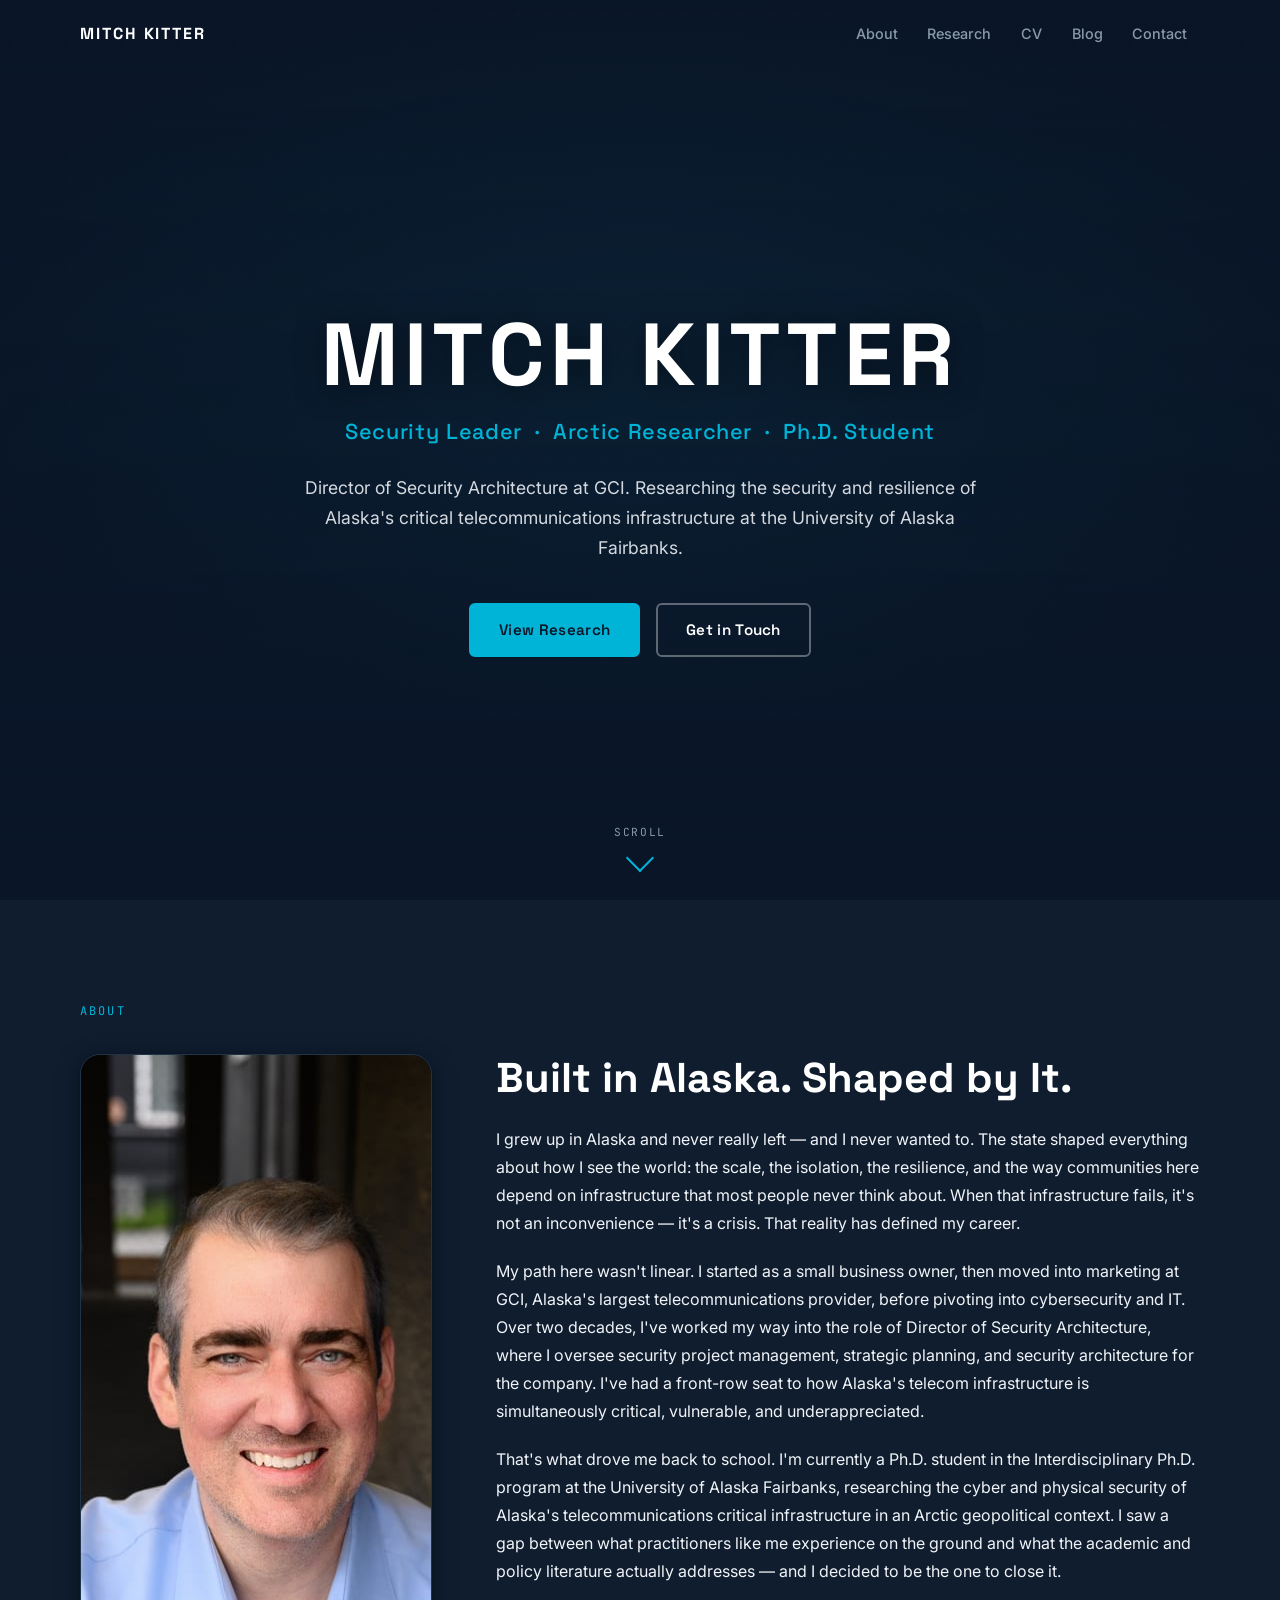
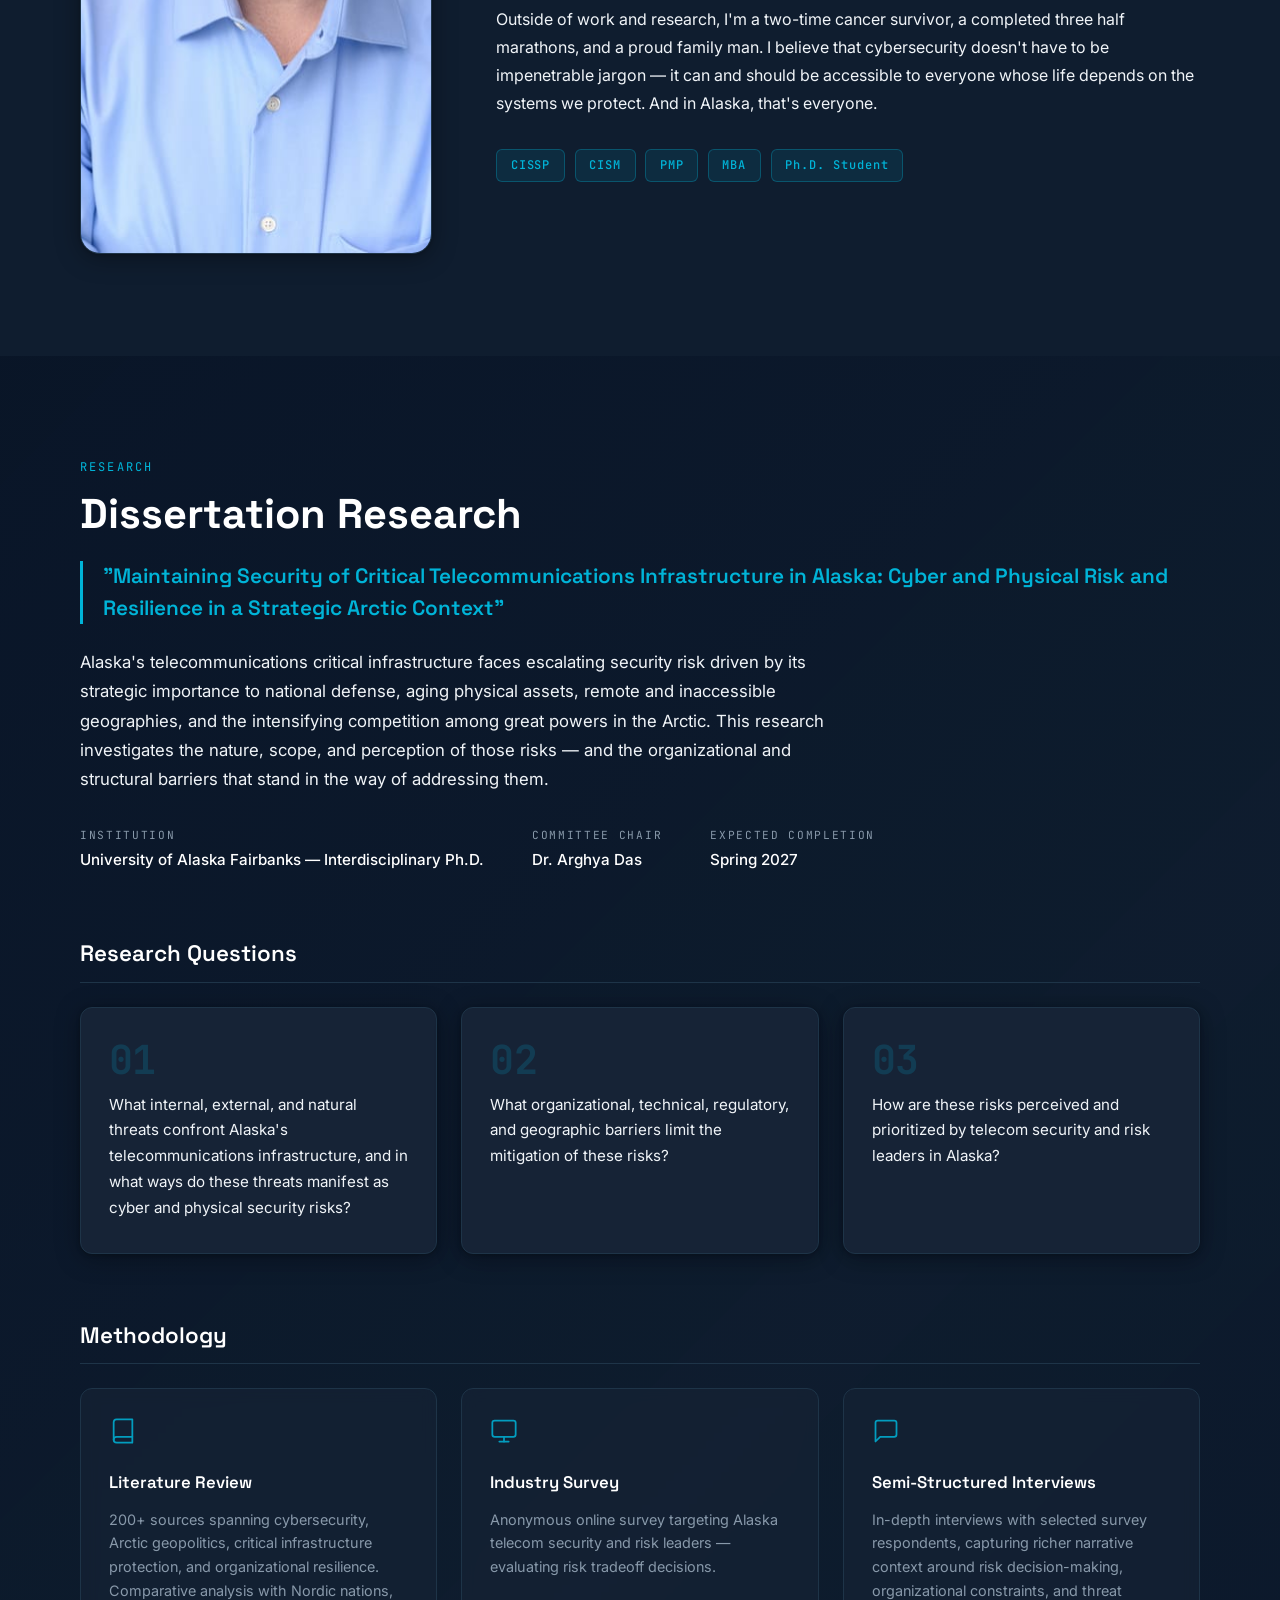
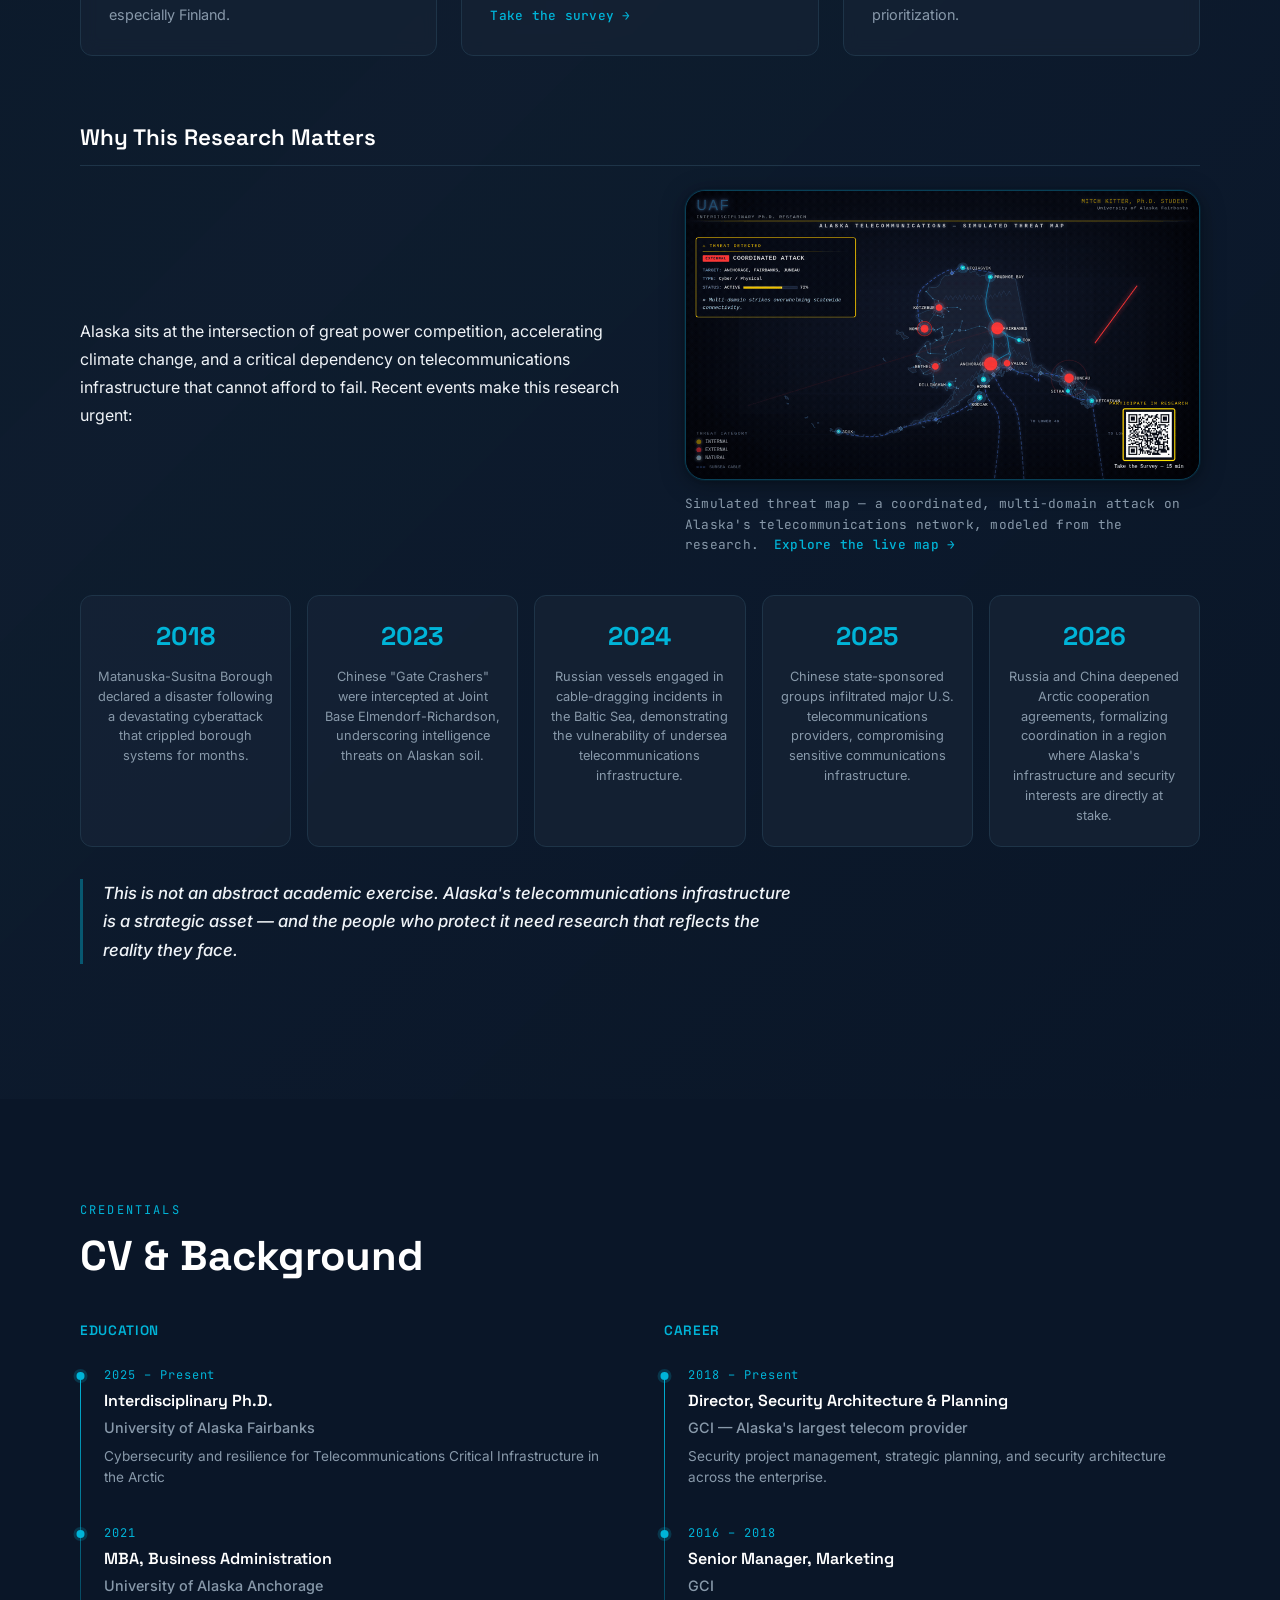
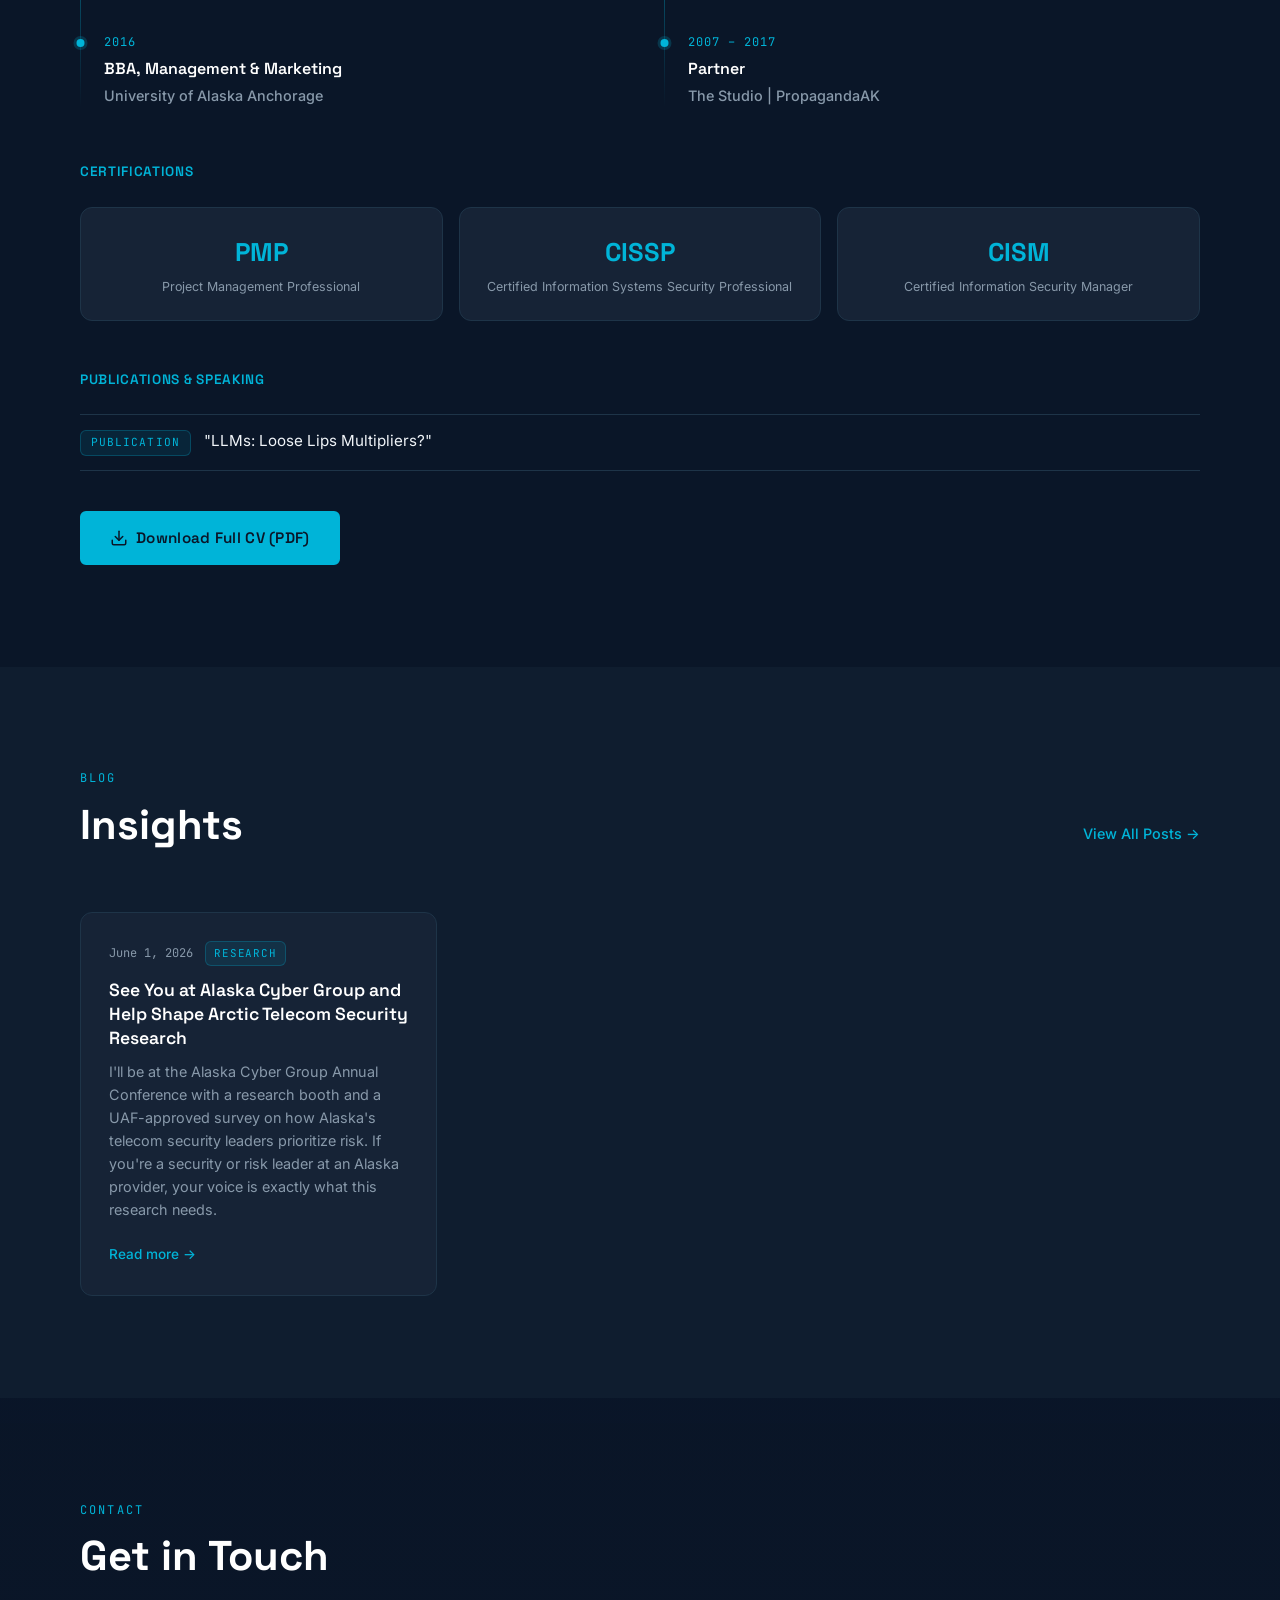
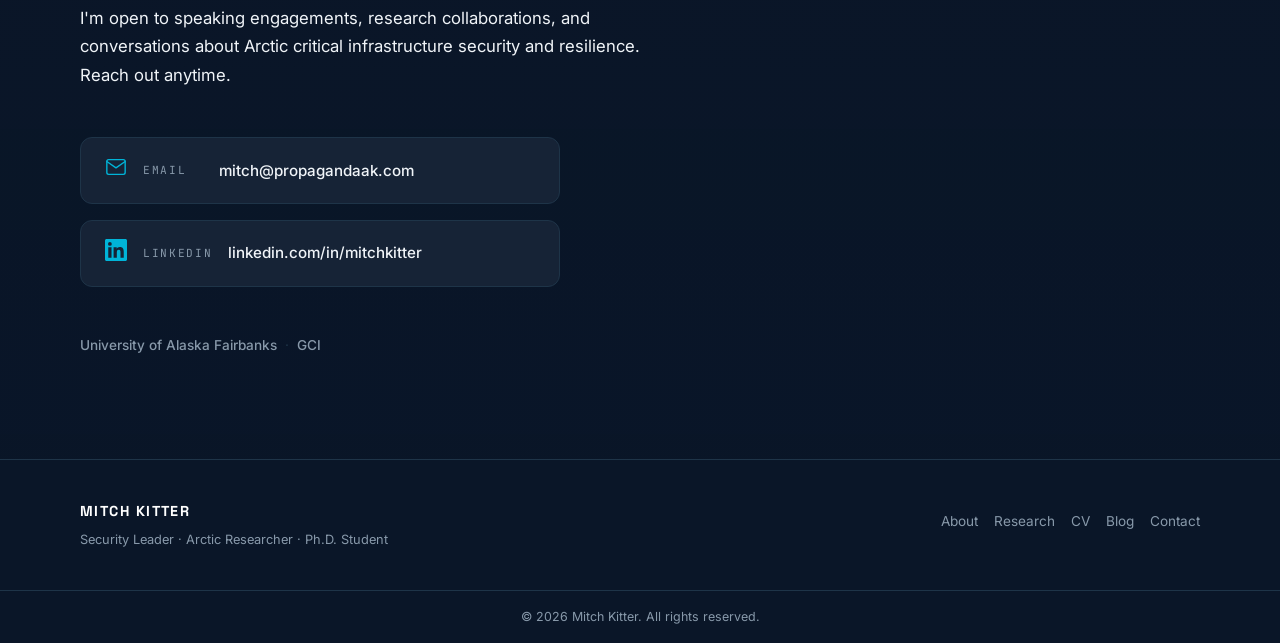
==== index.html @ 7adddef8 "Revise Alaska Cyber Group post: legible CTA button, 15-min survey, alaska.edu contact, updated body," ====
<!DOCTYPE html>
<html lang="en">
<head>
  <meta charset="UTF-8" />
  <meta name="viewport" content="width=device-width, initial-scale=1.0" />

  <!-- SEO -->
  <title>Mitch Kitter | Security Leader &amp; Arctic Telecommunications Researcher</title>
  <meta name="description" content="Director of Security Architecture at GCI and Ph.D. student at UAF researching the security and resilience of Alaska's critical telecommunications infrastructure." />
  <meta name="keywords" content="Mitch Kitter, cybersecurity, Alaska, telecommunications, Arctic security, critical infrastructure, GCI, UAF, CISSP, CISM" />
  <link rel="canonical" href="https://mitchkitter.com/" />

  <!-- Open Graph -->
  <meta property="og:type" content="website" />
  <meta property="og:url" content="https://mitchkitter.com/" />
  <meta property="og:title" content="Mitch Kitter | Security Leader &amp; Arctic Telecommunications Researcher" />
  <meta property="og:description" content="Director of Security Architecture at GCI and Ph.D. student at UAF researching the security and resilience of Alaska's critical telecommunications infrastructure." />
  <meta property="og:image" content="https://mitchkitter.com/assets/images/og-image.jpg" />

  <!-- Twitter Card -->
  <meta name="twitter:card" content="summary_large_image" />
  <meta name="twitter:title" content="Mitch Kitter | Security Leader &amp; Arctic Telecommunications Researcher" />
  <meta name="twitter:description" content="Director of Security Architecture at GCI and Ph.D. student at UAF researching the security and resilience of Alaska's critical telecommunications infrastructure." />
  <meta name="twitter:image" content="https://mitchkitter.com/assets/images/og-image.jpg" />

  <!-- Favicon -->
  <link rel="icon" type="image/svg+xml" href="assets/images/favicon.svg" />
  <link rel="icon" type="image/png" href="assets/images/favicon.png" />
  <link rel="apple-touch-icon" href="assets/images/apple-touch-icon.png" />

  <!-- Fonts -->
  <link rel="preconnect" href="https://fonts.googleapis.com" />
  <link rel="preconnect" href="https://fonts.gstatic.com" crossorigin />
  <link href="https://fonts.googleapis.com/css2?family=Space+Grotesk:wght@400;500;600;700&family=Inter:wght@400;500;600&family=JetBrains+Mono:wght@400;500&display=swap" rel="stylesheet" />

  <!-- Styles -->
  <link rel="stylesheet" href="css/style.css" />

  <!-- Structured Data (JSON-LD) -->
  <script type="application/ld+json">
  {
    "@context": "https://schema.org",
    "@type": "Person",
    "name": "Mitch Kitter",
    "url": "https://mitchkitter.com/",
    "image": "https://mitchkitter.com/assets/images/headshot.jpg",
    "jobTitle": "Director of Security Architecture",
    "description": "Director of Security Architecture at GCI and Ph.D. student at the University of Alaska Fairbanks researching the security and resilience of Alaska's critical telecommunications infrastructure in a strategic Arctic context.",
    "worksFor": {
      "@type": "Organization",
      "name": "GCI",
      "url": "https://www.gci.com/"
    },
    "affiliation": {
      "@type": "CollegeOrUniversity",
      "name": "University of Alaska Fairbanks",
      "url": "https://www.uaf.edu/"
    },
    "alumniOf": [
      {
        "@type": "CollegeOrUniversity",
        "name": "University of Alaska Anchorage"
      }
    ],
    "knowsAbout": [
      "Cybersecurity",
      "Security Architecture",
      "Critical Infrastructure Protection",
      "Telecommunications Security",
      "Arctic Security",
      "Critical Infrastructure Resilience"
    ],
    "hasCredential": [
      { "@type": "EducationalOccupationalCredential", "credentialCategory": "certification", "name": "CISSP" },
      { "@type": "EducationalOccupationalCredential", "credentialCategory": "certification", "name": "CISM" },
      { "@type": "EducationalOccupationalCredential", "credentialCategory": "certification", "name": "PMP" }
    ],
    "sameAs": [
      "https://www.linkedin.com/in/mitchkitter/"
    ]
  }
  </script>
</head>
<body>

  <!-- ===================== NAVIGATION ===================== -->
  <header class="site-header" id="site-header" role="banner">
    <nav class="nav-container" aria-label="Main navigation">
      <a href="#top" class="nav-wordmark">MITCH KITTER</a>

      <ul class="nav-links" role="list">
        <li><a href="#about" class="nav-link">About</a></li>
        <li><a href="#research" class="nav-link">Research</a></li>
        <li><a href="#cv" class="nav-link">CV</a></li>
        <li><a href="#blog" class="nav-link">Blog</a></li>
        <li><a href="#contact" class="nav-link">Contact</a></li>
      </ul>

      <button class="nav-hamburger" id="nav-hamburger" aria-label="Open navigation menu" aria-expanded="false" aria-controls="mobile-menu">
        <span class="hamburger-bar"></span>
        <span class="hamburger-bar"></span>
        <span class="hamburger-bar"></span>
      </button>
    </nav>

    <!-- Mobile Menu -->
    <div class="mobile-menu" id="mobile-menu" aria-hidden="true" role="dialog" aria-label="Mobile navigation">
      <button class="mobile-menu-close" id="mobile-menu-close" aria-label="Close navigation menu">&times;</button>
      <ul class="mobile-nav-links" role="list">
        <li><a href="#about" class="mobile-nav-link">About</a></li>
        <li><a href="#research" class="mobile-nav-link">Research</a></li>
        <li><a href="#cv" class="mobile-nav-link">CV</a></li>
        <li><a href="#blog" class="mobile-nav-link">Blog</a></li>
        <li><a href="#contact" class="mobile-nav-link">Contact</a></li>
      </ul>
    </div>
  </header>

  <main id="top">

    <!-- ===================== HERO ===================== -->
    <section class="hero" id="hero" aria-label="Introduction">
      <!-- PLACEHOLDER: Replace with Mitch's Alaska landscape photo (min 1920px wide) -->
      <div class="hero-bg" style="background-image: url('https://images.unsplash.com/photo-1531366936337-7c912a4589a7?w=1920&q=80&auto=format&fit=crop');" role="img" aria-label="Northern lights over Alaska landscape"></div>
      <div class="hero-overlay"></div>
      <div class="hero-content">
        <h1 class="hero-name fade-in-up">MITCH KITTER</h1>
        <p class="hero-tagline fade-in-up">Security Leader &nbsp;·&nbsp; Arctic Researcher &nbsp;·&nbsp; Ph.D. Student</p>
        <p class="hero-statement fade-in-up">
          Director of Security Architecture at GCI. Researching the security and resilience of Alaska's critical telecommunications infrastructure at the University of Alaska Fairbanks.
        </p>
        <div class="hero-ctas fade-in-up">
          <a href="#research" class="btn btn-primary">View Research</a>
          <a href="#contact" class="btn btn-outline">Get in Touch</a>
        </div>
      </div>
      <div class="hero-scroll-indicator" aria-hidden="true">
        <span class="scroll-text">Scroll</span>
        <div class="scroll-arrow"></div>
      </div>
    </section>

    <!-- ===================== ABOUT ===================== -->
    <section class="section about" id="about" aria-label="About Mitch Kitter">
      <div class="container">
        <div class="section-label">About</div>
        <div class="about-grid">
          <div class="about-image-col">
            <div class="about-photo-wrapper">
              <img
                src="assets/images/headshot.jpg"
                alt="Mitch Kitter — Professional headshot"
                class="about-photo"
                width="800"
                height="800"
                loading="lazy"
              />
            </div>
          </div>
          <div class="about-text-col">
            <h2 class="section-heading fade-in-up">Built in Alaska. Shaped by It.</h2>
            <div class="about-bio fade-in-up">
              <p>
                I grew up in Alaska and never really left — and I never wanted to. The state shaped everything about how I see the world: the scale, the isolation, the resilience, and the way communities here depend on infrastructure that most people never think about. When that infrastructure fails, it's not an inconvenience — it's a crisis. That reality has defined my career.
              </p>
              <p>
                My path here wasn't linear. I started as a small business owner, then moved into marketing at GCI, Alaska's largest telecommunications provider, before pivoting into cybersecurity and IT. Over two decades, I've worked my way into the role of Director of Security Architecture, where I oversee security project management, strategic planning, and security architecture for the company. I've had a front-row seat to how Alaska's telecom infrastructure is simultaneously critical, vulnerable, and underappreciated.
              </p>
              <p>
                That's what drove me back to school. I'm currently a Ph.D. student in the Interdisciplinary Ph.D. program at the University of Alaska Fairbanks, researching the cyber and physical security of Alaska's telecommunications critical infrastructure in an Arctic geopolitical context. I saw a gap between what practitioners like me experience on the ground and what the academic and policy literature actually addresses — and I decided to be the one to close it.
              </p>
              <p>
                Outside of work and research, I'm a two-time cancer survivor, a completed three half marathons, and a proud family man. I believe that cybersecurity doesn't have to be impenetrable jargon — it can and should be accessible to everyone whose life depends on the systems we protect. And in Alaska, that's everyone.
              </p>
            </div>

            <div class="credentials-bar fade-in-up">
              <span class="credential-badge">CISSP</span>
              <span class="credential-badge">CISM</span>
              <span class="credential-badge">PMP</span>
              <span class="credential-badge">MBA</span>
              <span class="credential-badge">Ph.D. Student</span>
            </div>
          </div>
        </div>
      </div>
    </section>

    <!-- ===================== RESEARCH ===================== -->
    <section class="section research" id="research" aria-label="Research">
      <!-- PLACEHOLDER: Replace with Arctic/submarine cable infrastructure imagery -->
      <div class="research-bg" style="background-image: url('https://images.unsplash.com/photo-1451187580459-43490279c0fa?w=1920&q=80&auto=format&fit=crop');" role="img" aria-label="Arctic digital infrastructure visualization"></div>
      <div class="research-overlay"></div>
      <div class="container research-content">
        <div class="section-label">Research</div>

        <!-- Block 1: Overview -->
        <div class="research-overview fade-in-up">
          <h2 class="section-heading">Dissertation Research</h2>
          <blockquote class="dissertation-title">
            "Maintaining Security of Critical Telecommunications Infrastructure in Alaska: Cyber and Physical Risk and Resilience in a Strategic Arctic Context"
          </blockquote>
          <p class="research-problem">
            Alaska's telecommunications critical infrastructure faces escalating security risk driven by its strategic importance to national defense, aging physical assets, remote and inaccessible geographies, and the intensifying competition among great powers in the Arctic. This research investigates the nature, scope, and perception of those risks — and the organizational and structural barriers that stand in the way of addressing them.
          </p>
          <div class="research-meta-grid">
            <div class="research-meta-item">
              <span class="meta-label">Institution</span>
              <span class="meta-value">University of Alaska Fairbanks — Interdisciplinary Ph.D.</span>
            </div>
            <div class="research-meta-item">
              <span class="meta-label">Committee Chair</span>
              <span class="meta-value">Dr. Arghya Das</span>
            </div>
            <div class="research-meta-item">
              <span class="meta-label">Expected Completion</span>
              <span class="meta-value">Spring 2027</span>
            </div>
          </div>
        </div>

        <!-- Block 2: Research Questions -->
        <div class="rq-block fade-in-up">
          <h3 class="block-heading">Research Questions</h3>
          <div class="rq-grid">
            <div class="rq-card">
              <div class="rq-number">01</div>
              <p class="rq-text">What internal, external, and natural threats confront Alaska's telecommunications infrastructure, and in what ways do these threats manifest as cyber and physical security risks?</p>
            </div>
            <div class="rq-card">
              <div class="rq-number">02</div>
              <p class="rq-text">What organizational, technical, regulatory, and geographic barriers limit the mitigation of these risks?</p>
            </div>
            <div class="rq-card">
              <div class="rq-number">03</div>
              <p class="rq-text">How are these risks perceived and prioritized by telecom security and risk leaders in Alaska?</p>
            </div>
          </div>
        </div>

        <!-- Block 3: Methodology -->
        <div class="methodology-block fade-in-up">
          <h3 class="block-heading">Methodology</h3>
          <div class="methodology-grid">
            <div class="methodology-card">
              <div class="methodology-icon" aria-hidden="true">
                <svg width="28" height="28" viewBox="0 0 24 24" fill="none" stroke="currentColor" stroke-width="1.5" stroke-linecap="round" stroke-linejoin="round"><path d="M4 19.5A2.5 2.5 0 0 1 6.5 17H20"/><path d="M6.5 2H20v20H6.5A2.5 2.5 0 0 1 4 19.5v-15A2.5 2.5 0 0 1 6.5 2z"/></svg>
              </div>
              <h4>Literature Review</h4>
              <p>200+ sources spanning cybersecurity, Arctic geopolitics, critical infrastructure protection, and organizational resilience. Comparative analysis with Nordic nations, especially Finland.</p>
            </div>
            <a class="methodology-card methodology-card-link" href="https://uafairbanks.qualtrics.com/jfe/form/SV_0v7jV0Q2K74mnt4" target="_blank" rel="noopener noreferrer" aria-label="Take the industry survey (opens in a new tab)">
              <div class="methodology-icon" aria-hidden="true">
                <svg width="28" height="28" viewBox="0 0 24 24" fill="none" stroke="currentColor" stroke-width="1.5" stroke-linecap="round" stroke-linejoin="round"><rect x="2" y="3" width="20" height="14" rx="2"/><line x1="8" y1="21" x2="16" y2="21"/><line x1="12" y1="17" x2="12" y2="21"/></svg>
              </div>
              <h4>Industry Survey</h4>
              <p>Anonymous online survey targeting Alaska telecom security and risk leaders — evaluating risk tradeoff decisions.</p>
              <span class="methodology-card-cue">Take the survey →</span>
            </a>
            <div class="methodology-card">
              <div class="methodology-icon" aria-hidden="true">
                <svg width="28" height="28" viewBox="0 0 24 24" fill="none" stroke="currentColor" stroke-width="1.5" stroke-linecap="round" stroke-linejoin="round"><path d="M21 15a2 2 0 0 1-2 2H7l-4 4V5a2 2 0 0 1 2-2h14a2 2 0 0 1 2 2z"/></svg>
              </div>
              <h4>Semi-Structured Interviews</h4>
              <p>In-depth interviews with selected survey respondents, capturing richer narrative context around risk decision-making, organizational constraints, and threat prioritization.</p>
            </div>
          </div>
        </div>

        <!-- Block 4: Why It Matters -->
        <div class="why-matters-block fade-in-up">
          <h3 class="block-heading">Why This Research Matters</h3>
          <div class="why-intro-row">
            <p class="why-intro">Alaska sits at the intersection of great power competition, accelerating climate change, and a critical dependency on telecommunications infrastructure that cannot afford to fail. Recent events make this research urgent:</p>
            <figure class="threat-map-figure">
              <a class="threat-map-link" href="https://mrkitter.github.io/Telecom-Threat-Map-of-Alaska/" target="_blank" rel="noopener noreferrer" aria-label="Open the interactive Alaska telecommunications threat map (opens in a new tab)">
                <img
                  src="assets/images/alaskaunderattack.gif"
                  alt="Animated simulated threat map showing a coordinated cyber and physical attack across Alaska's telecommunications network, with nodes at Anchorage, Fairbanks, Juneau and other communities lighting up under threat."
                  class="threat-map-img"
                  width="900"
                  height="506"
                  loading="lazy"
                />
              </a>
              <figcaption class="threat-map-caption">
                Simulated threat map — a coordinated, multi-domain attack on Alaska's telecommunications network, modeled from the research.
                <a href="https://mrkitter.github.io/Telecom-Threat-Map-of-Alaska/" target="_blank" rel="noopener noreferrer" class="threat-map-caption-link">Explore the live map →</a>
              </figcaption>
            </figure>
          </div>
          <div class="incidents-grid">
            <div class="incident-card">
              <div class="incident-year">2018</div>
              <p>Matanuska-Susitna Borough declared a disaster following a devastating cyberattack that crippled borough systems for months.</p>
            </div>
            <div class="incident-card">
              <div class="incident-year">2023</div>
              <p>Chinese "Gate Crashers" were intercepted at Joint Base Elmendorf-Richardson, underscoring intelligence threats on Alaskan soil.</p>
            </div>
            <div class="incident-card">
              <div class="incident-year">2024</div>
              <p>Russian vessels engaged in cable-dragging incidents in the Baltic Sea, demonstrating the vulnerability of undersea telecommunications infrastructure.</p>
            </div>
            <div class="incident-card">
              <div class="incident-year">2025</div>
              <p>Chinese state-sponsored groups infiltrated major U.S. telecommunications providers, compromising sensitive communications infrastructure.</p>
            </div>
            <div class="incident-card">
              <div class="incident-year">2026</div>
              <p>Russia and China deepened Arctic cooperation agreements, formalizing coordination in a region where Alaska's infrastructure and security interests are directly at stake.</p>
            </div>
          </div>

          <p class="why-closing">
            This is not an abstract academic exercise. Alaska's telecommunications infrastructure is a strategic asset — and the people who protect it need research that reflects the reality they face.
          </p>
        </div>
      </div>
    </section>

    <!-- ===================== CV ===================== -->
    <section class="section cv" id="cv" aria-label="CV and Credentials">
      <div class="container">
        <div class="section-label">Credentials</div>
        <h2 class="section-heading fade-in-up">CV &amp; Background</h2>

        <div class="cv-grid">

          <!-- Education -->
          <div class="cv-column fade-in-up">
            <h3 class="cv-column-heading">Education</h3>
            <div class="timeline">
              <div class="timeline-item">
                <div class="timeline-marker"></div>
                <div class="timeline-content">
                  <div class="timeline-period">2025 – Present</div>
                  <div class="timeline-role">Interdisciplinary Ph.D.</div>
                  <div class="timeline-org">University of Alaska Fairbanks</div>
                  <div class="timeline-detail">Cybersecurity and resilience for Telecommunications Critical Infrastructure in the Arctic</div>
                </div>
              </div>
              <div class="timeline-item">
                <div class="timeline-marker"></div>
                <div class="timeline-content">
                  <div class="timeline-period">2021</div>
                  <div class="timeline-role">MBA, Business Administration</div>
                  <div class="timeline-org">University of Alaska Anchorage</div>
                </div>
              </div>
              <div class="timeline-item">
                <div class="timeline-marker"></div>
                <div class="timeline-content">
                  <div class="timeline-period">2016</div>
                  <div class="timeline-role">BBA, Management &amp; Marketing</div>
                  <div class="timeline-org">University of Alaska Anchorage</div>
                </div>
              </div>
            </div>
          </div>

          <!-- Career -->
          <div class="cv-column fade-in-up">
            <h3 class="cv-column-heading">Career</h3>
            <div class="timeline">
              <div class="timeline-item">
                <div class="timeline-marker"></div>
                <div class="timeline-content">
                  <div class="timeline-period">2018 – Present</div>
                  <div class="timeline-role">Director, Security Architecture &amp; Planning</div>
                  <div class="timeline-org">GCI — Alaska's largest telecom provider</div>
                  <div class="timeline-detail">Security project management, strategic planning, and security architecture across the enterprise.</div>
                </div>
              </div>
              <div class="timeline-item">
                <div class="timeline-marker"></div>
                <div class="timeline-content">
                  <div class="timeline-period">2016 – 2018</div>
                  <div class="timeline-role">Senior Manager, Marketing</div>
                  <div class="timeline-org">GCI</div>
                </div>
              </div>
              <div class="timeline-item">
                <div class="timeline-marker"></div>
                <div class="timeline-content">
                  <div class="timeline-period">2007 – 2017</div>
                  <div class="timeline-role">Partner</div>
                  <div class="timeline-org">The Studio | PropagandaAK</div>
                </div>
              </div>
            </div>
          </div>

        </div>

        <!-- Certifications -->
        <div class="certs-section fade-in-up">
          <h3 class="cv-column-heading">Certifications</h3>
          <div class="certs-grid">
            <div class="cert-card">
              <div class="cert-abbr">PMP</div>
              <div class="cert-name">Project Management Professional</div>
            </div>
            <div class="cert-card">
              <div class="cert-abbr">CISSP</div>
              <div class="cert-name">Certified Information Systems Security Professional</div>
            </div>
            <div class="cert-card">
              <div class="cert-abbr">CISM</div>
              <div class="cert-name">Certified Information Security Manager</div>
            </div>
          </div>
        </div>

        <!-- Publications & Speaking -->
        <div class="pubs-section fade-in-up">
          <h3 class="cv-column-heading">Publications &amp; Speaking</h3>
          <ul class="pubs-list">
            <li class="pub-item">
              <span class="pub-type">Publication</span>
              <span class="pub-title">"LLMs: Loose Lips Multipliers?"</span>
            </li>
          </ul>
        </div>

        <!-- Download CV -->
        <div class="cv-download fade-in-up">
          <!-- PLACEHOLDER: Replace href with /assets/docs/Kitter_CV.pdf when available -->
          <a href="assets/docs/Kitter_CV.pdf" class="btn btn-primary" download aria-label="Download Mitch Kitter's full CV as PDF">
            <svg width="18" height="18" viewBox="0 0 24 24" fill="none" stroke="currentColor" stroke-width="2" stroke-linecap="round" stroke-linejoin="round" aria-hidden="true"><path d="M21 15v4a2 2 0 0 1-2 2H5a2 2 0 0 1-2-2v-4"/><polyline points="7 10 12 15 17 10"/><line x1="12" y1="15" x2="12" y2="3"/></svg>
            Download Full CV (PDF)
          </a>
        </div>

      </div>
    </section>

    <!-- ===================== BLOG ===================== -->
    <section class="section blog-preview" id="blog" aria-label="Blog and Insights">
      <div class="container">
        <div class="section-label">Blog</div>
        <div class="blog-header fade-in-up">
          <h2 class="section-heading">Insights</h2>
          <a href="blog.html" class="blog-view-all">View All Posts →</a>
        </div>

        <!-- Blog preview cards -->
        <div class="blog-cards fade-in-up">
          <div class="blog-cards-grid">
            <article class="blog-card">
              <div class="blog-card-meta">
                <time datetime="2026-06-01">June 1, 2026</time>
                <span class="blog-tag">Research</span>
              </div>
              <h3 class="blog-card-title"><a href="blog/alaska-cyber-group-2026.html">See You at Alaska Cyber Group and Help Shape Arctic Telecom Security Research</a></h3>
              <p class="blog-card-excerpt">I'll be at the Alaska Cyber Group Annual Conference with a research booth and a UAF-approved survey on how Alaska's telecom security leaders prioritize risk. If you're a security or risk leader at an Alaska provider, your voice is exactly what this research needs.</p>
              <a href="blog/alaska-cyber-group-2026.html" class="blog-read-more">Read more →</a>
            </article>
          </div>
        </div>

        <!--
          FUTURE BLOG CARDS — Uncomment and use this pattern when posts are added:

          <div class="blog-cards-grid">
            <article class="blog-card">
              <div class="blog-card-meta">
                <time datetime="2026-03-01">March 1, 2026</time>
                <span class="blog-tag">Research</span>
              </div>
              <h3 class="blog-card-title"><a href="blog/post-title.html">Post Title Here</a></h3>
              <p class="blog-card-excerpt">A brief excerpt from the post goes here, giving readers a sense of what the article covers...</p>
              <a href="blog/post-title.html" class="blog-read-more">Read more →</a>
            </article>
          </div>
        -->

      </div>
    </section>

    <!-- ===================== CONTACT ===================== -->
    <section class="section contact" id="contact" aria-label="Contact">
      <!-- PLACEHOLDER: Optionally replace with Alaska landscape background -->
      <div class="contact-bg" style="background-image: url('https://images.unsplash.com/photo-1508739773434-c26b3d09e071?w=1920&q=80&auto=format&fit=crop');" role="img" aria-label="Alaska landscape at dusk"></div>
      <div class="contact-overlay"></div>
      <div class="container contact-content">
        <div class="section-label">Contact</div>
        <h2 class="section-heading fade-in-up">Get in Touch</h2>
        <p class="contact-intro fade-in-up">
          I'm open to speaking engagements, research collaborations, and conversations about Arctic critical infrastructure security and resilience. Reach out anytime.
        </p>

        <div class="contact-links fade-in-up">
          <a href="mailto:mitch@propagandaak.com" class="contact-link" aria-label="Send email to Mitch Kitter">
            <span class="contact-link-icon" aria-hidden="true">
              <svg width="22" height="22" viewBox="0 0 24 24" fill="none" stroke="currentColor" stroke-width="1.5" stroke-linecap="round" stroke-linejoin="round"><path d="M4 4h16c1.1 0 2 .9 2 2v12c0 1.1-.9 2-2 2H4c-1.1 0-2-.9-2-2V6c0-1.1.9-2 2-2z"/><polyline points="22,6 12,13 2,6"/></svg>
            </span>
            <span class="contact-link-label">Email</span>
            <span class="contact-link-value">mitch@propagandaak.com</span>
          </a>

          <a href="https://www.linkedin.com/in/mitchkitter/" target="_blank" rel="noopener noreferrer" class="contact-link" aria-label="Visit Mitch Kitter's LinkedIn profile (opens in new tab)">
            <span class="contact-link-icon" aria-hidden="true">
              <svg width="22" height="22" viewBox="0 0 24 24" fill="currentColor" aria-hidden="true"><path d="M20.447 20.452h-3.554v-5.569c0-1.328-.027-3.037-1.852-3.037-1.853 0-2.136 1.445-2.136 2.939v5.667H9.351V9h3.414v1.561h.046c.477-.9 1.637-1.85 3.37-1.85 3.601 0 4.267 2.37 4.267 5.455v6.286zM5.337 7.433a2.062 2.062 0 0 1-2.063-2.065 2.064 2.064 0 1 1 2.063 2.065zm1.782 13.019H3.555V9h3.564v11.452zM22.225 0H1.771C.792 0 0 .774 0 1.729v20.542C0 23.227.792 24 1.771 24h20.451C23.2 24 24 23.227 24 22.271V1.729C24 .774 23.2 0 22.222 0h.003z"/></svg>
            </span>
            <span class="contact-link-label">LinkedIn</span>
            <span class="contact-link-value">linkedin.com/in/mitchkitter</span>
          </a>
        </div>

        <div class="affiliations fade-in-up">
          <span class="affiliation">University of Alaska Fairbanks</span>
          <span class="affiliation-sep">·</span>
          <span class="affiliation">GCI</span>
        </div>
      </div>
    </section>

  </main>

  <!-- ===================== FOOTER ===================== -->
  <footer class="site-footer" role="contentinfo">
    <div class="container footer-content">
      <div class="footer-left">
        <span class="footer-wordmark">MITCH KITTER</span>
        <p class="footer-tagline">Security Leader · Arctic Researcher · Ph.D. Student</p>
      </div>
      <div class="footer-right">
        <nav aria-label="Footer navigation">
          <ul class="footer-links" role="list">
            <li><a href="#about">About</a></li>
            <li><a href="#research">Research</a></li>
            <li><a href="#cv">CV</a></li>
            <li><a href="blog.html">Blog</a></li>
            <li><a href="#contact">Contact</a></li>
          </ul>
        </nav>
      </div>
    </div>
    <div class="footer-bottom">
      <div class="container">
        <p>&copy; <span id="current-year">2026</span> Mitch Kitter. All rights reserved.</p>
      </div>
    </div>
  </footer>

  <script src="js/main.js"></script>
</body>
</html>
---- css/style.css ----
/* ============================================================
   MITCH KITTER — Personal Brand Website
   style.css
   ============================================================ */

/* ── Custom Properties ─────────────────────────────────────── */
:root {
  --color-bg-primary:    #0A1628;
  --color-bg-secondary:  #0F1D2F;
  --color-bg-card:       #162336;
  --color-accent:        #00B4D8;
  --color-accent-hover:  #0096B7;
  --color-text-primary:  #F0F4F8;
  --color-text-secondary:#8899AA;
  --color-text-heading:  #FFFFFF;
  --color-divider:       #1E3448;
  --color-success:       #10B981;

  --font-heading:   'Space Grotesk', system-ui, sans-serif;
  --font-body:      'Inter', system-ui, sans-serif;
  --font-mono:      'JetBrains Mono', 'Fira Code', monospace;

  --nav-height: 68px;
  --max-width:  1200px;
  --section-pad: clamp(4rem, 8vw, 7rem);

  --radius-sm: 6px;
  --radius-md: 12px;
  --radius-lg: 20px;

  --transition: 0.25s ease;
  --transition-slow: 0.45s cubic-bezier(0.16, 1, 0.3, 1);

  --shadow-card: 0 4px 24px rgba(0, 0, 0, 0.35), 0 1px 4px rgba(0, 0, 0, 0.2);
  --shadow-glow: 0 0 40px rgba(0, 180, 216, 0.12);
}

/* ── Reset & Base ───────────────────────────────────────────── */
*, *::before, *::after {
  box-sizing: border-box;
  margin: 0;
  padding: 0;
}

html {
  scroll-behavior: smooth;
  font-size: 16px;
  -webkit-text-size-adjust: 100%;
}

body {
  font-family: var(--font-body);
  background-color: var(--color-bg-primary);
  color: var(--color-text-primary);
  line-height: 1.6;
  overflow-x: hidden;
}

/* Background texture — subtle dot grid */
body::before {
  content: '';
  position: fixed;
  inset: 0;
  background-image: radial-gradient(circle, rgba(0,180,216,0.07) 1px, transparent 1px);
  background-size: 28px 28px;
  pointer-events: none;
  z-index: 0;
}

img {
  max-width: 100%;
  display: block;
}

a {
  color: var(--color-accent);
  text-decoration: none;
  transition: color var(--transition);
}

a:hover {
  color: var(--color-accent-hover);
}

ul {
  list-style: none;
}

/* ── Utility ────────────────────────────────────────────────── */
.container {
  width: min(var(--max-width), 100%);
  margin-inline: auto;
  padding-inline: clamp(1rem, 4vw, 2.5rem);
  position: relative;
  z-index: 1;
}

.section {
  padding-block: var(--section-pad);
  position: relative;
  z-index: 1;
}

.section-label {
  font-family: var(--font-mono);
  font-size: 0.75rem;
  letter-spacing: 0.18em;
  text-transform: uppercase;
  color: var(--color-accent);
  margin-bottom: 0.75rem;
}

.section-heading {
  font-family: var(--font-heading);
  font-size: clamp(1.8rem, 4vw, 2.6rem);
  font-weight: 700;
  color: var(--color-text-heading);
  line-height: 1.15;
  margin-bottom: 1.5rem;
}

.block-heading {
  font-family: var(--font-heading);
  font-size: clamp(1.1rem, 2.5vw, 1.4rem);
  font-weight: 600;
  color: var(--color-text-heading);
  margin-bottom: 1.5rem;
  padding-bottom: 0.6rem;
  border-bottom: 1px solid var(--color-divider);
}

/* ── Buttons ────────────────────────────────────────────────── */
.btn {
  display: inline-flex;
  align-items: center;
  gap: 0.5rem;
  padding: 0.8rem 1.75rem;
  border-radius: var(--radius-sm);
  font-family: var(--font-heading);
  font-size: 0.95rem;
  font-weight: 600;
  letter-spacing: 0.02em;
  cursor: pointer;
  transition: all var(--transition);
  text-decoration: none;
  min-height: 44px;
  border: 2px solid transparent;
}

.btn-primary {
  background: var(--color-accent);
  color: var(--color-bg-primary);
  border-color: var(--color-accent);
}

.btn-primary:hover {
  background: var(--color-accent-hover);
  border-color: var(--color-accent-hover);
  color: var(--color-bg-primary);
  transform: translateY(-2px);
  box-shadow: 0 8px 24px rgba(0, 180, 216, 0.3);
}

.btn-outline {
  background: transparent;
  color: var(--color-text-heading);
  border-color: rgba(255,255,255,0.35);
}

.btn-outline:hover {
  border-color: var(--color-accent);
  color: var(--color-accent);
  transform: translateY(-2px);
}

/* ── Animations ─────────────────────────────────────────────── */
.fade-in-up {
  opacity: 0;
  transform: translateY(28px);
  transition: opacity 0.65s var(--transition-slow), transform 0.65s var(--transition-slow);
}

.fade-in-up.visible {
  opacity: 1;
  transform: translateY(0);
}

.fade-in-up:nth-child(2) { transition-delay: 0.1s; }
.fade-in-up:nth-child(3) { transition-delay: 0.2s; }
.fade-in-up:nth-child(4) { transition-delay: 0.3s; }
.fade-in-up:nth-child(5) { transition-delay: 0.4s; }

/* ============================================================
   NAVIGATION
   ============================================================ */
.site-header {
  position: fixed;
  top: 0;
  left: 0;
  right: 0;
  z-index: 100;
  height: var(--nav-height);
  transition: background-color var(--transition), backdrop-filter var(--transition), box-shadow var(--transition);
}

.site-header.scrolled {
  background-color: rgba(10, 22, 40, 0.92);
  backdrop-filter: blur(12px);
  -webkit-backdrop-filter: blur(12px);
  box-shadow: 0 1px 0 var(--color-divider);
}

.nav-container {
  display: flex;
  align-items: center;
  justify-content: space-between;
  height: var(--nav-height);
  padding-inline: clamp(1rem, 4vw, 2.5rem);
  max-width: var(--max-width);
  margin-inline: auto;
}

.nav-wordmark {
  font-family: var(--font-heading);
  font-size: 1rem;
  font-weight: 700;
  letter-spacing: 0.12em;
  color: var(--color-text-heading);
  text-decoration: none;
  transition: color var(--transition);
}

.nav-wordmark:hover {
  color: var(--color-accent);
}

.nav-links {
  display: flex;
  align-items: center;
  gap: 0.25rem;
}

.nav-link {
  font-family: var(--font-body);
  font-size: 0.9rem;
  font-weight: 500;
  color: var(--color-text-secondary);
  padding: 0.5rem 0.8rem;
  border-radius: var(--radius-sm);
  text-decoration: none;
  transition: color var(--transition);
  position: relative;
}

.nav-link::after {
  content: '';
  position: absolute;
  bottom: 2px;
  left: 0.8rem;
  right: 0.8rem;
  height: 2px;
  background: var(--color-accent);
  transform: scaleX(0);
  transition: transform var(--transition);
  border-radius: 1px;
}

.nav-link:hover,
.nav-link.active {
  color: var(--color-text-heading);
}

.nav-link:hover::after,
.nav-link.active::after {
  transform: scaleX(1);
}

/* Hamburger */
.nav-hamburger {
  display: none;
  flex-direction: column;
  gap: 5px;
  background: none;
  border: none;
  cursor: pointer;
  padding: 8px;
  min-height: 44px;
  min-width: 44px;
  align-items: center;
  justify-content: center;
}

.hamburger-bar {
  display: block;
  width: 22px;
  height: 2px;
  background: var(--color-text-primary);
  border-radius: 2px;
  transition: all var(--transition);
}

.nav-hamburger[aria-expanded="true"] .hamburger-bar:nth-child(1) {
  transform: translateY(7px) rotate(45deg);
}
.nav-hamburger[aria-expanded="true"] .hamburger-bar:nth-child(2) {
  opacity: 0;
}
.nav-hamburger[aria-expanded="true"] .hamburger-bar:nth-child(3) {
  transform: translateY(-7px) rotate(-45deg);
}

/* Mobile Menu */
.mobile-menu {
  position: fixed;
  inset: 0;
  background: rgba(10, 22, 40, 0.98);
  backdrop-filter: blur(16px);
  -webkit-backdrop-filter: blur(16px);
  z-index: 99;
  display: flex;
  flex-direction: column;
  align-items: center;
  justify-content: center;
  transform: translateX(100%);
  transition: transform var(--transition-slow);
}

.mobile-menu.open {
  transform: translateX(0);
}

.mobile-menu-close {
  position: absolute;
  top: 1.5rem;
  right: 1.5rem;
  font-size: 2rem;
  background: none;
  border: none;
  color: var(--color-text-primary);
  cursor: pointer;
  min-height: 44px;
  min-width: 44px;
  display: flex;
  align-items: center;
  justify-content: center;
  transition: color var(--transition);
}

.mobile-menu-close:hover {
  color: var(--color-accent);
}

.mobile-nav-links {
  display: flex;
  flex-direction: column;
  gap: 0.5rem;
  text-align: center;
}

.mobile-nav-link {
  font-family: var(--font-heading);
  font-size: 2rem;
  font-weight: 700;
  color: var(--color-text-heading);
  padding: 0.6rem 1.5rem;
  transition: color var(--transition);
}

.mobile-nav-link:hover {
  color: var(--color-accent);
}

/* ============================================================
   HERO
   ============================================================ */
.hero {
  position: relative;
  min-height: 100svh;
  display: flex;
  align-items: center;
  justify-content: center;
  text-align: center;
  overflow: hidden;
}

.hero-bg {
  position: absolute;
  inset: 0;
  background-size: cover;
  background-position: center;
  background-repeat: no-repeat;
}

.hero-overlay {
  position: absolute;
  inset: 0;
  background: linear-gradient(
    to bottom,
    rgba(10, 22, 40, 0.55) 0%,
    rgba(10, 22, 40, 0.72) 50%,
    rgba(10, 22, 40, 0.90) 100%
  );
}

/* Radial glow for atmosphere */
.hero::after {
  content: '';
  position: absolute;
  inset: 0;
  background: radial-gradient(ellipse 80% 60% at 50% 40%, rgba(0,180,216,0.06) 0%, transparent 70%);
  pointer-events: none;
}

.hero-content {
  position: relative;
  z-index: 2;
  max-width: 860px;
  padding: calc(var(--nav-height) + 2rem) 1.5rem 2rem;
}

.hero-eyebrow {
  font-family: var(--font-mono);
  font-size: 0.8rem;
  letter-spacing: 0.2em;
  text-transform: uppercase;
  color: var(--color-accent);
  margin-bottom: 1rem;
  transition-delay: 0.05s;
}

.hero-name {
  font-family: var(--font-heading);
  font-size: clamp(3rem, 9vw, 5.5rem);
  font-weight: 700;
  letter-spacing: 0.06em;
  color: var(--color-text-heading);
  line-height: 1.0;
  margin-bottom: 1rem;
  text-shadow: 0 2px 30px rgba(0,0,0,0.5);
  transition-delay: 0.15s;
}

.hero-tagline {
  font-family: var(--font-heading);
  font-size: clamp(1rem, 2.5vw, 1.35rem);
  font-weight: 500;
  color: var(--color-accent);
  letter-spacing: 0.03em;
  margin-bottom: 1.5rem;
  transition-delay: 0.25s;
}

.hero-statement {
  font-size: clamp(0.95rem, 2vw, 1.1rem);
  color: rgba(240,244,248,0.88);
  max-width: 680px;
  margin: 0 auto 2.5rem;
  line-height: 1.7;
  transition-delay: 0.35s;
}

.hero-ctas {
  display: flex;
  gap: 1rem;
  justify-content: center;
  flex-wrap: wrap;
  transition-delay: 0.45s;
}

/* Scroll indicator */
.hero-scroll-indicator {
  position: absolute;
  bottom: 2rem;
  left: 50%;
  transform: translateX(-50%);
  display: flex;
  flex-direction: column;
  align-items: center;
  gap: 0.4rem;
  z-index: 2;
}

.scroll-text {
  font-family: var(--font-mono);
  font-size: 0.7rem;
  letter-spacing: 0.15em;
  text-transform: uppercase;
  color: var(--color-text-secondary);
}

.scroll-arrow {
  width: 20px;
  height: 20px;
  border-right: 2px solid var(--color-accent);
  border-bottom: 2px solid var(--color-accent);
  transform: rotate(45deg);
  animation: bounce 1.8s infinite;
}

@keyframes bounce {
  0%, 100% { transform: rotate(45deg) translateY(0); opacity: 0.7; }
  50%       { transform: rotate(45deg) translateY(5px); opacity: 1; }
}

/* ============================================================
   ABOUT
   ============================================================ */
.about {
  background-color: var(--color-bg-secondary);
}

.about-grid {
  display: grid;
  grid-template-columns: 1fr 2fr;
  gap: clamp(2rem, 5vw, 4rem);
  align-items: start;
  margin-top: 2rem;
}

.about-photo-wrapper {
  position: sticky;
  top: calc(var(--nav-height) + 2rem);
}

.about-photo {
  width: 100%;
  max-width: 360px;
  aspect-ratio: 1;
  object-fit: cover;
  border-radius: var(--radius-lg);
  border: 1px solid var(--color-divider);
  box-shadow: var(--shadow-card);
}

.about-bio p {
  font-size: 1rem;
  line-height: 1.75;
  color: var(--color-text-primary);
  margin-bottom: 1.25rem;
}

.credentials-bar {
  display: flex;
  flex-wrap: wrap;
  gap: 0.6rem;
  margin-top: 2rem;
}

.credential-badge {
  font-family: var(--font-mono);
  font-size: 0.75rem;
  font-weight: 500;
  letter-spacing: 0.08em;
  color: var(--color-accent);
  background: rgba(0, 180, 216, 0.1);
  border: 1px solid rgba(0, 180, 216, 0.3);
  padding: 0.35rem 0.85rem;
  border-radius: var(--radius-sm);
  transition: all var(--transition);
}

.credential-badge:hover {
  background: rgba(0, 180, 216, 0.18);
  border-color: var(--color-accent);
}

/* ============================================================
   RESEARCH
   ============================================================ */
.research {
  position: relative;
  overflow: hidden;
}

.research-bg {
  position: absolute;
  inset: 0;
  background-size: cover;
  background-position: center;
  background-attachment: fixed;
}

.research-overlay {
  position: absolute;
  inset: 0;
  background: linear-gradient(
    135deg,
    rgba(10, 22, 40, 0.93) 0%,
    rgba(15, 29, 47, 0.90) 50%,
    rgba(10, 22, 40, 0.95) 100%
  );
}

.research-content {
  position: relative;
  z-index: 2;
}

/* Overview */
.research-overview {
  margin-bottom: 4rem;
}

.dissertation-title {
  font-family: var(--font-heading);
  font-size: clamp(1.05rem, 2.2vw, 1.3rem);
  font-weight: 600;
  font-style: normal;
  color: var(--color-accent);
  border-left: 3px solid var(--color-accent);
  padding-left: 1.25rem;
  margin: 1.5rem 0;
  line-height: 1.5;
}

.research-problem {
  font-size: 1.05rem;
  color: var(--color-text-primary);
  max-width: 780px;
  line-height: 1.75;
  margin-bottom: 2rem;
}

.research-meta-grid {
  display: flex;
  flex-wrap: wrap;
  gap: 1.5rem 3rem;
}

.research-meta-item {
  display: flex;
  flex-direction: column;
  gap: 0.2rem;
}

.meta-label {
  font-family: var(--font-mono);
  font-size: 0.7rem;
  letter-spacing: 0.15em;
  text-transform: uppercase;
  color: var(--color-text-secondary);
}

.meta-value {
  font-size: 0.95rem;
  font-weight: 500;
  color: var(--color-text-heading);
}

/* Research Questions */
.rq-block {
  margin-bottom: 4rem;
}

.rq-grid {
  display: grid;
  grid-template-columns: repeat(3, 1fr);
  gap: 1.5rem;
}

.rq-card {
  background: var(--color-bg-card);
  border: 1px solid var(--color-divider);
  border-radius: var(--radius-md);
  padding: 2rem 1.75rem;
  box-shadow: var(--shadow-card);
  transition: border-color var(--transition), transform var(--transition), box-shadow var(--transition);
  position: relative;
  overflow: hidden;
}

.rq-card::before {
  content: '';
  position: absolute;
  top: 0;
  left: 0;
  right: 0;
  height: 3px;
  background: linear-gradient(90deg, var(--color-accent), transparent);
  opacity: 0;
  transition: opacity var(--transition);
}

.rq-card:hover {
  border-color: rgba(0, 180, 216, 0.4);
  transform: translateY(-4px);
  box-shadow: var(--shadow-card), var(--shadow-glow);
}

.rq-card:hover::before {
  opacity: 1;
}

.rq-number {
  font-family: var(--font-mono);
  font-size: 2.5rem;
  font-weight: 700;
  color: rgba(0, 180, 216, 0.18);
  line-height: 1;
  margin-bottom: 0.75rem;
  letter-spacing: -0.02em;
}

.rq-text {
  font-size: 0.95rem;
  color: var(--color-text-primary);
  line-height: 1.7;
}

/* Methodology */
.methodology-block {
  margin-bottom: 4rem;
}

.methodology-grid {
  display: grid;
  grid-template-columns: repeat(3, 1fr);
  gap: 1.5rem;
}

.methodology-card {
  background: rgba(22, 35, 54, 0.7);
  border: 1px solid var(--color-divider);
  border-radius: var(--radius-md);
  padding: 1.75rem;
  backdrop-filter: blur(8px);
  transition: border-color var(--transition), transform var(--transition);
}

.methodology-card:hover {
  border-color: rgba(0, 180, 216, 0.35);
  transform: translateY(-3px);
}

.methodology-icon {
  color: var(--color-accent);
  margin-bottom: 1rem;
  opacity: 0.85;
}

.methodology-card h4 {
  font-family: var(--font-heading);
  font-size: 1.05rem;
  font-weight: 600;
  color: var(--color-text-heading);
  margin-bottom: 0.75rem;
}

.methodology-card p {
  font-size: 0.9rem;
  color: var(--color-text-secondary);
  line-height: 1.65;
}

.methodology-card-link {
  display: flex;
  flex-direction: column;
  text-decoration: none;
  color: inherit;
  cursor: pointer;
}

.methodology-card-link:hover {
  border-color: rgba(0, 180, 216, 0.45);
}

.methodology-card-cue {
  margin-top: auto;
  padding-top: 1rem;
  font-family: var(--font-mono);
  font-size: 0.8rem;
  font-weight: 500;
  letter-spacing: 0.02em;
  color: var(--color-accent);
}

.methodology-card-link:hover .methodology-card-cue {
  text-decoration: underline;
}

/* Why It Matters */
.why-matters-block {
  margin-bottom: 2rem;
}

.why-intro {
  font-size: 1rem;
  color: var(--color-text-primary);
  max-width: 720px;
  line-height: 1.75;
  margin-bottom: 1.75rem;
}

.incidents-grid {
  display: grid;
  grid-template-columns: repeat(5, 1fr);
  gap: 1rem;
  margin-bottom: 2rem;
}

.incident-card {
  background: rgba(22, 35, 54, 0.75);
  border: 1px solid var(--color-divider);
  border-radius: var(--radius-md);
  padding: 1.25rem 1rem;
  text-align: center;
  transition: border-color var(--transition), transform var(--transition);
}

.incident-card:hover {
  border-color: rgba(0,180,216,0.4);
  transform: translateY(-3px);
}

.incident-year {
  font-family: var(--font-heading);
  font-size: 1.6rem;
  font-weight: 700;
  color: var(--color-accent);
  margin-bottom: 0.6rem;
}

.incident-card p {
  font-size: 0.8rem;
  color: var(--color-text-secondary);
  line-height: 1.55;
}

.why-intro-row {
  display: flex;
  gap: clamp(1.5rem, 4vw, 3rem);
  align-items: center;
  margin-bottom: 2.5rem;
}

.why-intro-row .why-intro {
  flex: 1 1 0;
  max-width: none;
  margin-bottom: 0;
}

.why-intro-row .threat-map-figure {
  flex: 0 0 clamp(360px, 46%, 560px);
  margin: 0;
}

.threat-map-figure {
  margin: 2.5rem 0;
}

.threat-map-link {
  display: block;
  border-radius: var(--radius-lg);
  transition: transform var(--transition);
}

.threat-map-link:hover {
  transform: translateY(-2px);
}

.threat-map-link:hover .threat-map-img {
  border-color: rgba(0, 180, 216, 0.5);
}

.threat-map-caption-link {
  margin-left: 0.4rem;
  color: var(--color-accent);
  font-weight: 500;
  white-space: nowrap;
}

.threat-map-img {
  display: block;
  width: 100%;
  height: auto;
  max-width: 900px;
  border-radius: var(--radius-lg);
  border: 1px solid rgba(0, 180, 216, 0.25);
  box-shadow: 0 0 0 1px rgba(0, 180, 216, 0.08), var(--shadow-card);
}

.threat-map-caption {
  margin-top: 0.85rem;
  max-width: 900px;
  font-family: var(--font-mono);
  font-size: 0.8rem;
  letter-spacing: 0.02em;
  color: var(--color-text-secondary);
}

.why-closing {
  font-size: 1.05rem;
  font-weight: 500;
  color: var(--color-text-primary);
  max-width: 720px;
  line-height: 1.7;
  font-style: italic;
  border-left: 3px solid rgba(0, 180, 216, 0.4);
  padding-left: 1.25rem;
}

/* ============================================================
   CV
   ============================================================ */
.cv {
  background-color: var(--color-bg-primary);
}

.cv-grid {
  display: grid;
  grid-template-columns: 1fr 1fr;
  gap: 3rem;
  margin-top: 2.5rem;
  margin-bottom: 3rem;
}

.cv-column-heading {
  font-family: var(--font-heading);
  font-size: 1.1rem;
  font-weight: 600;
  color: var(--color-accent);
  letter-spacing: 0.05em;
  text-transform: uppercase;
  margin-bottom: 1.5rem;
  font-size: 0.85rem;
}

/* Timeline */
.timeline {
  position: relative;
  padding-left: 1.5rem;
}

.timeline::before {
  content: '';
  position: absolute;
  left: 0;
  top: 6px;
  bottom: 0;
  width: 1px;
  background: linear-gradient(to bottom, var(--color-accent), transparent);
}

.timeline-item {
  position: relative;
  margin-bottom: 2.25rem;
}

.timeline-item:last-child {
  margin-bottom: 0;
}

.timeline-marker {
  position: absolute;
  left: -1.5rem;
  top: 6px;
  width: 8px;
  height: 8px;
  border-radius: 50%;
  background: var(--color-accent);
  transform: translateX(-3.5px);
  box-shadow: 0 0 0 3px rgba(0, 180, 216, 0.2);
}

.timeline-period {
  font-family: var(--font-mono);
  font-size: 0.75rem;
  color: var(--color-accent);
  letter-spacing: 0.08em;
  margin-bottom: 0.2rem;
}

.timeline-role {
  font-family: var(--font-heading);
  font-size: 1rem;
  font-weight: 600;
  color: var(--color-text-heading);
  margin-bottom: 0.15rem;
}

.timeline-org {
  font-size: 0.9rem;
  font-weight: 500;
  color: var(--color-text-secondary);
  margin-bottom: 0.4rem;
}

.timeline-detail {
  font-size: 0.85rem;
  color: var(--color-text-secondary);
  line-height: 1.55;
}

/* Certifications */
.certs-section {
  margin-bottom: 3rem;
}

.certs-grid {
  display: grid;
  grid-template-columns: repeat(3, 1fr);
  gap: 1rem;
  margin-top: 0.5rem;
}

.cert-card {
  background: var(--color-bg-card);
  border: 1px solid var(--color-divider);
  border-radius: var(--radius-md);
  padding: 1.5rem;
  text-align: center;
  transition: border-color var(--transition), transform var(--transition);
}

.cert-card:hover {
  border-color: rgba(0, 180, 216, 0.4);
  transform: translateY(-3px);
}

.cert-abbr {
  font-family: var(--font-heading);
  font-size: 1.6rem;
  font-weight: 700;
  color: var(--color-accent);
  margin-bottom: 0.35rem;
}

.cert-name {
  font-size: 0.78rem;
  color: var(--color-text-secondary);
  line-height: 1.4;
}

/* Publications */
.pubs-section {
  margin-bottom: 2.5rem;
}

.pubs-list {
  margin-top: 0.5rem;
}

.pub-item {
  display: flex;
  align-items: baseline;
  gap: 0.85rem;
  padding: 0.85rem 0;
  border-bottom: 1px solid var(--color-divider);
}

.pub-item:first-child {
  border-top: 1px solid var(--color-divider);
}

.pub-type {
  font-family: var(--font-mono);
  font-size: 0.7rem;
  letter-spacing: 0.1em;
  text-transform: uppercase;
  color: var(--color-accent);
  white-space: nowrap;
  background: rgba(0, 180, 216, 0.1);
  border: 1px solid rgba(0, 180, 216, 0.25);
  padding: 0.2rem 0.6rem;
  border-radius: var(--radius-sm);
}

.pub-title {
  font-size: 0.95rem;
  color: var(--color-text-primary);
}

/* Download */
.cv-download {
  margin-top: 0.5rem;
}

/* ============================================================
   BLOG PREVIEW
   ============================================================ */
.blog-preview {
  background-color: var(--color-bg-secondary);
}

.blog-header {
  display: flex;
  align-items: baseline;
  justify-content: space-between;
  margin-top: 0.25rem;
  margin-bottom: 2.5rem;
  flex-wrap: wrap;
  gap: 1rem;
}

.blog-view-all {
  font-size: 0.9rem;
  font-weight: 500;
  color: var(--color-accent);
  transition: color var(--transition);
}

.blog-view-all:hover {
  color: var(--color-accent-hover);
}

.blog-placeholder {
  background: var(--color-bg-card);
  border: 1px dashed var(--color-divider);
  border-radius: var(--radius-md);
  padding: 3rem 2rem;
  text-align: center;
  display: flex;
  flex-direction: column;
  align-items: center;
  gap: 1rem;
}

.placeholder-icon {
  color: var(--color-text-secondary);
  opacity: 0.5;
}

.placeholder-text {
  font-size: 1rem;
  color: var(--color-text-secondary);
  max-width: 520px;
  line-height: 1.65;
}

/* Blog card grid (for future posts) */
.blog-cards-grid {
  display: grid;
  grid-template-columns: repeat(auto-fill, minmax(300px, 1fr));
  gap: 1.5rem;
}

.blog-card {
  background: var(--color-bg-card);
  border: 1px solid var(--color-divider);
  border-radius: var(--radius-md);
  padding: 1.75rem;
  transition: border-color var(--transition), transform var(--transition), box-shadow var(--transition);
}

.blog-card:hover {
  border-color: rgba(0, 180, 216, 0.4);
  transform: translateY(-4px);
  box-shadow: var(--shadow-card);
}

.blog-card-meta {
  display: flex;
  align-items: center;
  gap: 0.75rem;
  margin-bottom: 0.85rem;
}

.blog-card-meta time {
  font-family: var(--font-mono);
  font-size: 0.75rem;
  color: var(--color-text-secondary);
}

.blog-tag {
  font-family: var(--font-mono);
  font-size: 0.68rem;
  letter-spacing: 0.08em;
  text-transform: uppercase;
  color: var(--color-accent);
  background: rgba(0, 180, 216, 0.1);
  border: 1px solid rgba(0, 180, 216, 0.25);
  padding: 0.15rem 0.5rem;
  border-radius: var(--radius-sm);
}

.blog-card-title {
  font-family: var(--font-heading);
  font-size: 1.1rem;
  font-weight: 600;
  margin-bottom: 0.6rem;
  line-height: 1.35;
}

.blog-card-title a {
  color: var(--color-text-heading);
  text-decoration: none;
  transition: color var(--transition);
}

.blog-card-title a:hover {
  color: var(--color-accent);
}

.blog-card-excerpt {
  font-size: 0.9rem;
  color: var(--color-text-secondary);
  line-height: 1.6;
  margin-bottom: 1.25rem;
}

.blog-read-more {
  font-size: 0.85rem;
  font-weight: 500;
  color: var(--color-accent);
}

/* ============================================================
   CONTACT
   ============================================================ */
.contact {
  position: relative;
  overflow: hidden;
}

.contact-bg {
  position: absolute;
  inset: 0;
  background-size: cover;
  background-position: center;
}

.contact-overlay {
  position: absolute;
  inset: 0;
  background: linear-gradient(
    to bottom,
    rgba(10, 22, 40, 0.88) 0%,
    rgba(10, 22, 40, 0.93) 100%
  );
}

.contact-content {
  position: relative;
  z-index: 2;
}

.contact-intro {
  font-size: 1.05rem;
  color: var(--color-text-primary);
  max-width: 560px;
  line-height: 1.7;
  margin-bottom: 3rem;
}

.contact-links {
  display: flex;
  flex-direction: column;
  gap: 1rem;
  margin-bottom: 3rem;
  max-width: 480px;
}

.contact-link {
  display: flex;
  align-items: center;
  gap: 1rem;
  background: var(--color-bg-card);
  border: 1px solid var(--color-divider);
  border-radius: var(--radius-md);
  padding: 1.1rem 1.5rem;
  text-decoration: none;
  transition: border-color var(--transition), transform var(--transition), box-shadow var(--transition);
  color: var(--color-text-primary);
  min-height: 44px;
}

.contact-link:hover {
  border-color: var(--color-accent);
  transform: translateX(4px);
  box-shadow: var(--shadow-glow);
  color: var(--color-text-primary);
}

.contact-link-icon {
  color: var(--color-accent);
  flex-shrink: 0;
}

.contact-link-label {
  font-family: var(--font-mono);
  font-size: 0.7rem;
  letter-spacing: 0.15em;
  text-transform: uppercase;
  color: var(--color-text-secondary);
  min-width: 60px;
}

.contact-link-value {
  font-size: 0.95rem;
  font-weight: 500;
  color: var(--color-text-primary);
}

.affiliations {
  display: flex;
  flex-wrap: wrap;
  align-items: center;
  gap: 0.5rem;
  font-size: 0.85rem;
  color: var(--color-text-secondary);
}

.affiliation {
  font-weight: 500;
}

.affiliation-sep {
  color: var(--color-divider);
}

/* ============================================================
   FOOTER
   ============================================================ */
.site-footer {
  background: var(--color-bg-primary);
  border-top: 1px solid var(--color-divider);
  position: relative;
  z-index: 1;
}

.footer-content {
  display: flex;
  align-items: flex-start;
  justify-content: space-between;
  gap: 2rem;
  padding-block: 2.5rem;
}

.footer-wordmark {
  font-family: var(--font-heading);
  font-size: 0.9rem;
  font-weight: 700;
  letter-spacing: 0.1em;
  color: var(--color-text-heading);
  display: block;
  margin-bottom: 0.4rem;
}

.footer-tagline {
  font-size: 0.8rem;
  color: var(--color-text-secondary);
}

.footer-links {
  display: flex;
  flex-wrap: wrap;
  gap: 0.25rem 1rem;
}

.footer-links a {
  font-size: 0.85rem;
  color: var(--color-text-secondary);
  transition: color var(--transition);
  min-height: 44px;
  display: flex;
  align-items: center;
}

.footer-links a:hover {
  color: var(--color-accent);
}

.footer-bottom {
  border-top: 1px solid var(--color-divider);
  padding-block: 1rem;
}

.footer-bottom p {
  font-size: 0.78rem;
  color: var(--color-text-secondary);
  text-align: center;
}

/* ============================================================
   RESPONSIVE — Tablet (≤ 1024px)
   ============================================================ */
@media (max-width: 1024px) {
  .incidents-grid {
    grid-template-columns: repeat(3, 1fr);
  }

  .rq-grid,
  .methodology-grid {
    grid-template-columns: 1fr 1fr;
  }

  .rq-grid .rq-card:last-child,
  .methodology-grid .methodology-card:last-child {
    grid-column: 1 / -1;
    max-width: 480px;
  }
}

/* ============================================================
   RESPONSIVE — Mobile (≤ 768px)
   ============================================================ */
@media (max-width: 768px) {
  /* Why-matters intro + threat map stack */
  .why-intro-row {
    flex-direction: column;
    align-items: stretch;
    gap: 1.75rem;
  }

  .why-intro-row .threat-map-figure {
    flex: 1 1 auto;
  }

  /* Nav */
  .nav-links {
    display: none;
  }

  .nav-hamburger {
    display: flex;
  }

  /* About */
  .about-grid {
    grid-template-columns: 1fr;
  }

  .about-photo-wrapper {
    position: static;
    display: flex;
    justify-content: center;
  }

  .about-photo {
    max-width: 240px;
    aspect-ratio: 1;
  }

  /* Research */
  .rq-grid,
  .methodology-grid {
    grid-template-columns: 1fr;
  }

  .rq-grid .rq-card:last-child,
  .methodology-grid .methodology-card:last-child {
    grid-column: auto;
    max-width: none;
  }

  .incidents-grid {
    grid-template-columns: 1fr 1fr;
  }

  .incidents-grid .incident-card:last-child {
    grid-column: 1 / -1;
  }

  /* CV */
  .cv-grid {
    grid-template-columns: 1fr;
    gap: 2rem;
  }

  .certs-grid {
    grid-template-columns: 1fr;
  }

  /* Blog header */
  .blog-header {
    flex-direction: column;
    align-items: flex-start;
  }

  /* Footer */
  .footer-content {
    flex-direction: column;
    gap: 1.5rem;
  }

  /* Hero */
  .hero-ctas {
    flex-direction: column;
    align-items: center;
  }

  .hero-ctas .btn {
    width: 100%;
    max-width: 280px;
    justify-content: center;
  }
}

@media (max-width: 480px) {
  .incidents-grid {
    grid-template-columns: 1fr;
  }

  .incidents-grid .incident-card:last-child {
    grid-column: auto;
  }

  .research-meta-grid {
    flex-direction: column;
    gap: 1rem;
  }
}

/* ============================================================
   FOCUS STYLES (Accessibility)
   ============================================================ */
:focus-visible {
  outline: 2px solid var(--color-accent);
  outline-offset: 3px;
  border-radius: 3px;
}

/* ============================================================
   PRINT
   ============================================================ */
@media print {
  .site-header,
  .hero-scroll-indicator,
  .nav-hamburger,
  .mobile-menu {
    display: none;
  }

  body {
    background: white;
    color: black;
  }
}
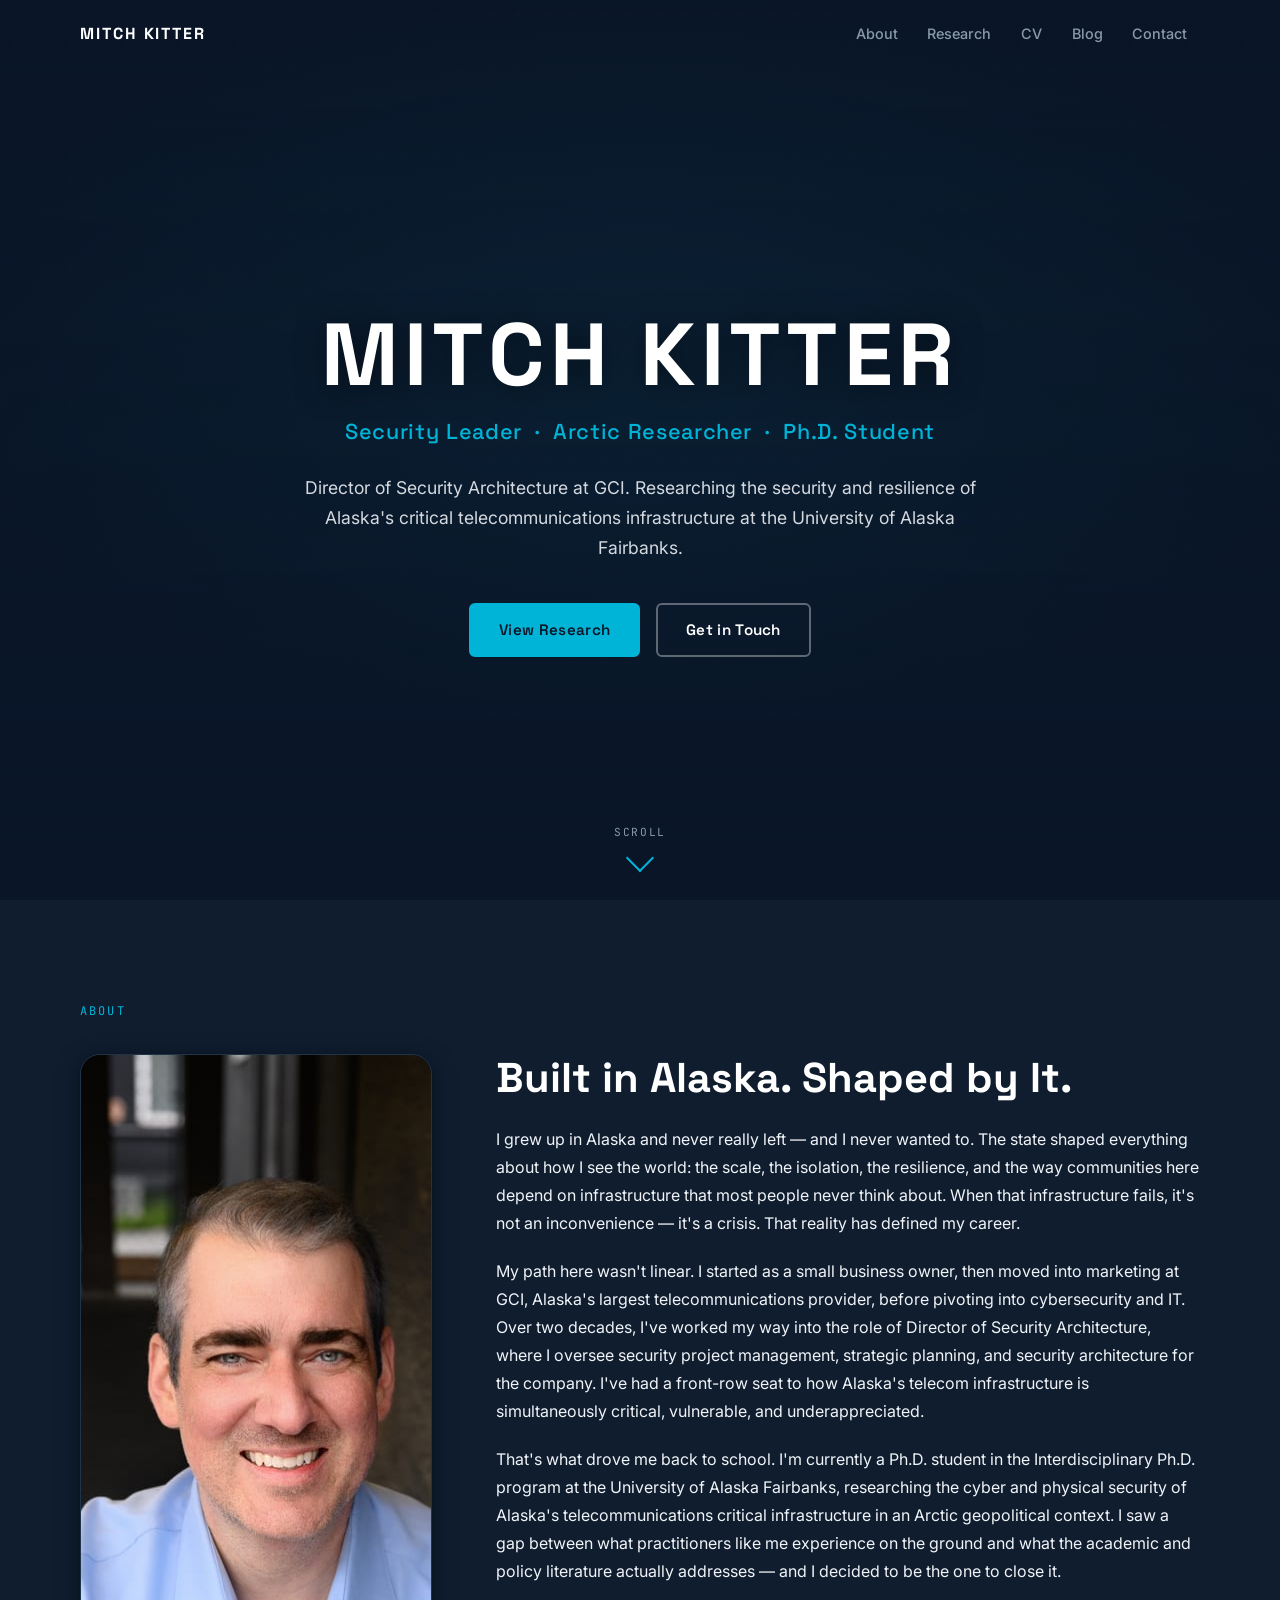
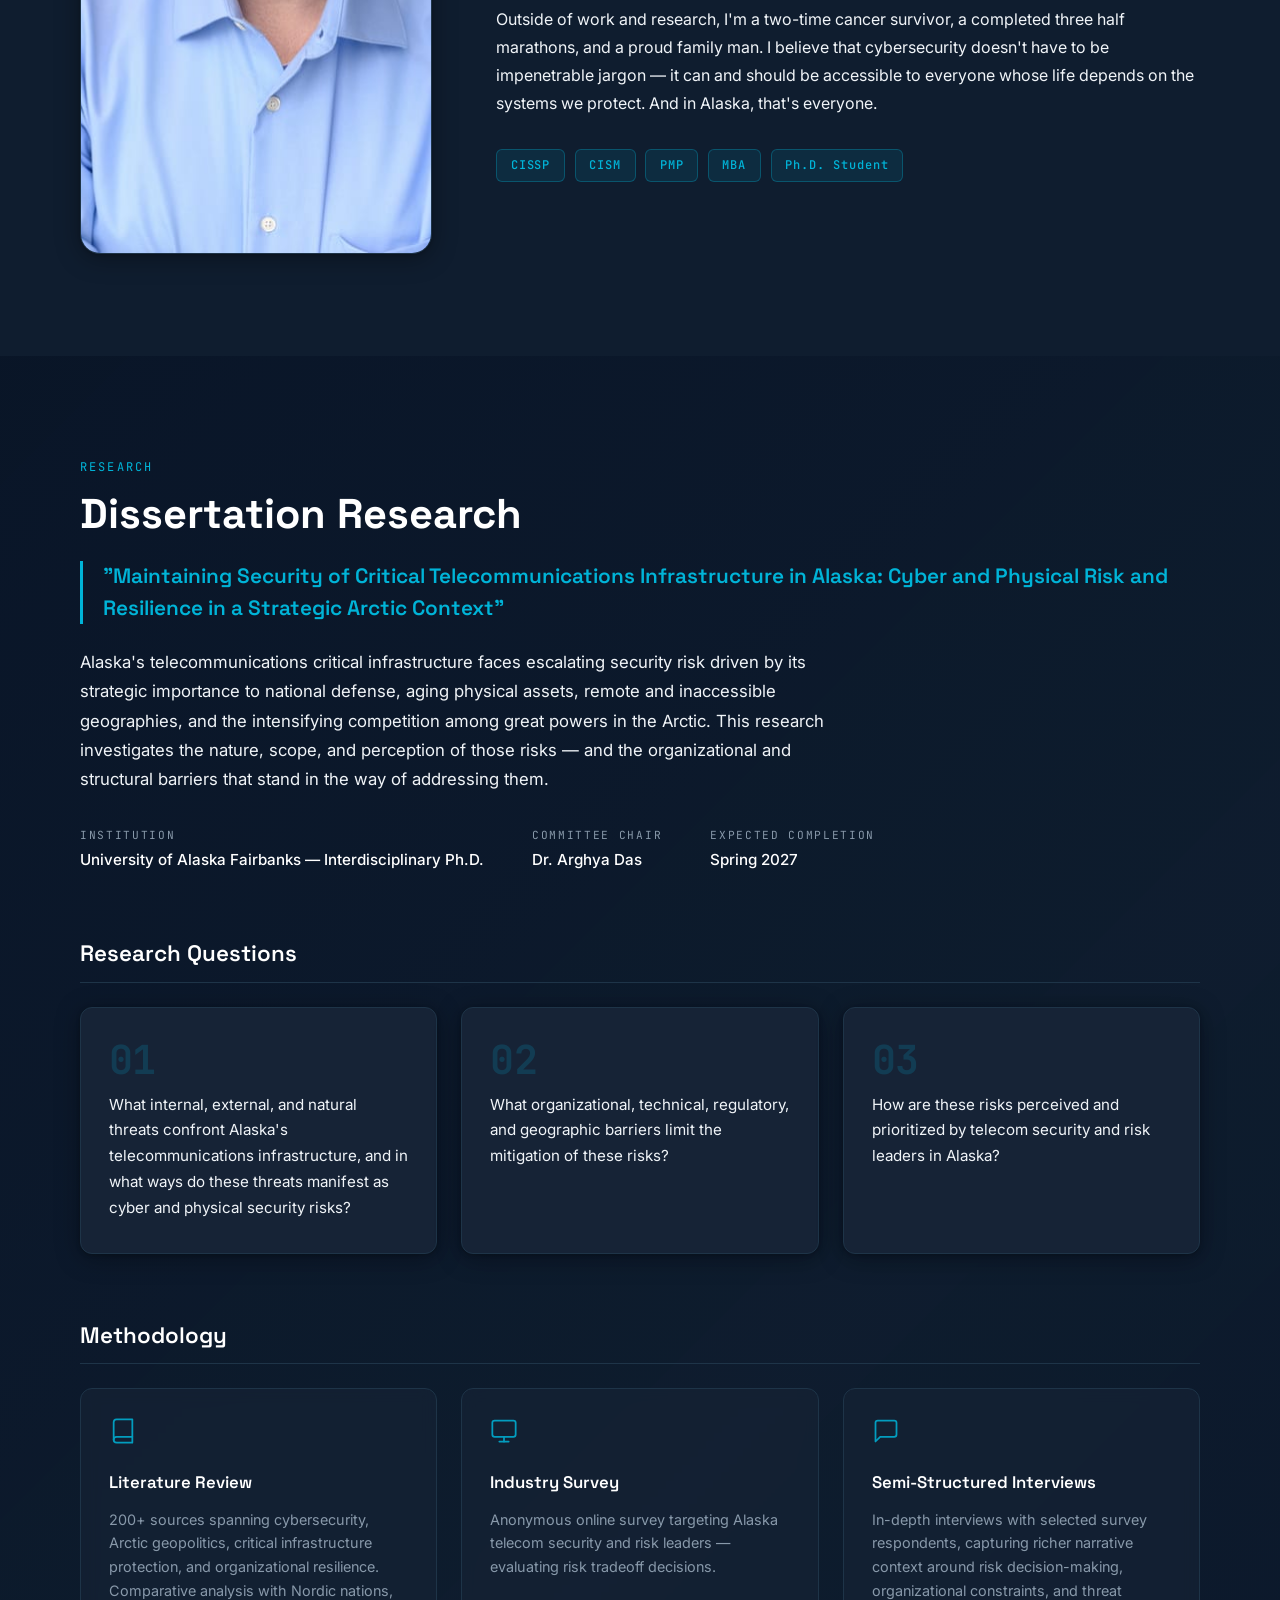
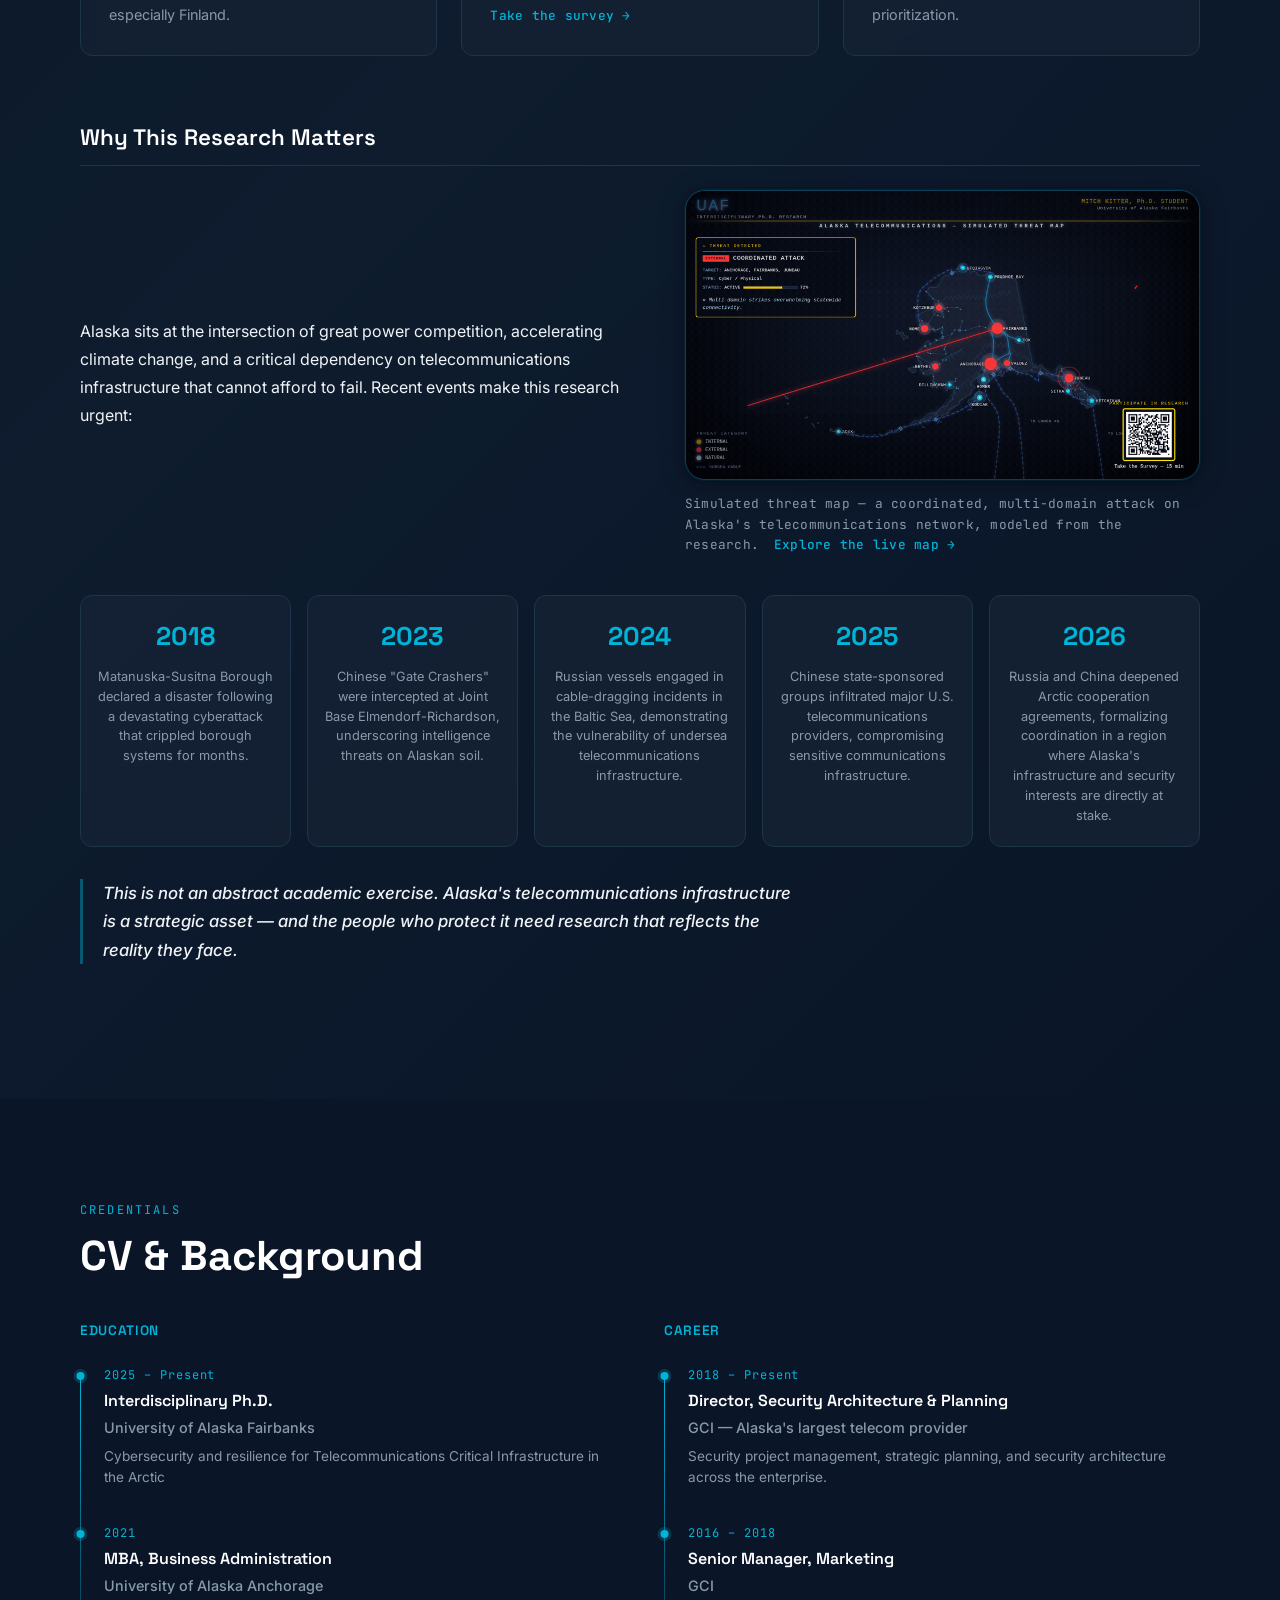
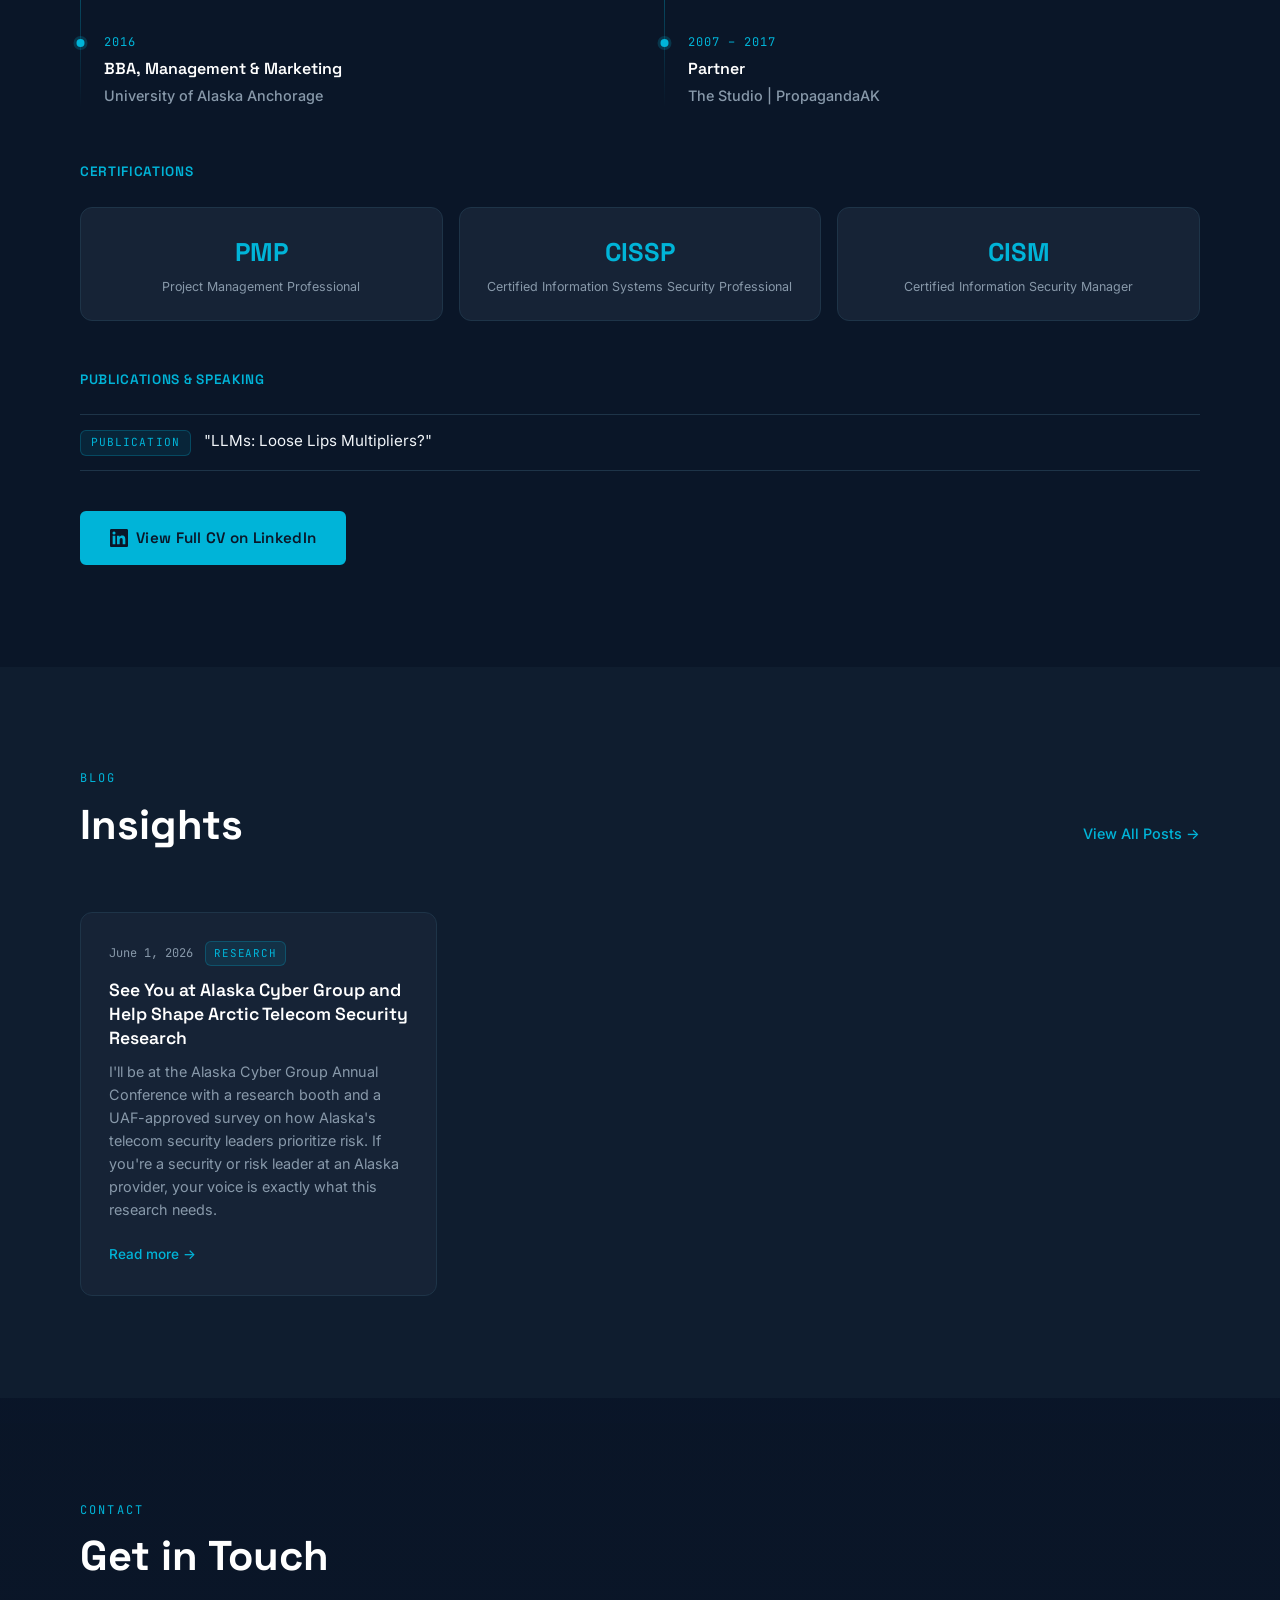
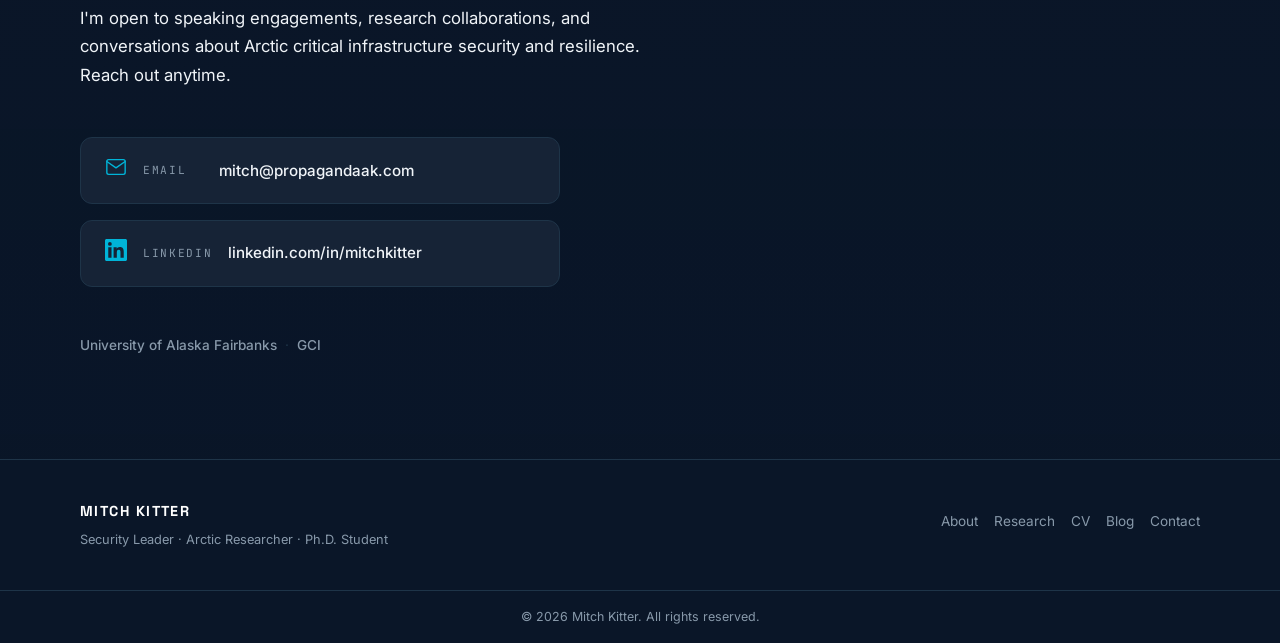
==== commit f27731a7: "Point CV button to LinkedIn until a compiled CV is available" ====
--- a/index.html
+++ b/index.html
@@ -425,10 +425,9 @@
 
         <!-- Download CV -->
         <div class="cv-download fade-in-up">
-          <!-- PLACEHOLDER: Replace href with /assets/docs/Kitter_CV.pdf when available -->
-          <a href="assets/docs/Kitter_CV.pdf" class="btn btn-primary" download aria-label="Download Mitch Kitter's full CV as PDF">
-            <svg width="18" height="18" viewBox="0 0 24 24" fill="none" stroke="currentColor" stroke-width="2" stroke-linecap="round" stroke-linejoin="round" aria-hidden="true"><path d="M21 15v4a2 2 0 0 1-2 2H5a2 2 0 0 1-2-2v-4"/><polyline points="7 10 12 15 17 10"/><line x1="12" y1="15" x2="12" y2="3"/></svg>
-            Download Full CV (PDF)
+          <a href="https://www.linkedin.com/in/mitchkitter" class="btn btn-primary" target="_blank" rel="noopener noreferrer" aria-label="View Mitch Kitter's full professional history on LinkedIn (opens in a new tab)">
+            <svg width="18" height="18" viewBox="0 0 24 24" fill="currentColor" aria-hidden="true"><path d="M20.447 20.452h-3.554v-5.569c0-1.328-.027-3.037-1.852-3.037-1.853 0-2.136 1.445-2.136 2.939v5.667H9.351V9h3.414v1.561h.046c.477-.9 1.637-1.85 3.37-1.85 3.601 0 4.267 2.37 4.267 5.455v6.286zM5.337 7.433a2.062 2.062 0 0 1-2.063-2.065 2.064 2.064 0 1 1 2.063 2.065zm1.782 13.019H3.555V9h3.564v11.452zM22.225 0H1.771C.792 0 0 .774 0 1.729v20.542C0 23.227.792 24 1.771 24h20.451C23.2 24 24 23.227 24 22.271V1.729C24 .774 23.2 0 22.222 0h.003z"/></svg>
+            View Full CV on LinkedIn
           </a>
         </div>
 
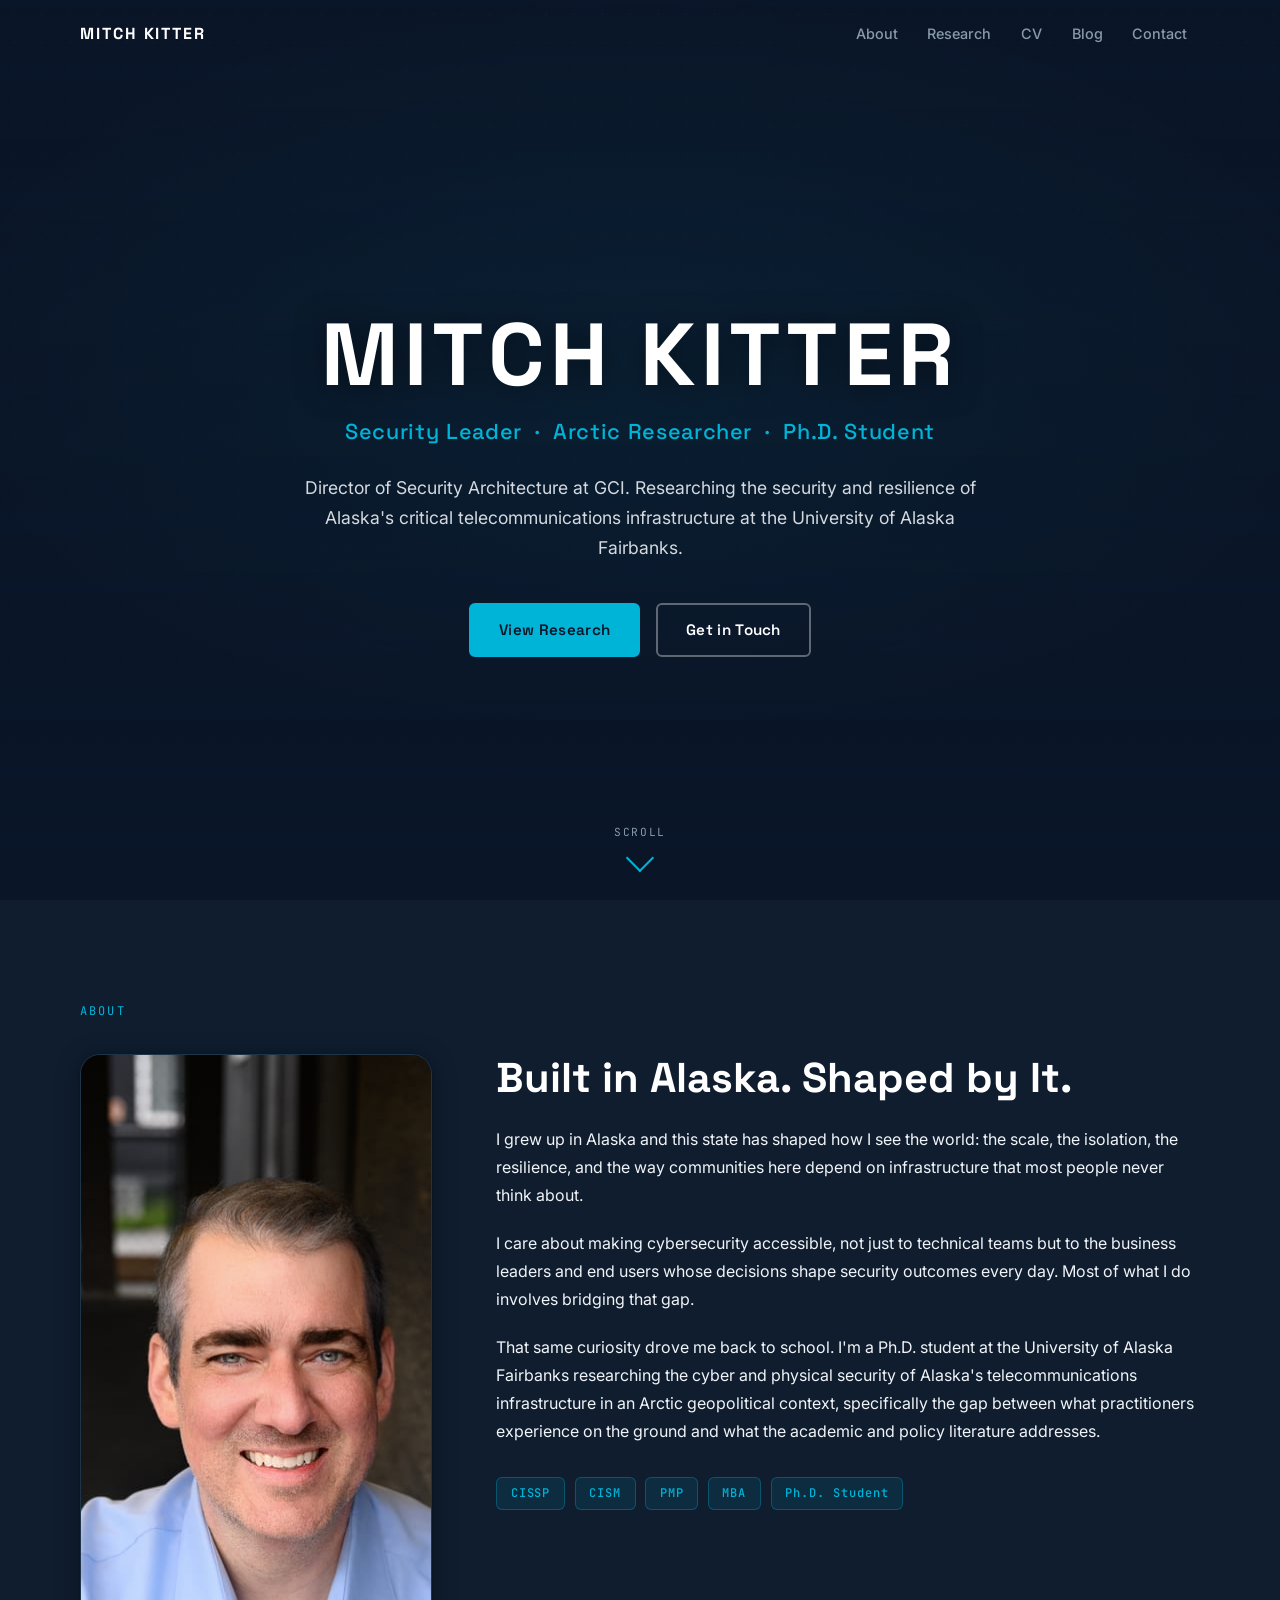
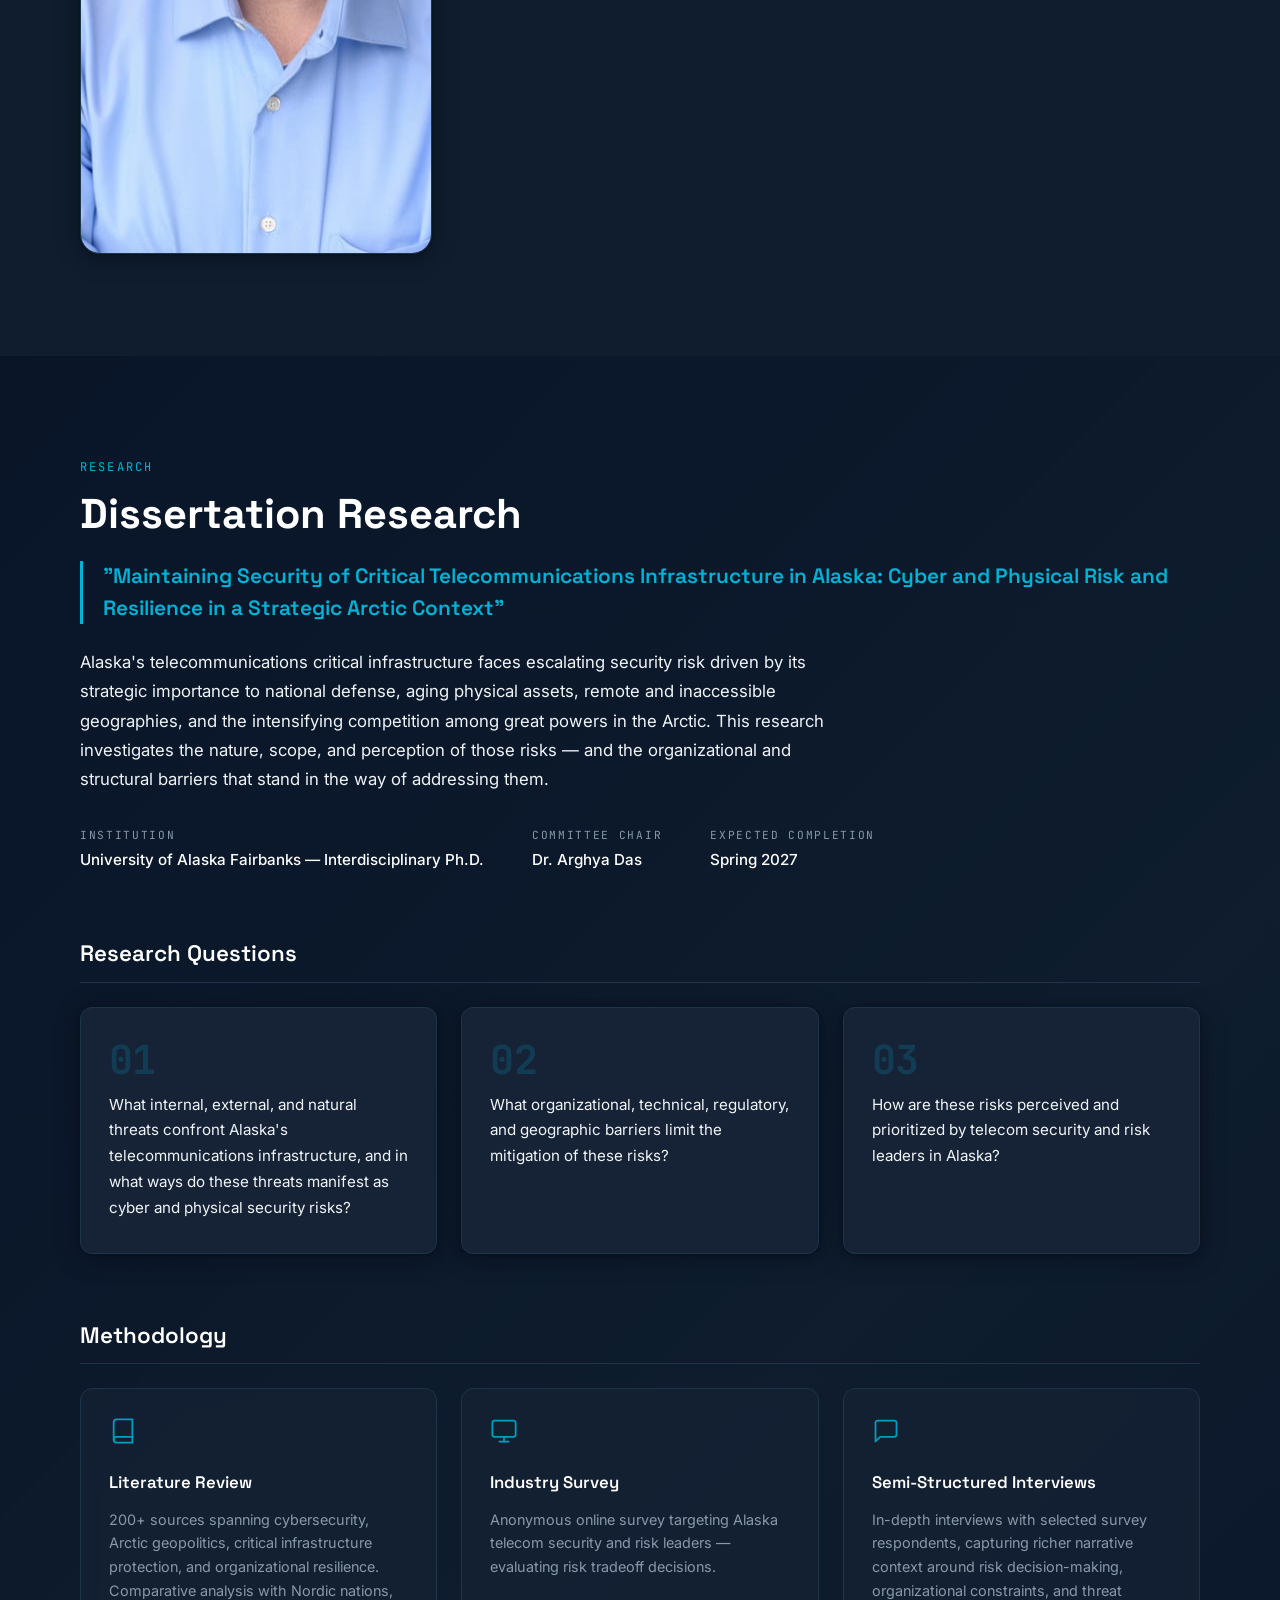
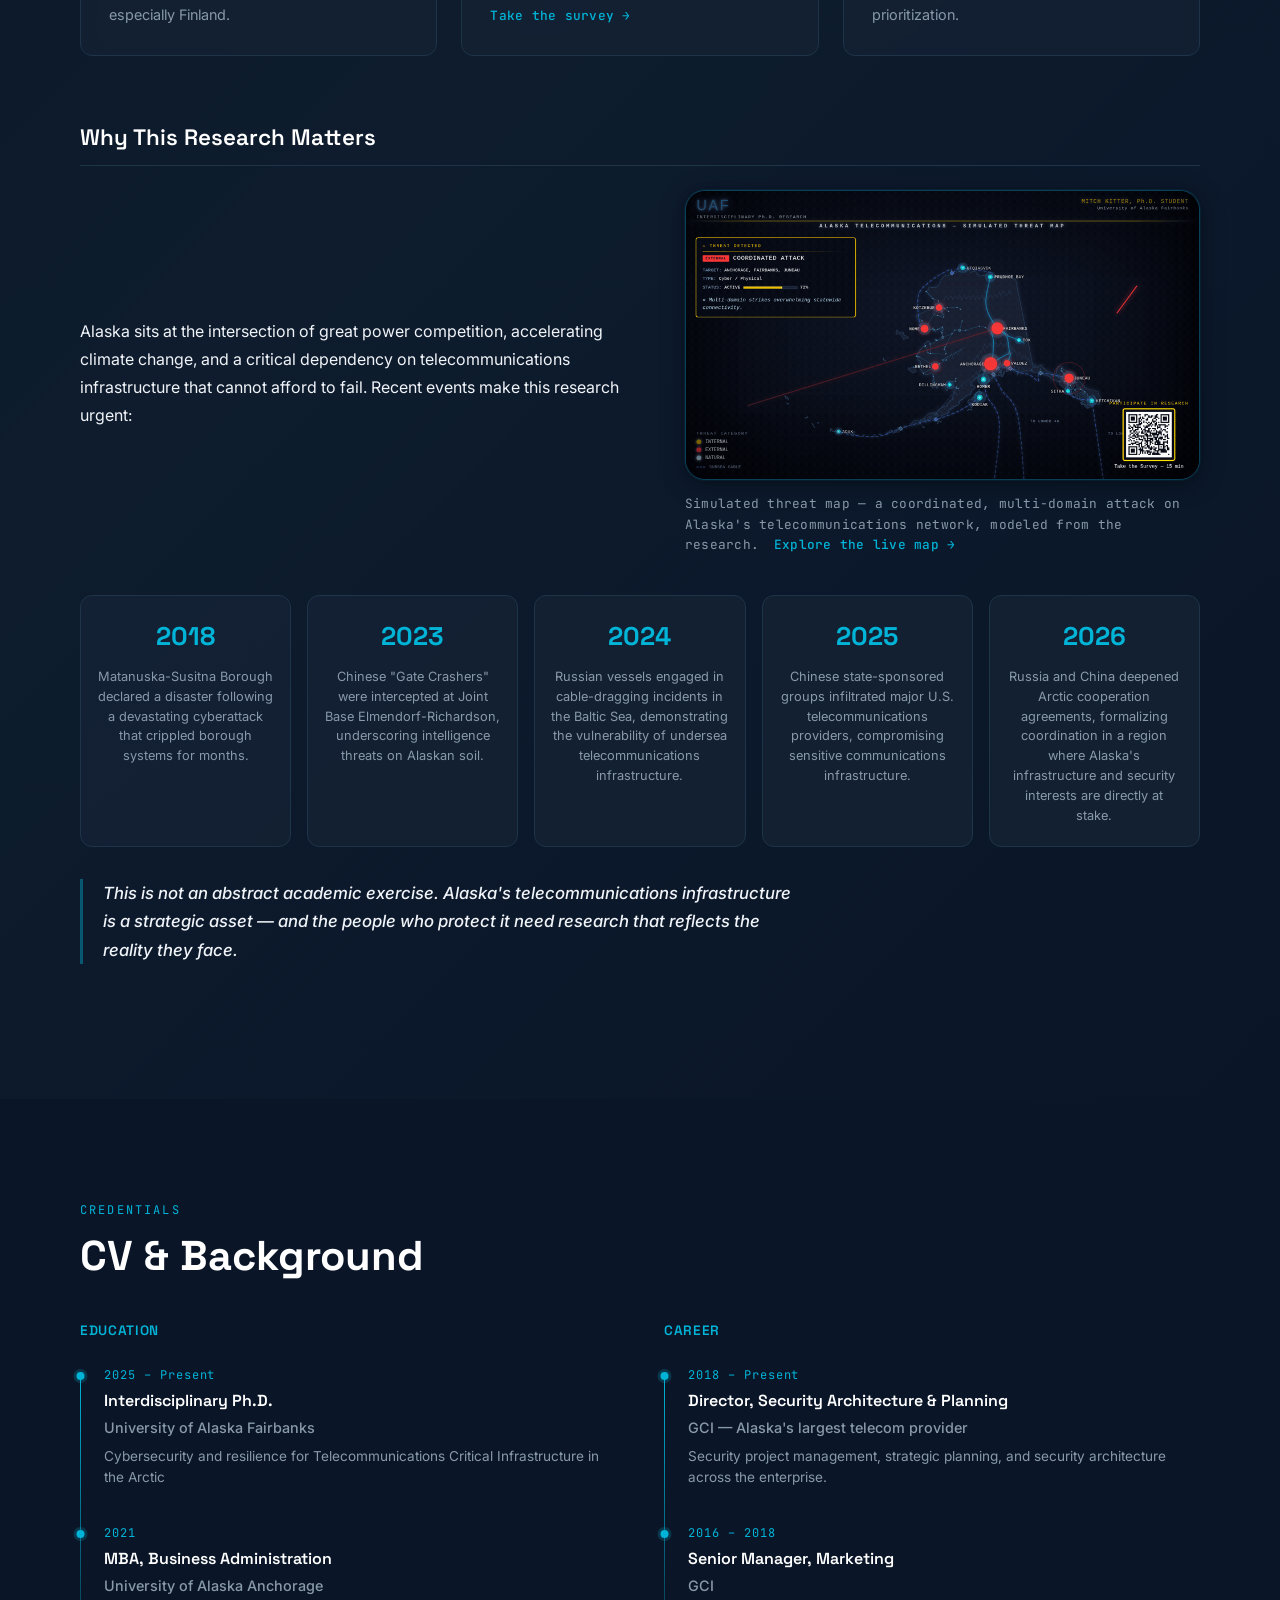
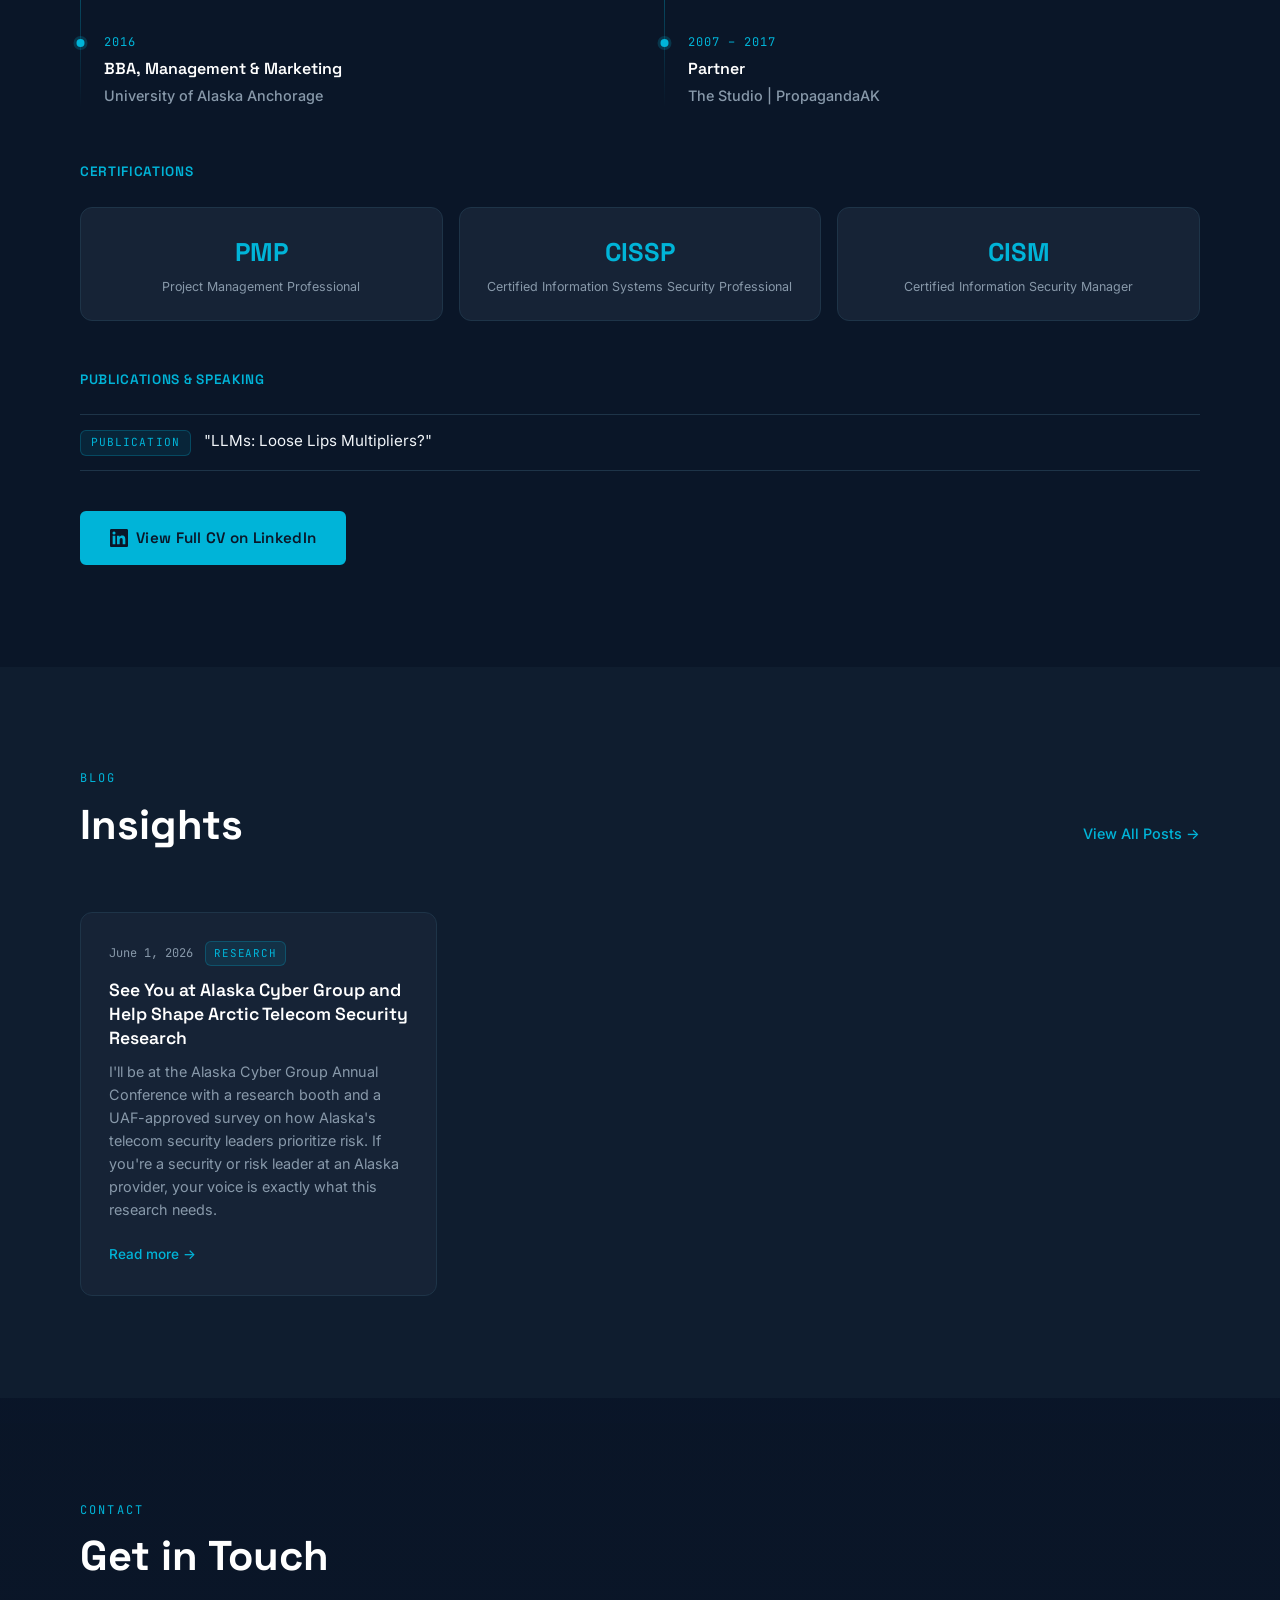
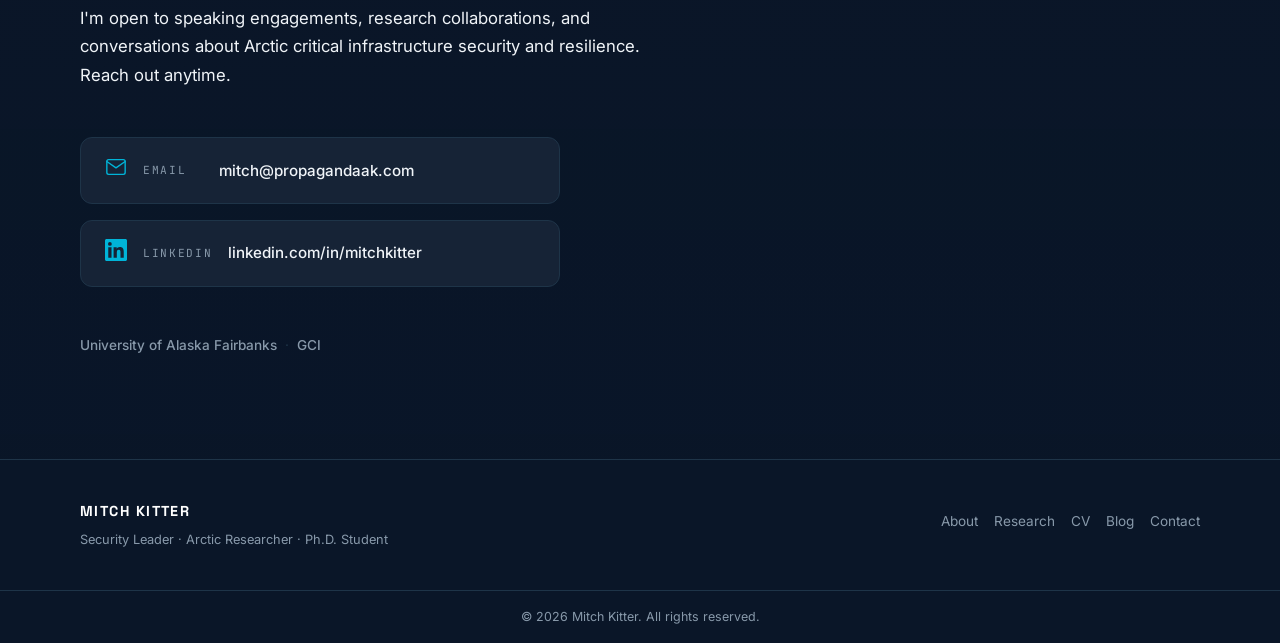
==== commit ae73baf3: "Update About section bio content" ====
--- a/index.html
+++ b/index.html
@@ -161,16 +161,13 @@
             <h2 class="section-heading fade-in-up">Built in Alaska. Shaped by It.</h2>
             <div class="about-bio fade-in-up">
               <p>
-                I grew up in Alaska and never really left — and I never wanted to. The state shaped everything about how I see the world: the scale, the isolation, the resilience, and the way communities here depend on infrastructure that most people never think about. When that infrastructure fails, it's not an inconvenience — it's a crisis. That reality has defined my career.
+                I grew up in Alaska and this state has shaped how I see the world: the scale, the isolation, the resilience, and the way communities here depend on infrastructure that most people never think about.
               </p>
               <p>
-                My path here wasn't linear. I started as a small business owner, then moved into marketing at GCI, Alaska's largest telecommunications provider, before pivoting into cybersecurity and IT. Over two decades, I've worked my way into the role of Director of Security Architecture, where I oversee security project management, strategic planning, and security architecture for the company. I've had a front-row seat to how Alaska's telecom infrastructure is simultaneously critical, vulnerable, and underappreciated.
+                I care about making cybersecurity accessible, not just to technical teams but to the business leaders and end users whose decisions shape security outcomes every day. Most of what I do involves bridging that gap.
               </p>
               <p>
-                That's what drove me back to school. I'm currently a Ph.D. student in the Interdisciplinary Ph.D. program at the University of Alaska Fairbanks, researching the cyber and physical security of Alaska's telecommunications critical infrastructure in an Arctic geopolitical context. I saw a gap between what practitioners like me experience on the ground and what the academic and policy literature actually addresses — and I decided to be the one to close it.
-              </p>
-              <p>
-                Outside of work and research, I'm a two-time cancer survivor, a completed three half marathons, and a proud family man. I believe that cybersecurity doesn't have to be impenetrable jargon — it can and should be accessible to everyone whose life depends on the systems we protect. And in Alaska, that's everyone.
+                That same curiosity drove me back to school. I'm a Ph.D. student at the University of Alaska Fairbanks researching the cyber and physical security of Alaska's telecommunications infrastructure in an Arctic geopolitical context, specifically the gap between what practitioners experience on the ground and what the academic and policy literature addresses.
               </p>
             </div>
 
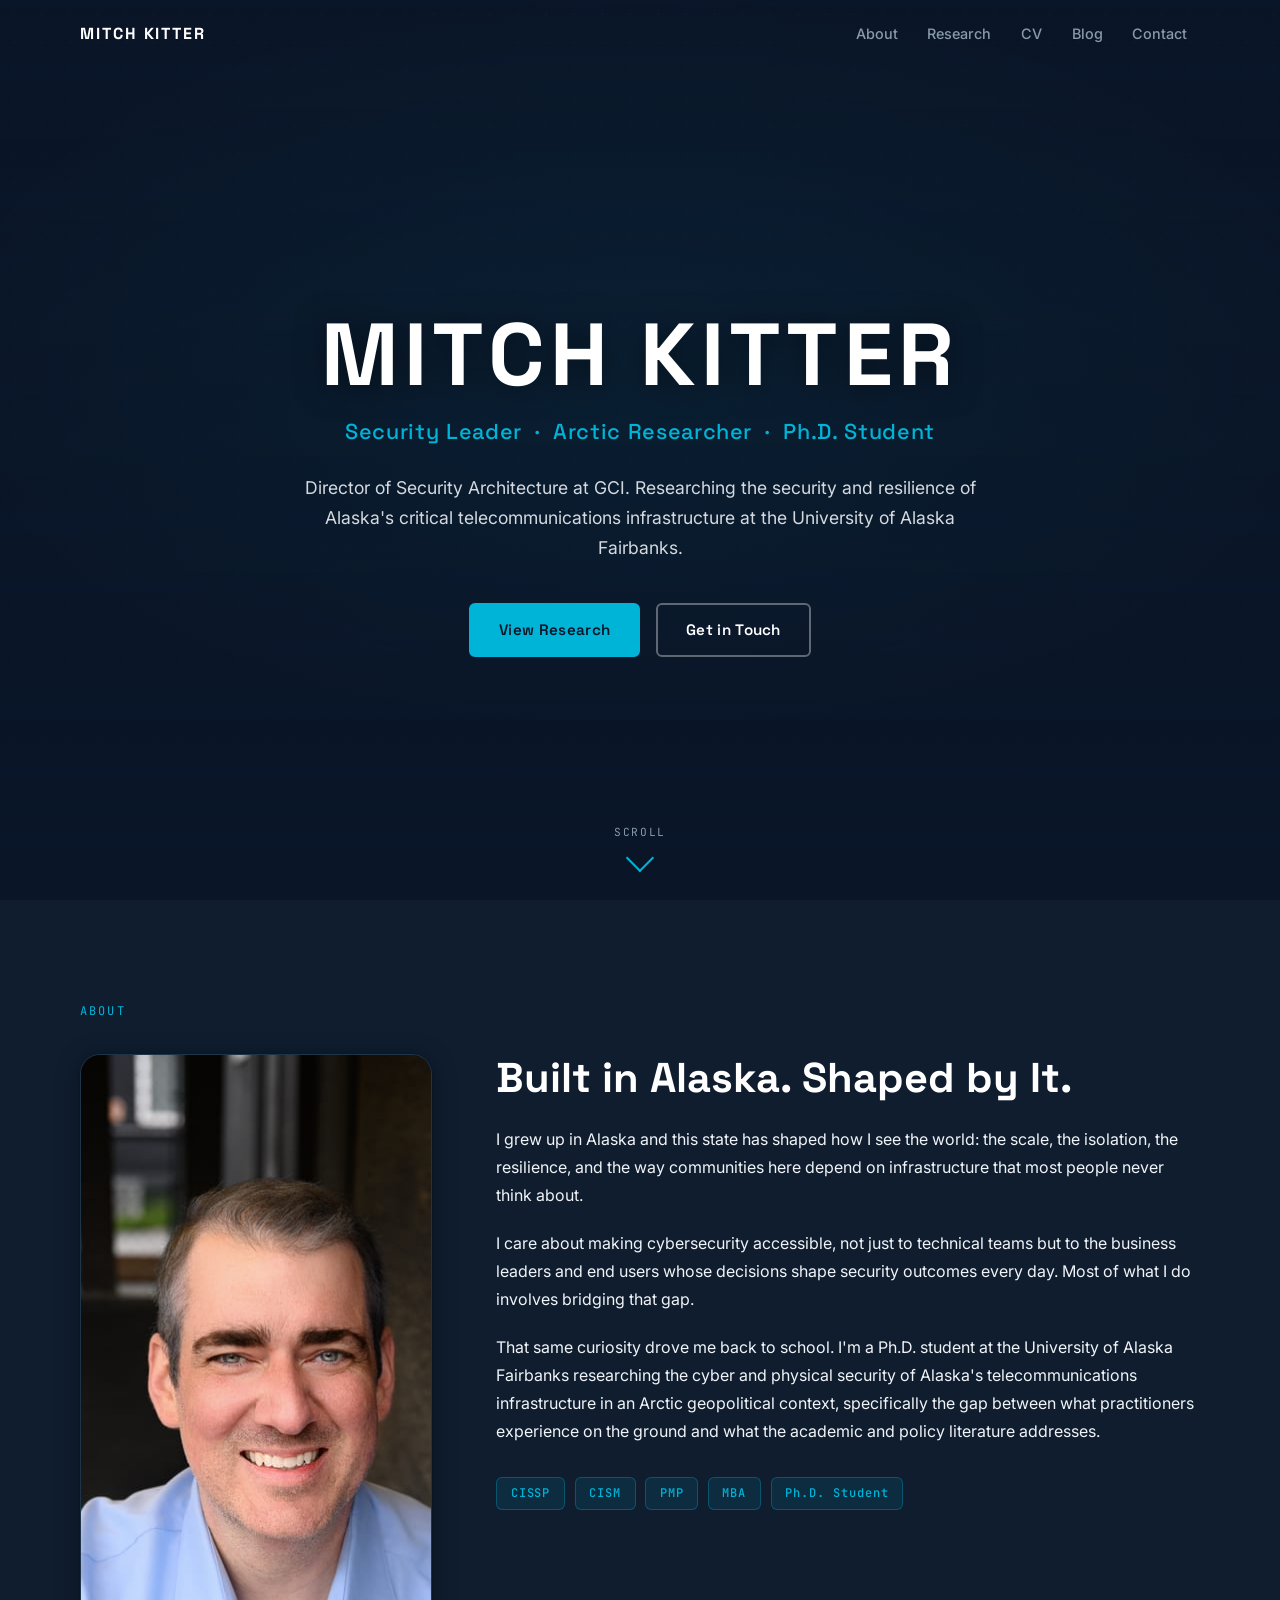
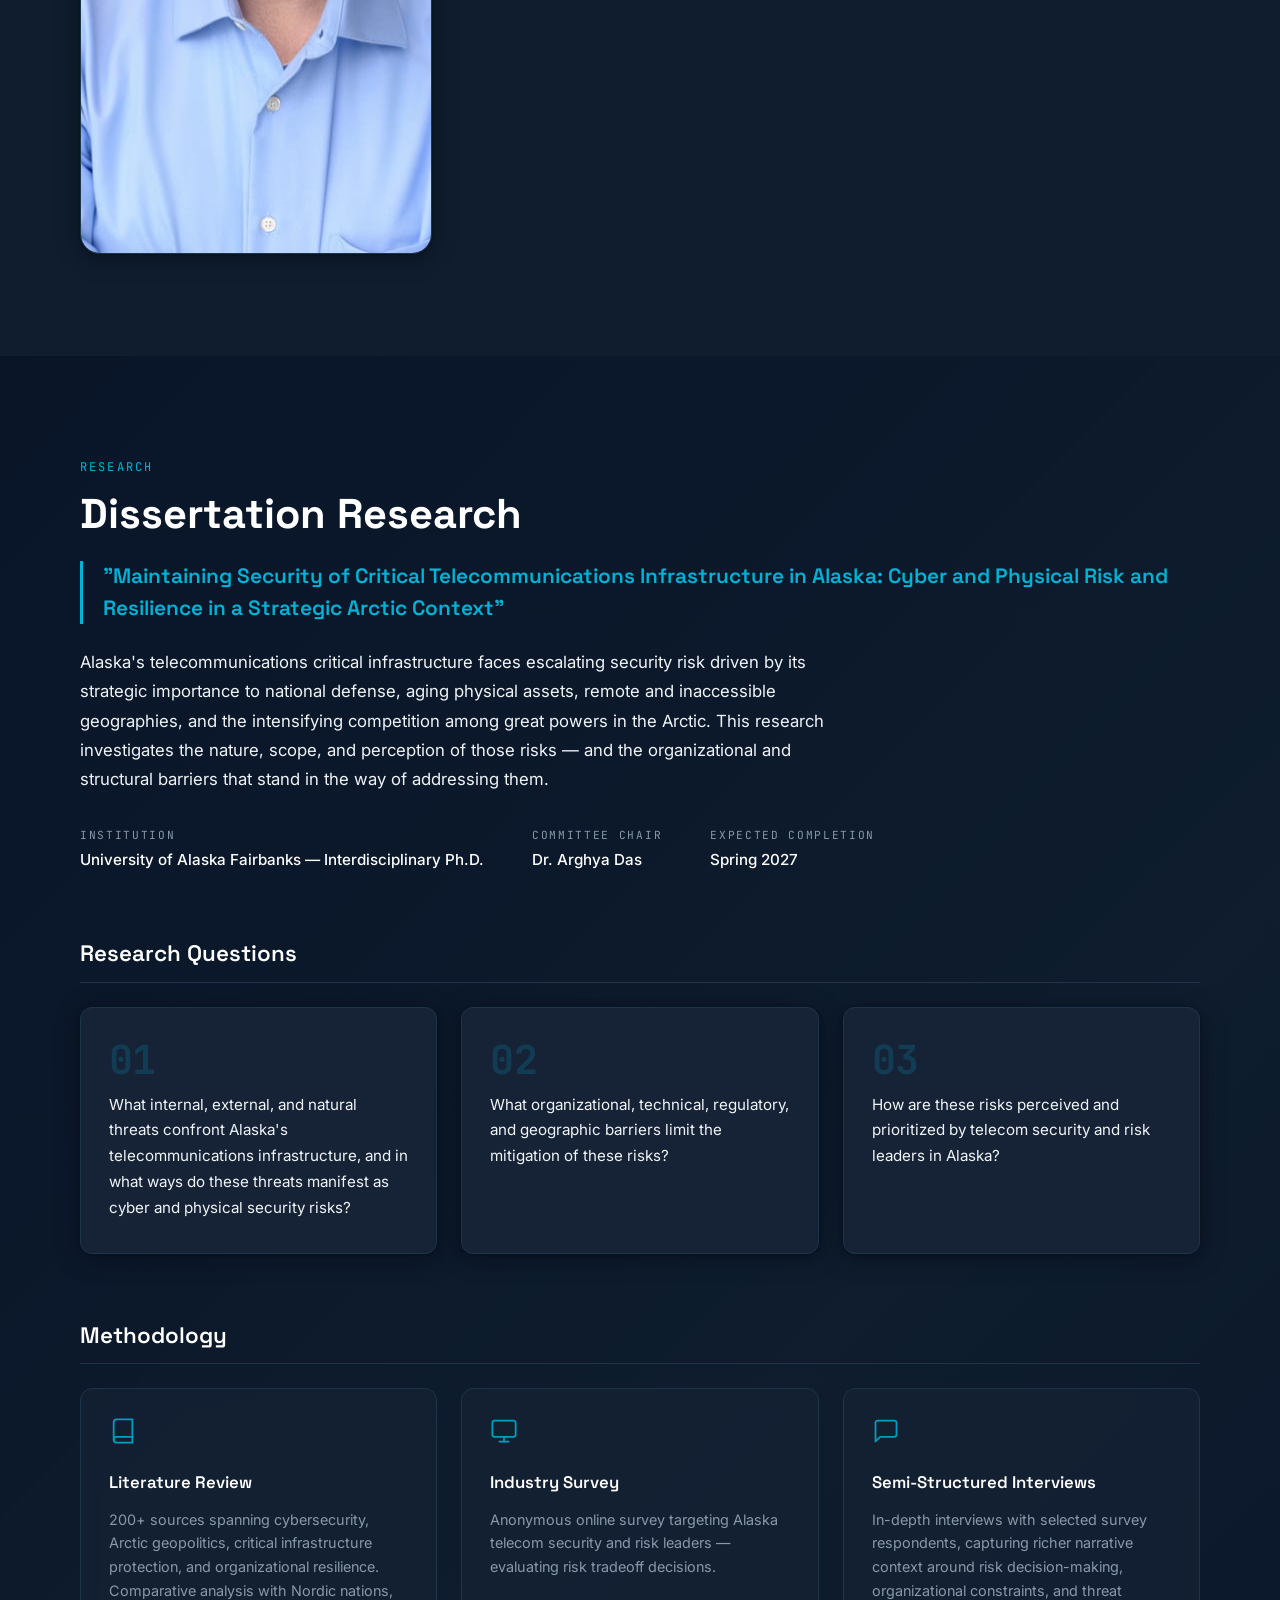
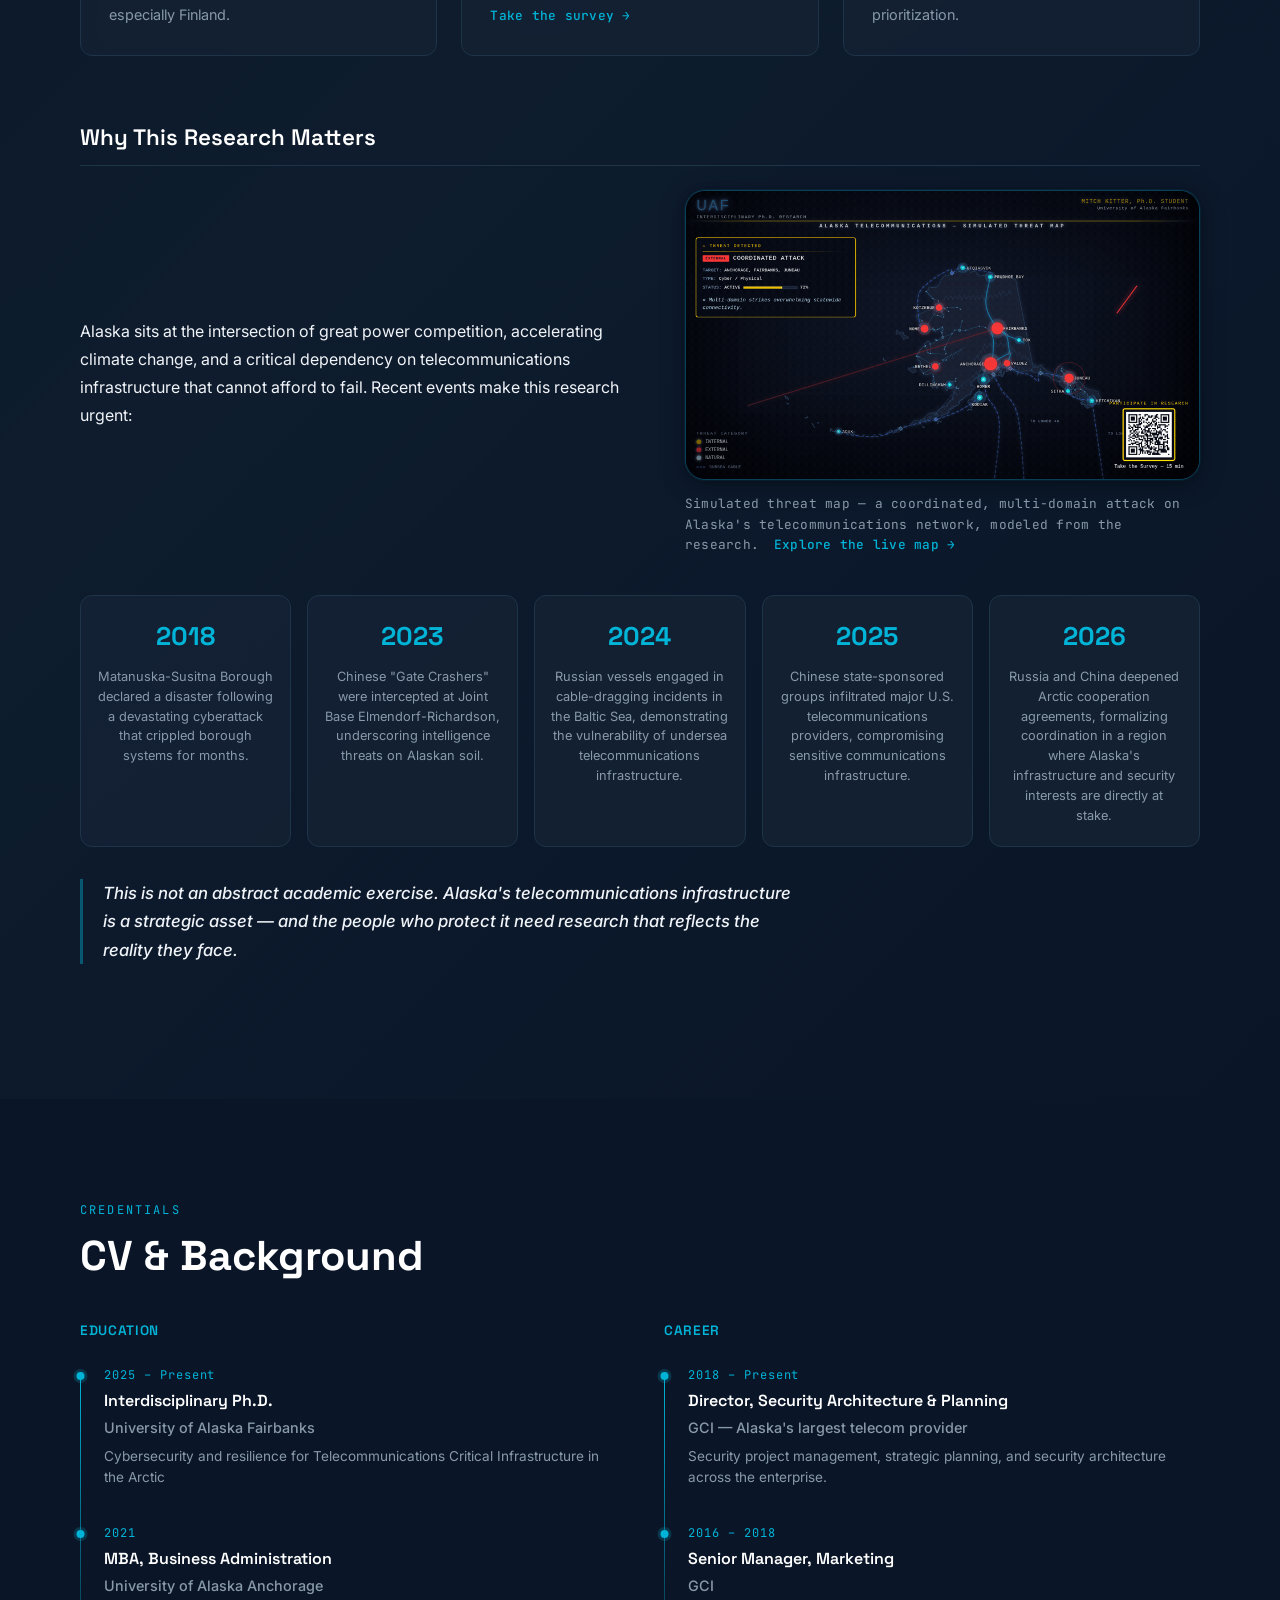
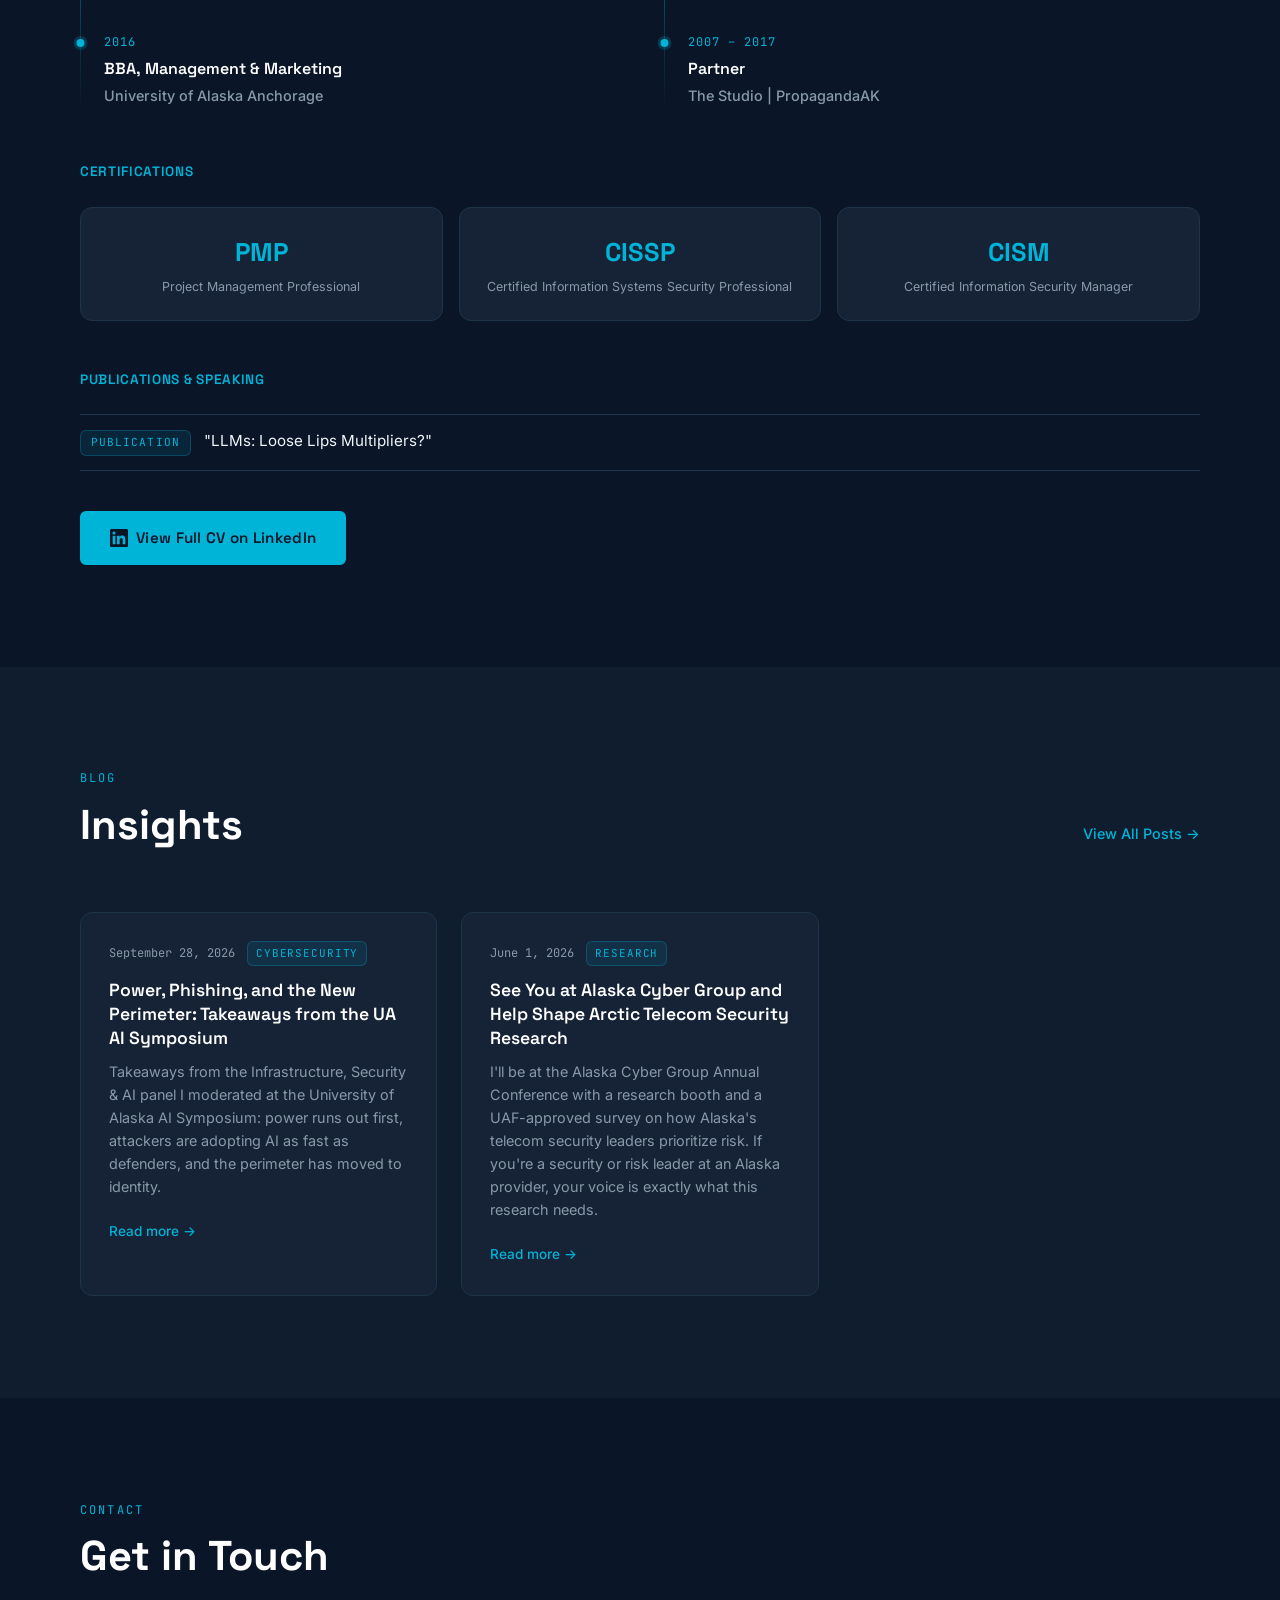
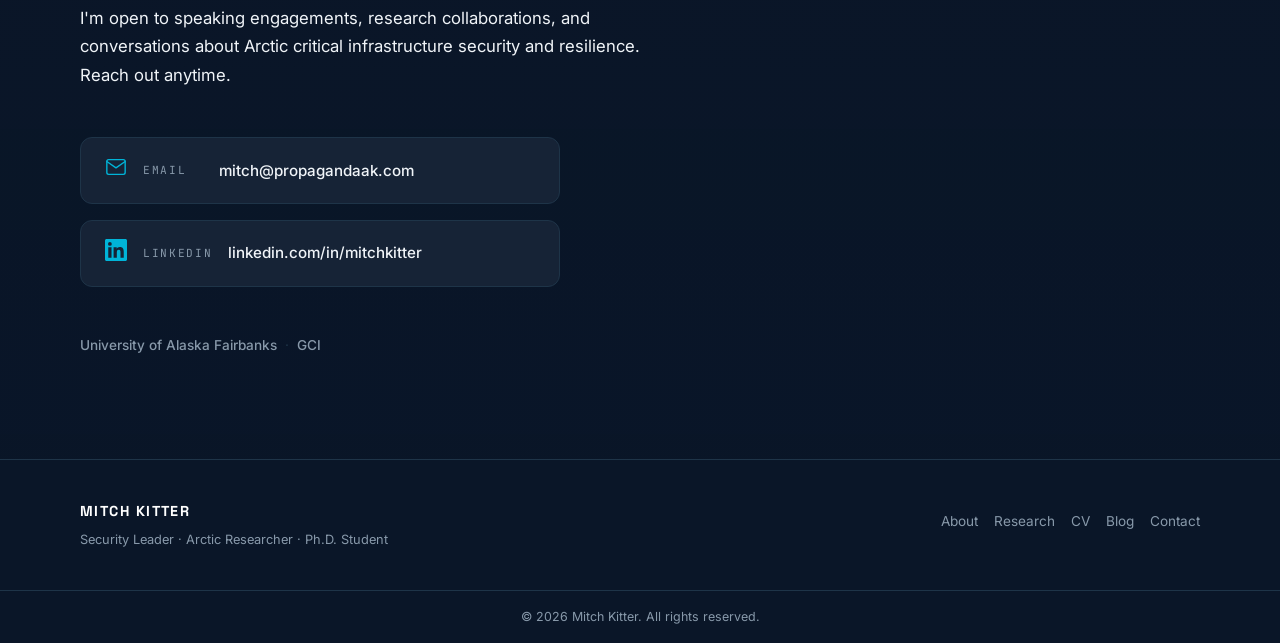
==== commit 01c97bbb: "Publish UA AI Symposium post: Infrastructure, Security & AI panel takeaways Adds the post with sympo" ====
--- a/index.html
+++ b/index.html
@@ -445,6 +445,15 @@
           <div class="blog-cards-grid">
             <article class="blog-card">
               <div class="blog-card-meta">
+                <time datetime="2026-09-28">September 28, 2026</time>
+                <span class="blog-tag">Cybersecurity</span>
+              </div>
+              <h3 class="blog-card-title"><a href="blog/ua-ai-symposium-2026.html">Power, Phishing, and the New Perimeter: Takeaways from the UA AI Symposium</a></h3>
+              <p class="blog-card-excerpt">Takeaways from the Infrastructure, Security &amp; AI panel I moderated at the University of Alaska AI Symposium: power runs out first, attackers are adopting AI as fast as defenders, and the perimeter has moved to identity.</p>
+              <a href="blog/ua-ai-symposium-2026.html" class="blog-read-more">Read more →</a>
+            </article>
+            <article class="blog-card">
+              <div class="blog-card-meta">
                 <time datetime="2026-06-01">June 1, 2026</time>
                 <span class="blog-tag">Research</span>
               </div>
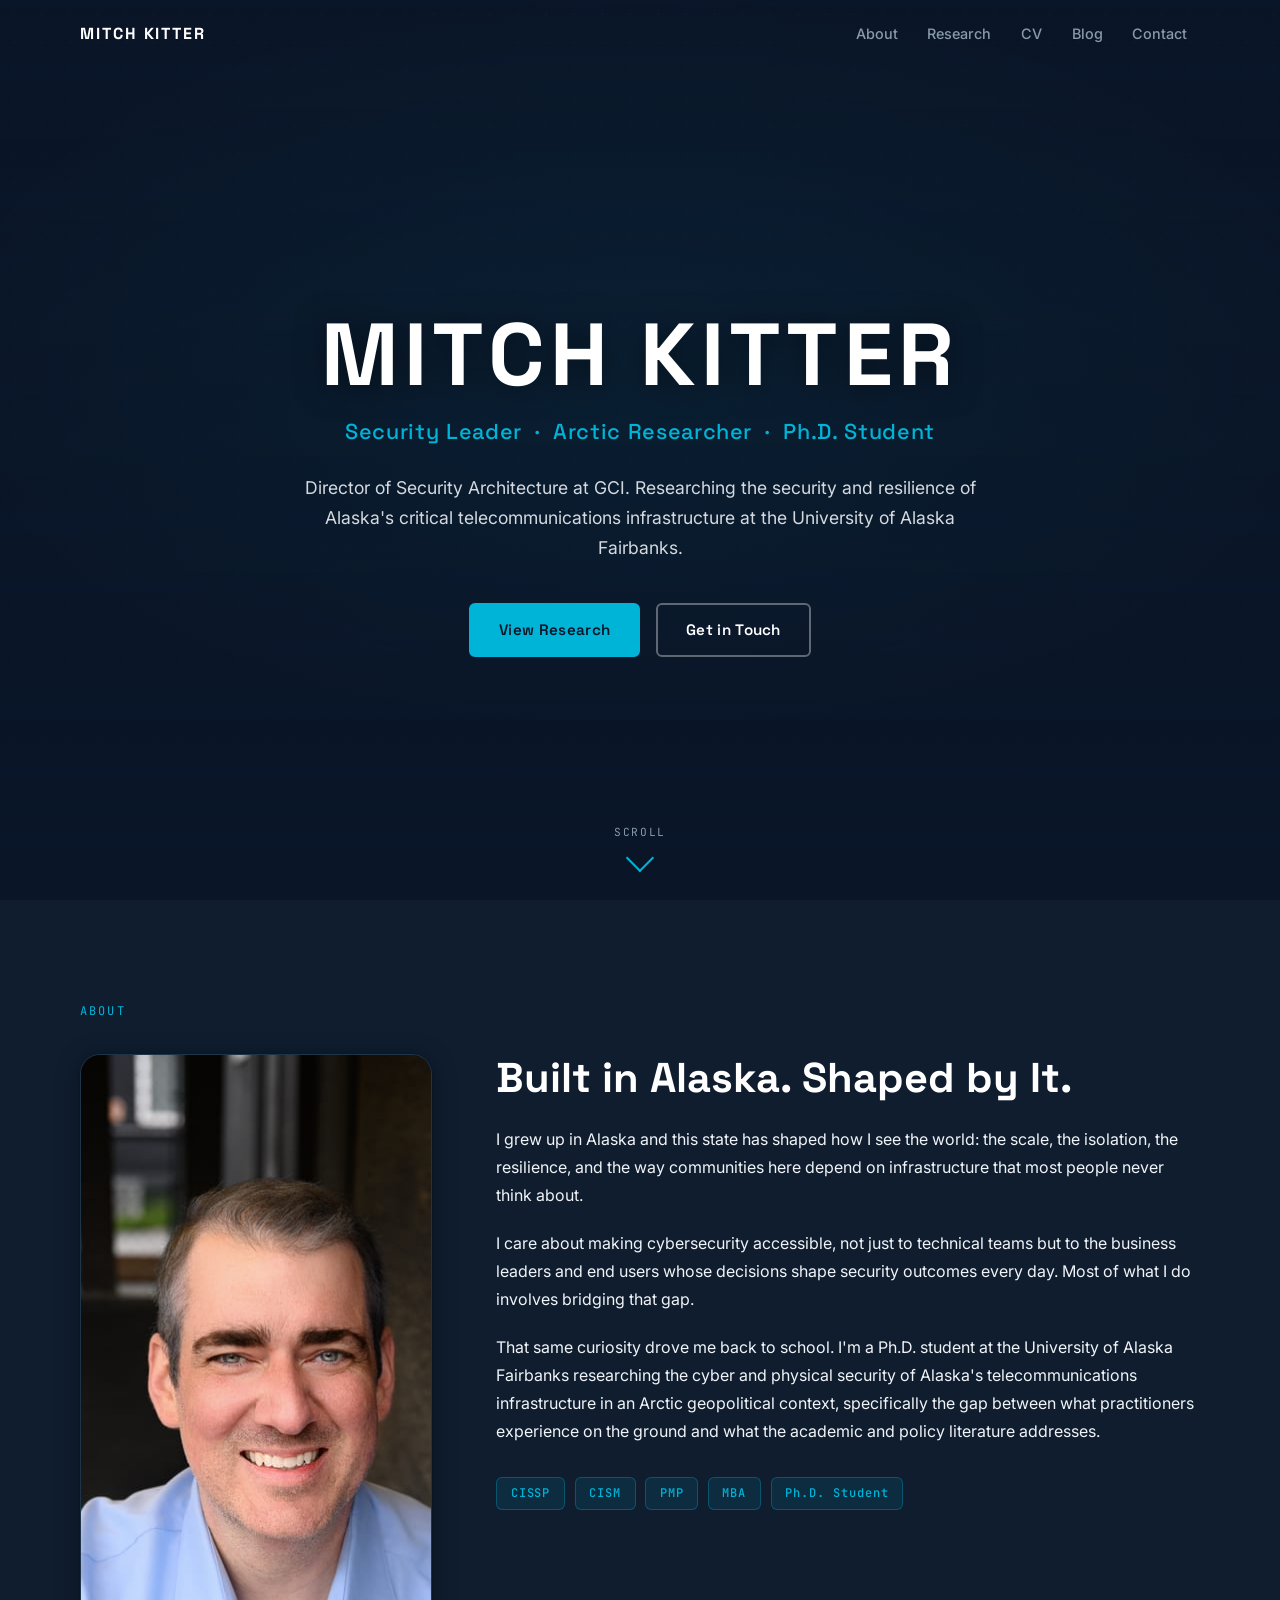
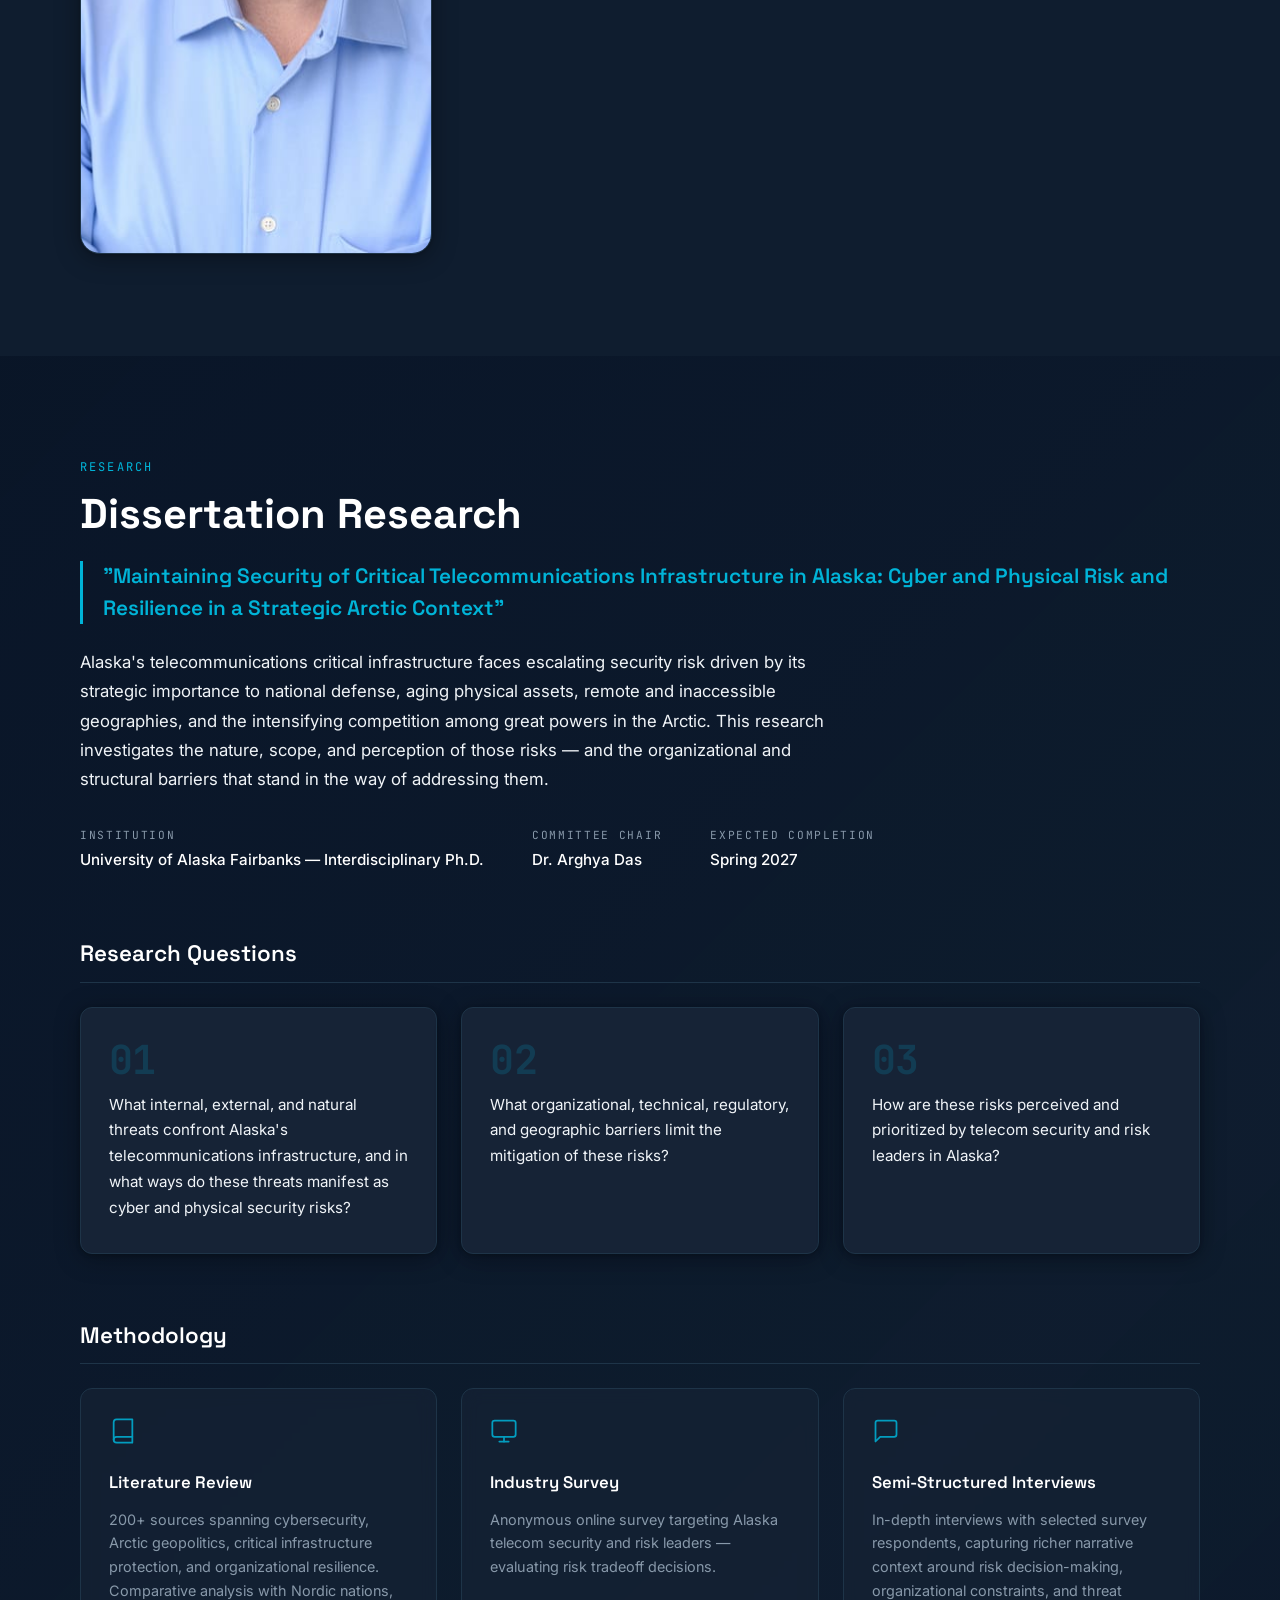
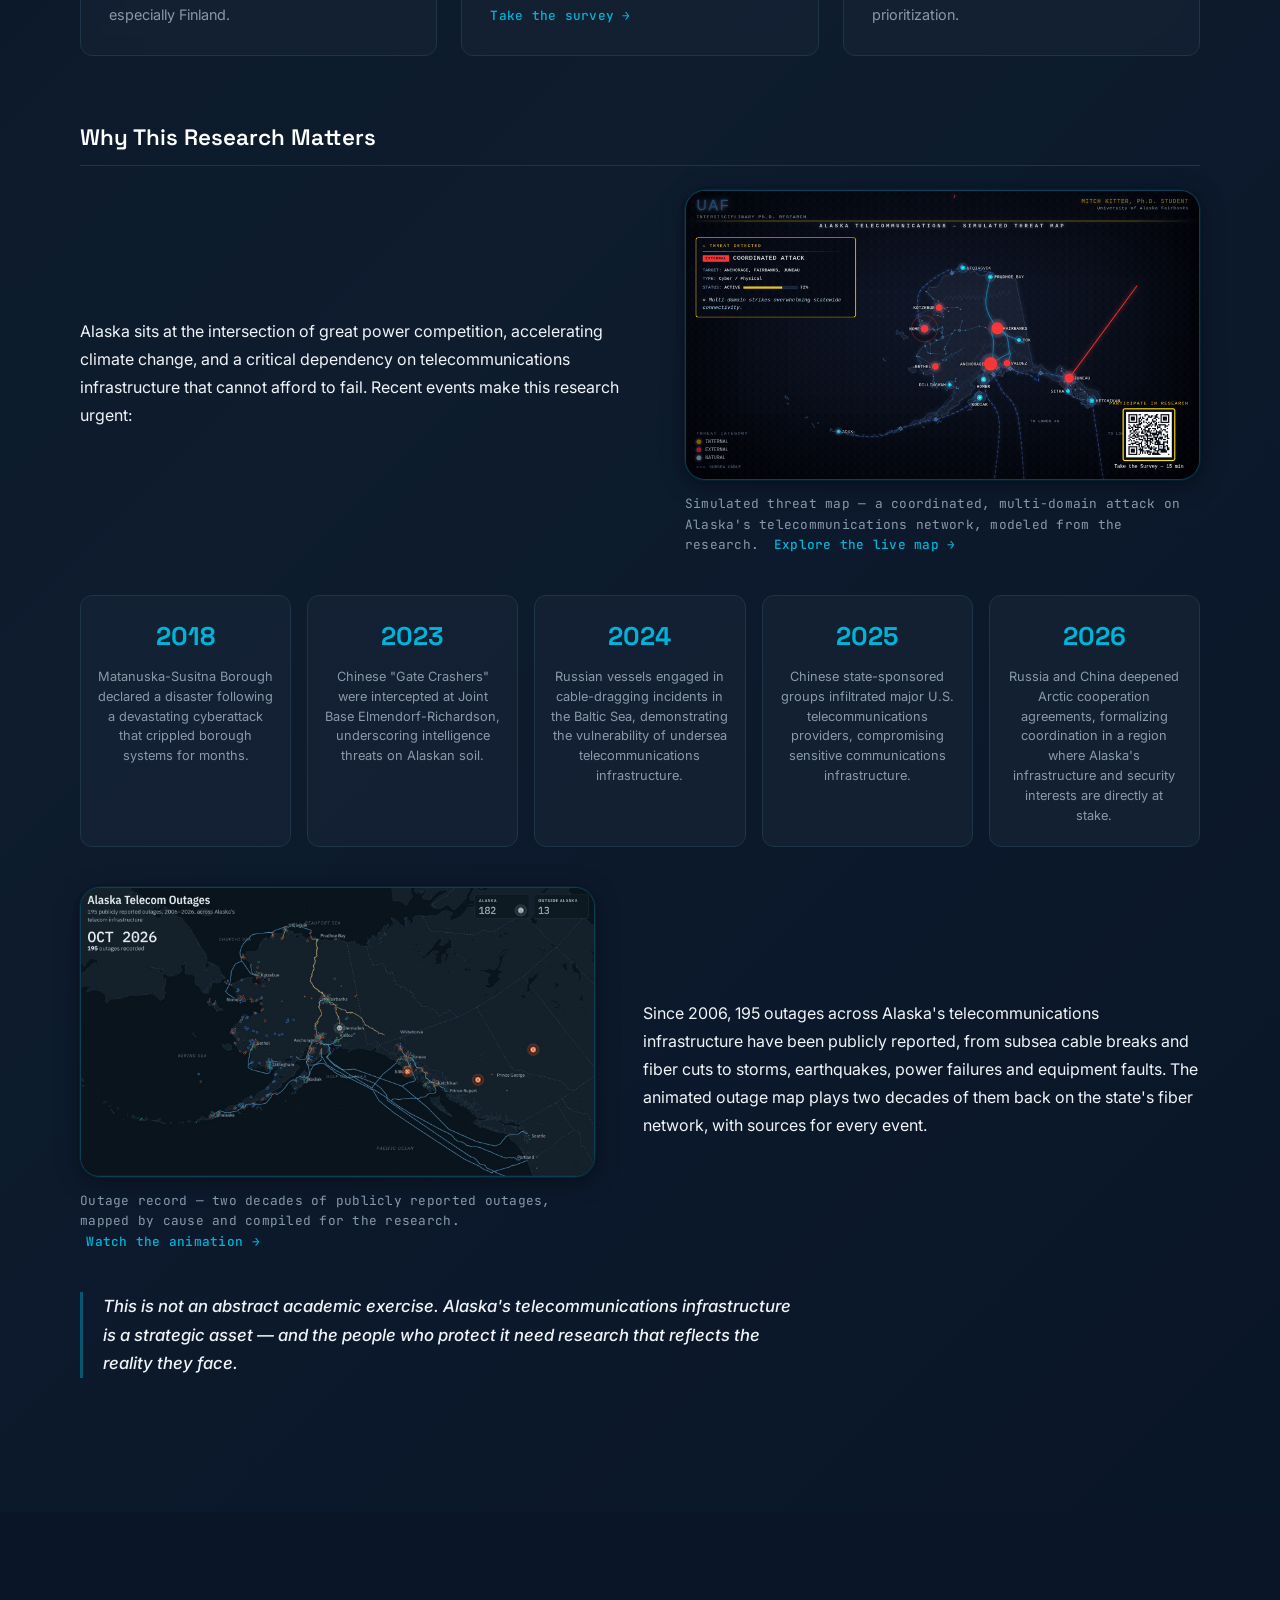
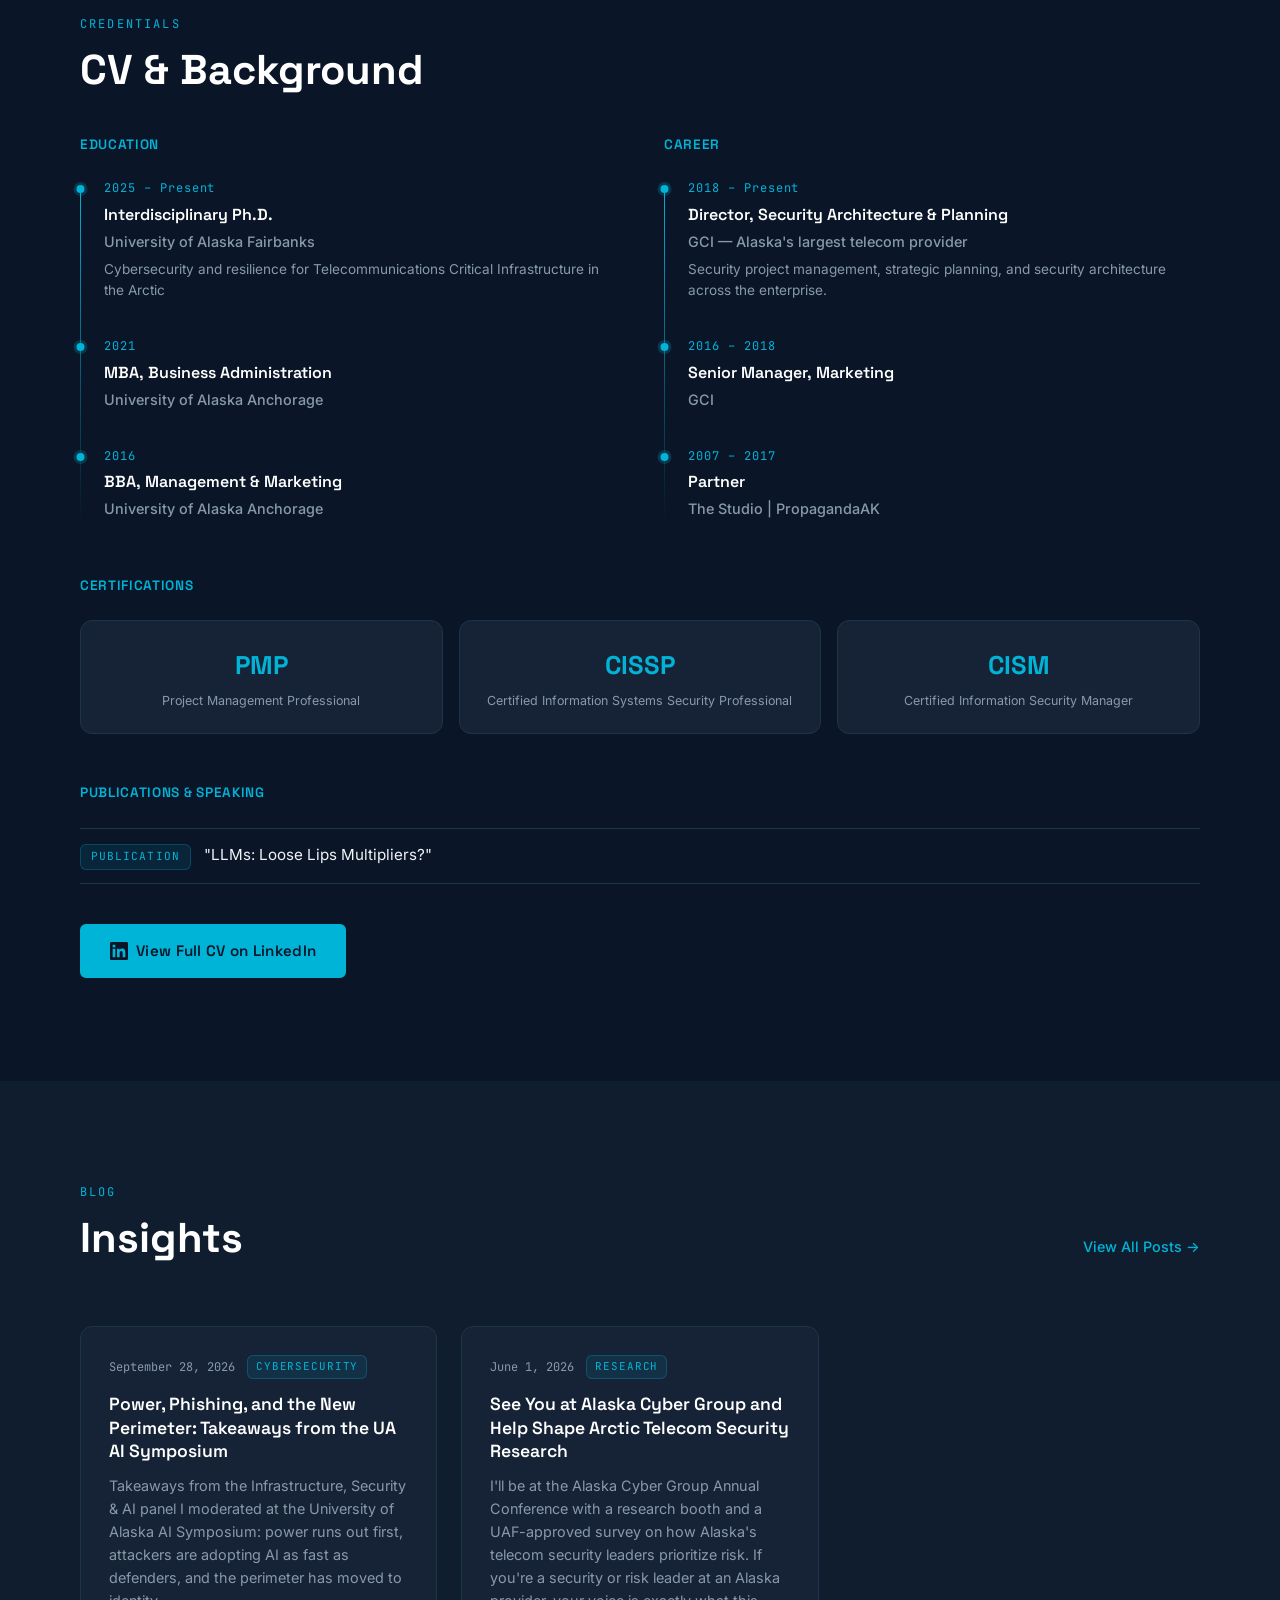
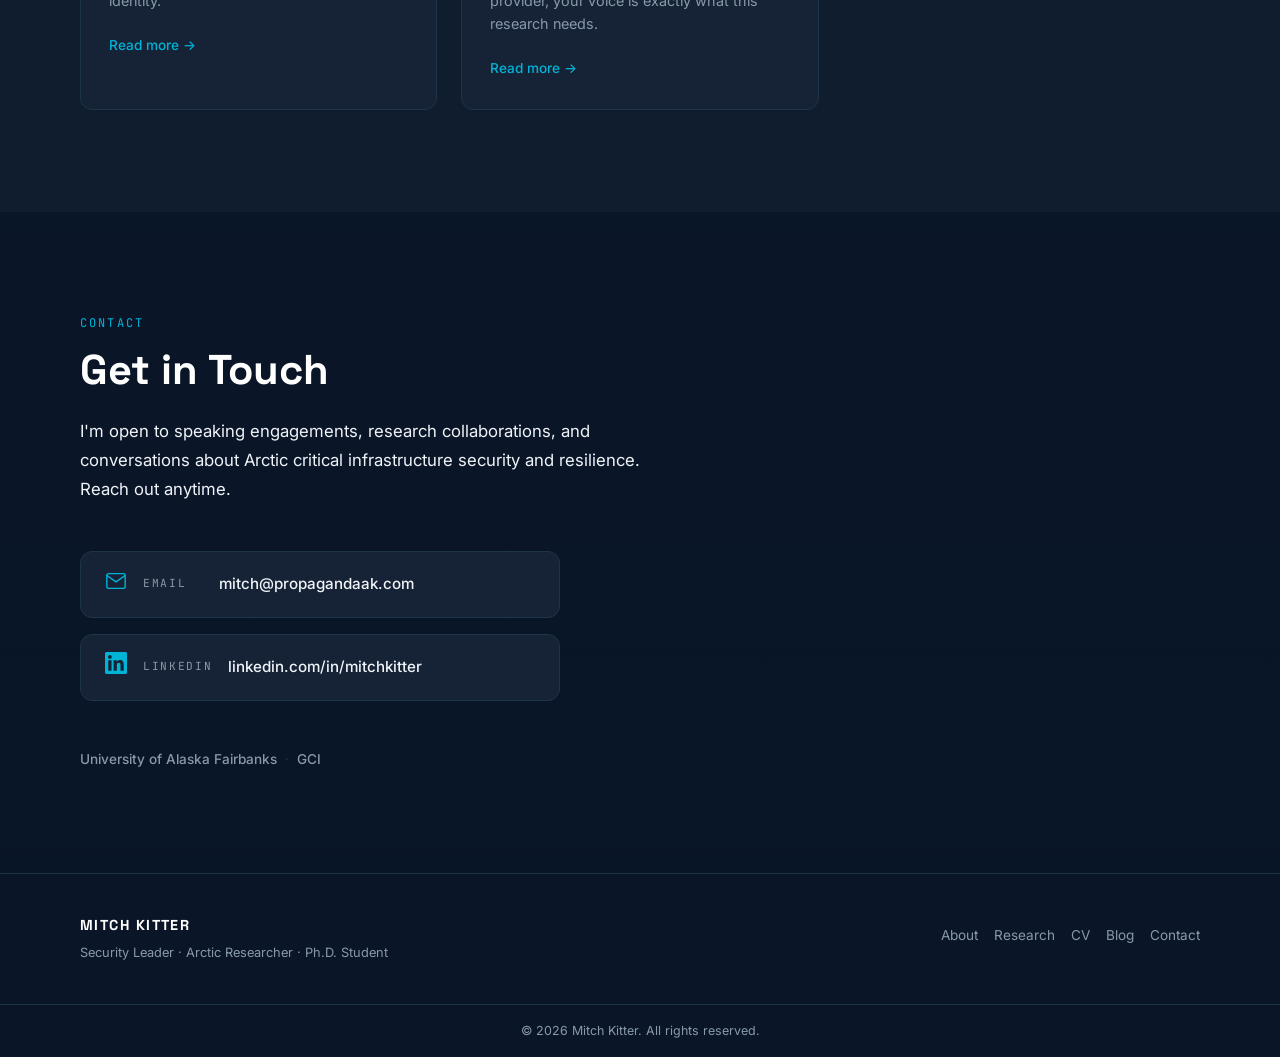
==== commit 610a6d71: "Add the Alaska Telecom Outages map to the homepage research section A mirrored row in "Why This Rese" ====
--- a/index.html
+++ b/index.html
@@ -309,6 +309,26 @@
             </div>
           </div>
 
+          <div class="why-intro-row why-intro-row--reverse">
+            <p class="why-intro">Since 2006, 195 outages across Alaska's telecommunications infrastructure have been publicly reported, from subsea cable breaks and fiber cuts to storms, earthquakes, power failures and equipment faults. The animated outage map plays two decades of them back on the state's fiber network, with sources for every event.</p>
+            <figure class="threat-map-figure outage-map-figure">
+              <a class="threat-map-link" href="alaska-telecom-outages/" target="_blank" rel="noopener noreferrer" aria-label="Watch the animated map of Alaska telecom outages, 2006 to 2026 (opens in a new tab)">
+                <img
+                  src="assets/images/alaska-telecom-outages-map.jpg"
+                  alt="Map of Alaska's subsea and terrestrial fiber network marked with 195 publicly reported telecom outages from 2006 to 2026, colored by cause."
+                  class="threat-map-img"
+                  width="1600"
+                  height="900"
+                  loading="lazy"
+                />
+              </a>
+              <figcaption class="threat-map-caption">
+                Outage record — two decades of publicly reported outages, mapped by cause and compiled for the research.
+                <a href="alaska-telecom-outages/" target="_blank" rel="noopener noreferrer" class="threat-map-caption-link">Watch the animation →</a>
+              </figcaption>
+            </figure>
+          </div>
+
           <p class="why-closing">
             This is not an abstract academic exercise. Alaska's telecommunications infrastructure is a strategic asset — and the people who protect it need research that reflects the reality they face.
           </p>
--- a/css/style.css
+++ b/css/style.css
@@ -844,6 +844,12 @@
   margin: 0;
 }
 
+/* Mirrored row (image on the left); stacks text-then-image on mobile like the first row */
+.why-intro-row--reverse {
+  flex-direction: row-reverse;
+  margin-top: 2.5rem;
+}
+
 .threat-map-figure {
   margin: 2.5rem 0;
 }
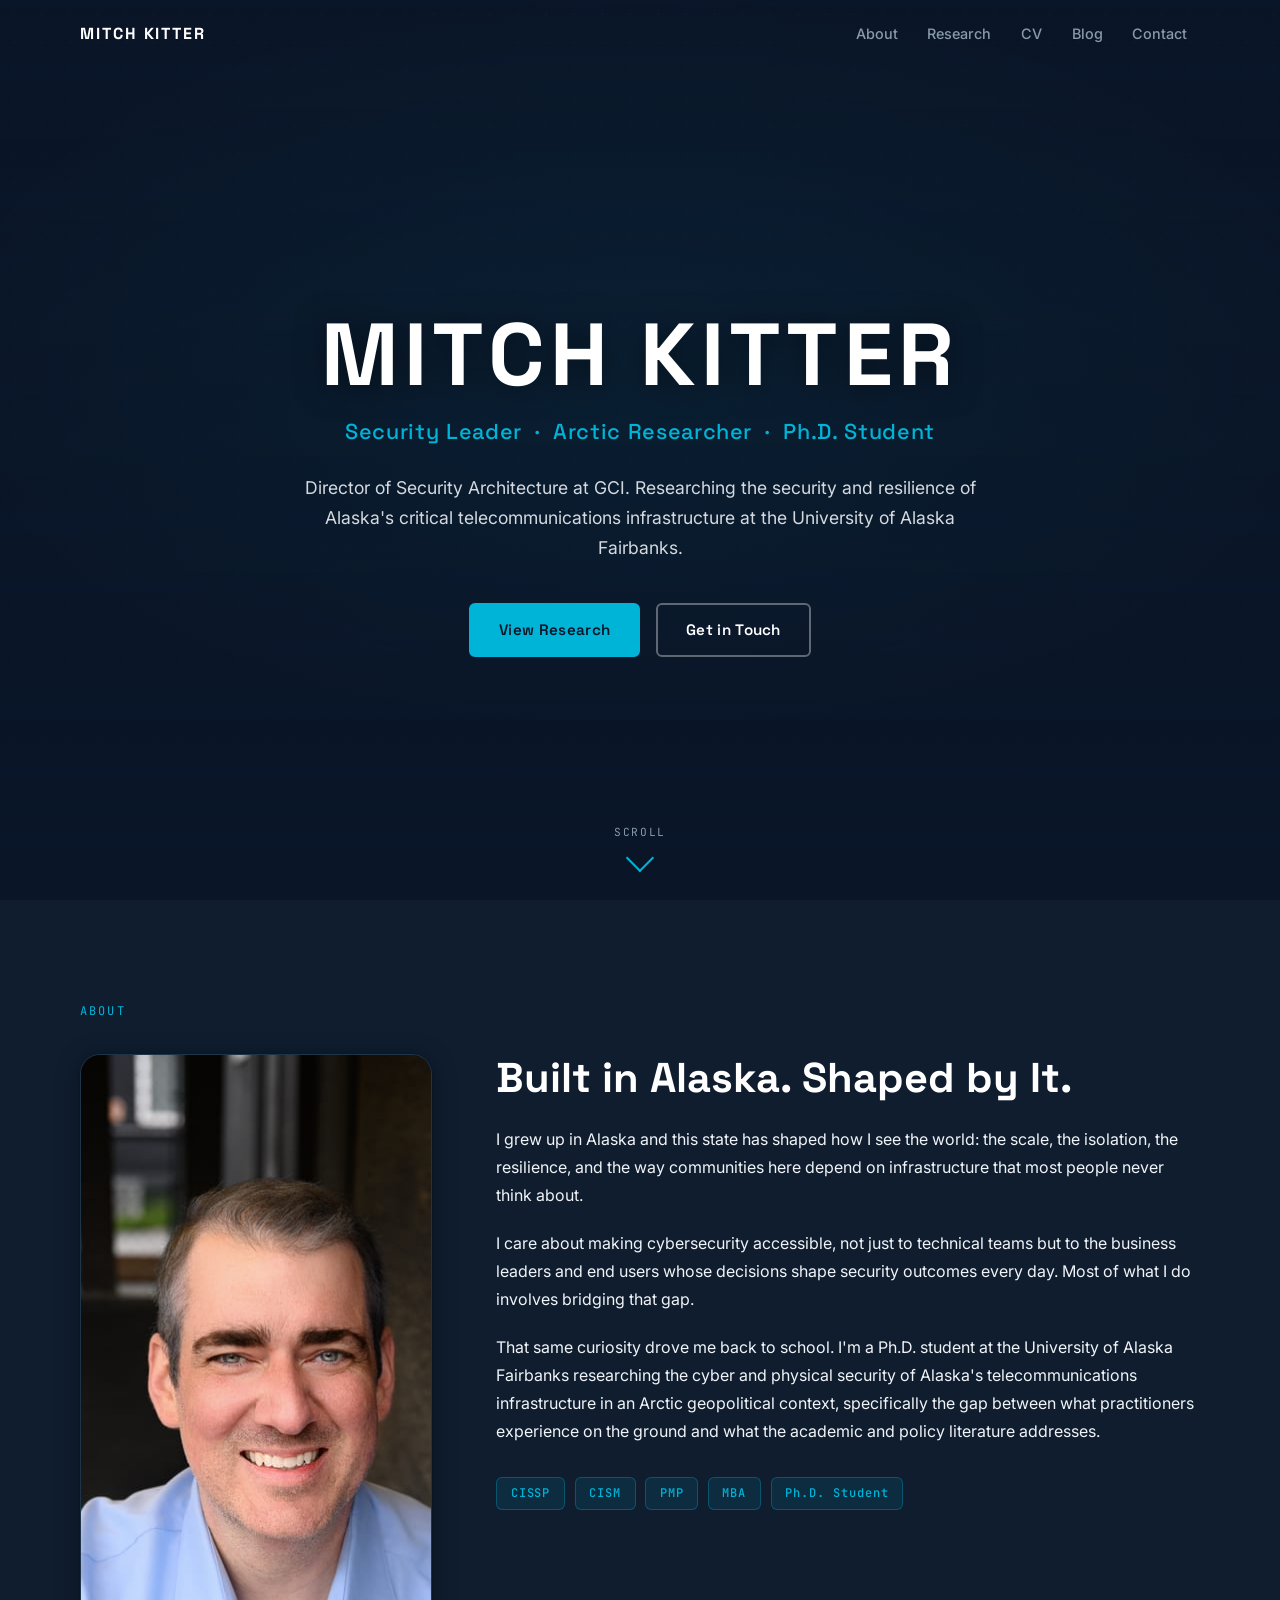
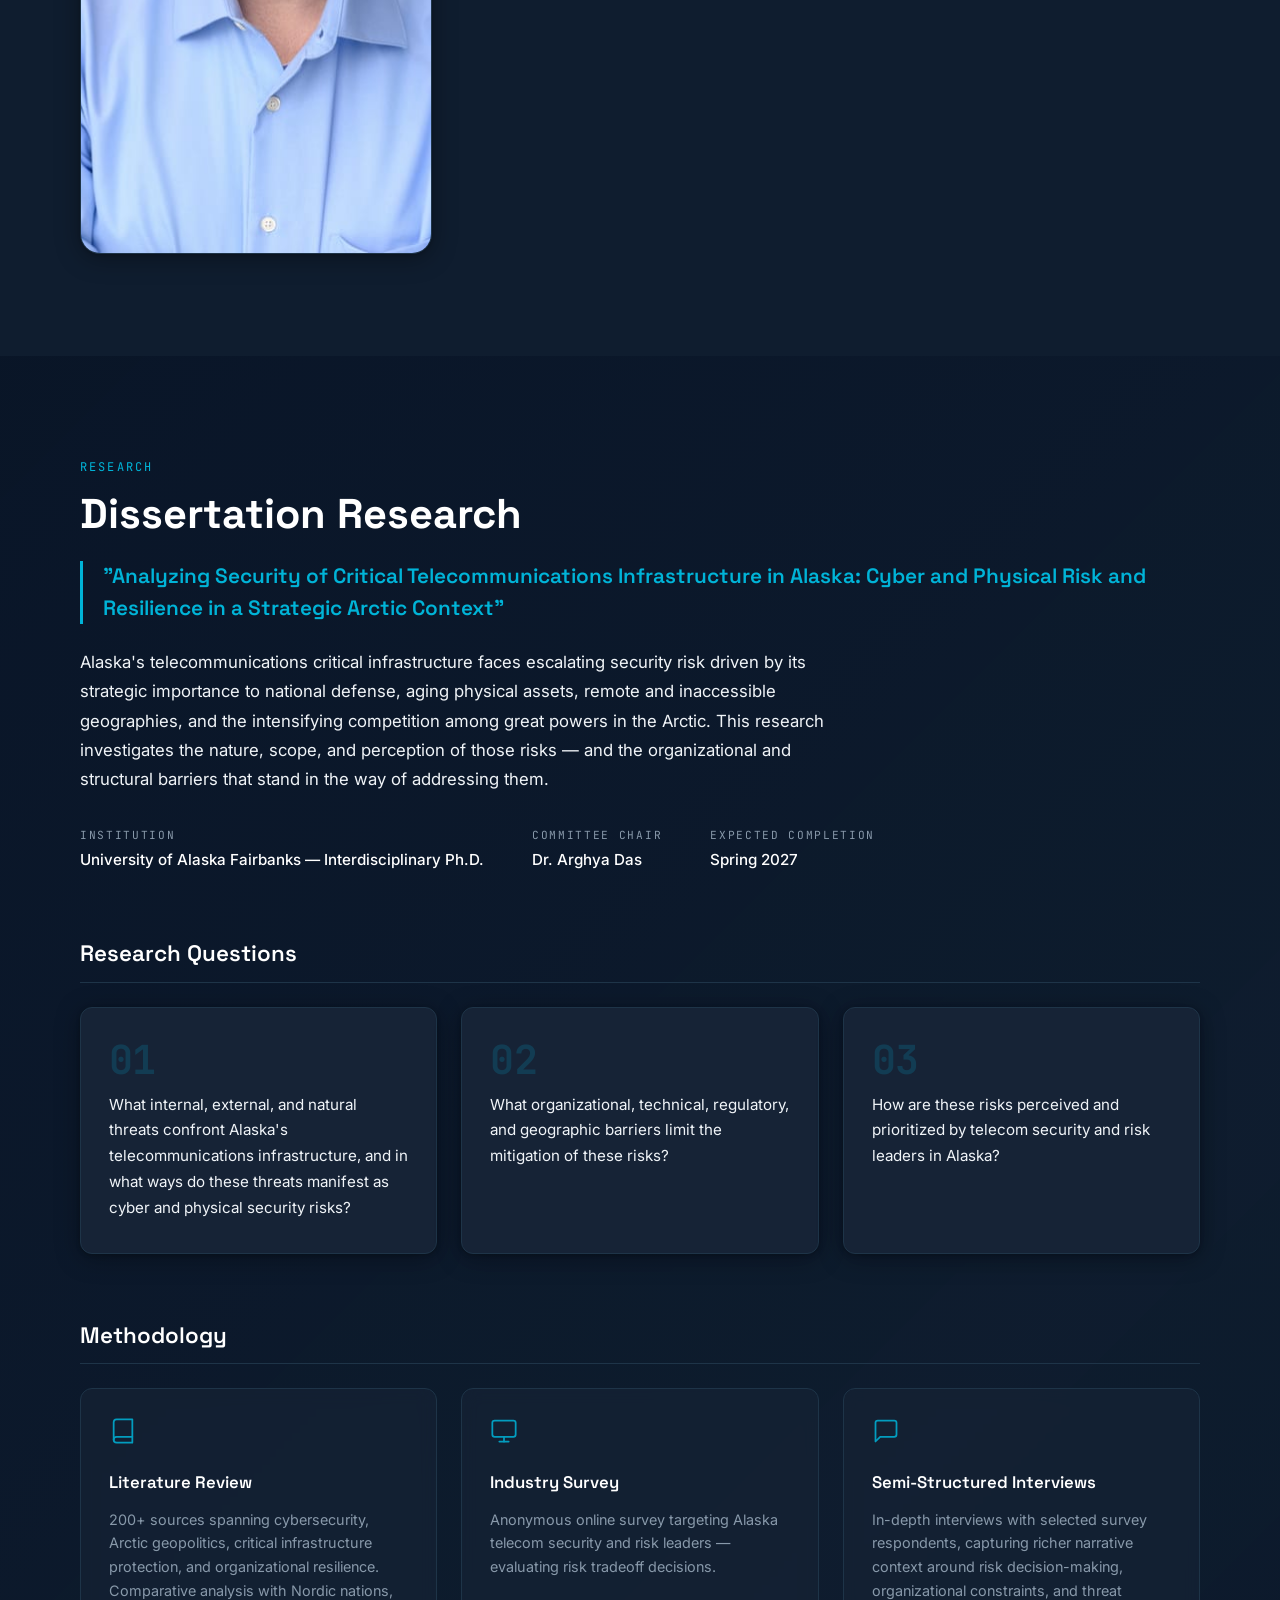
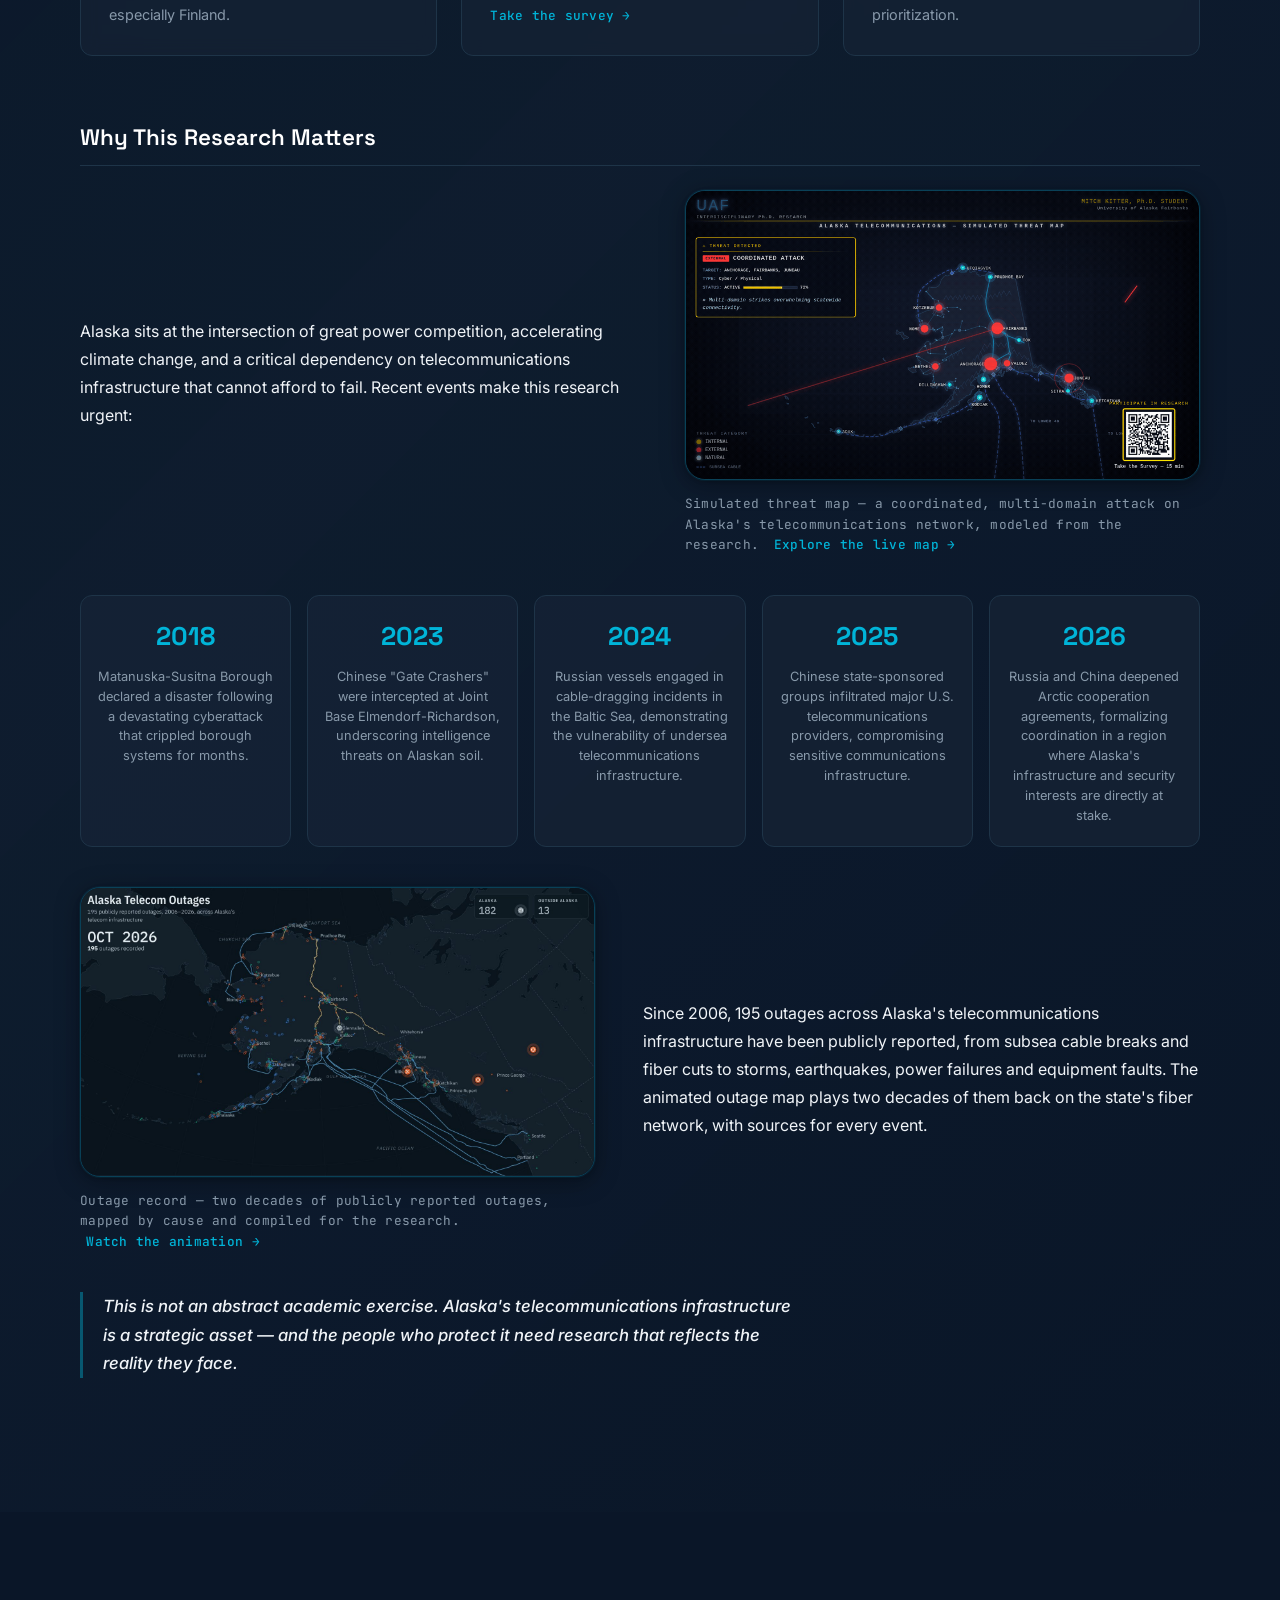
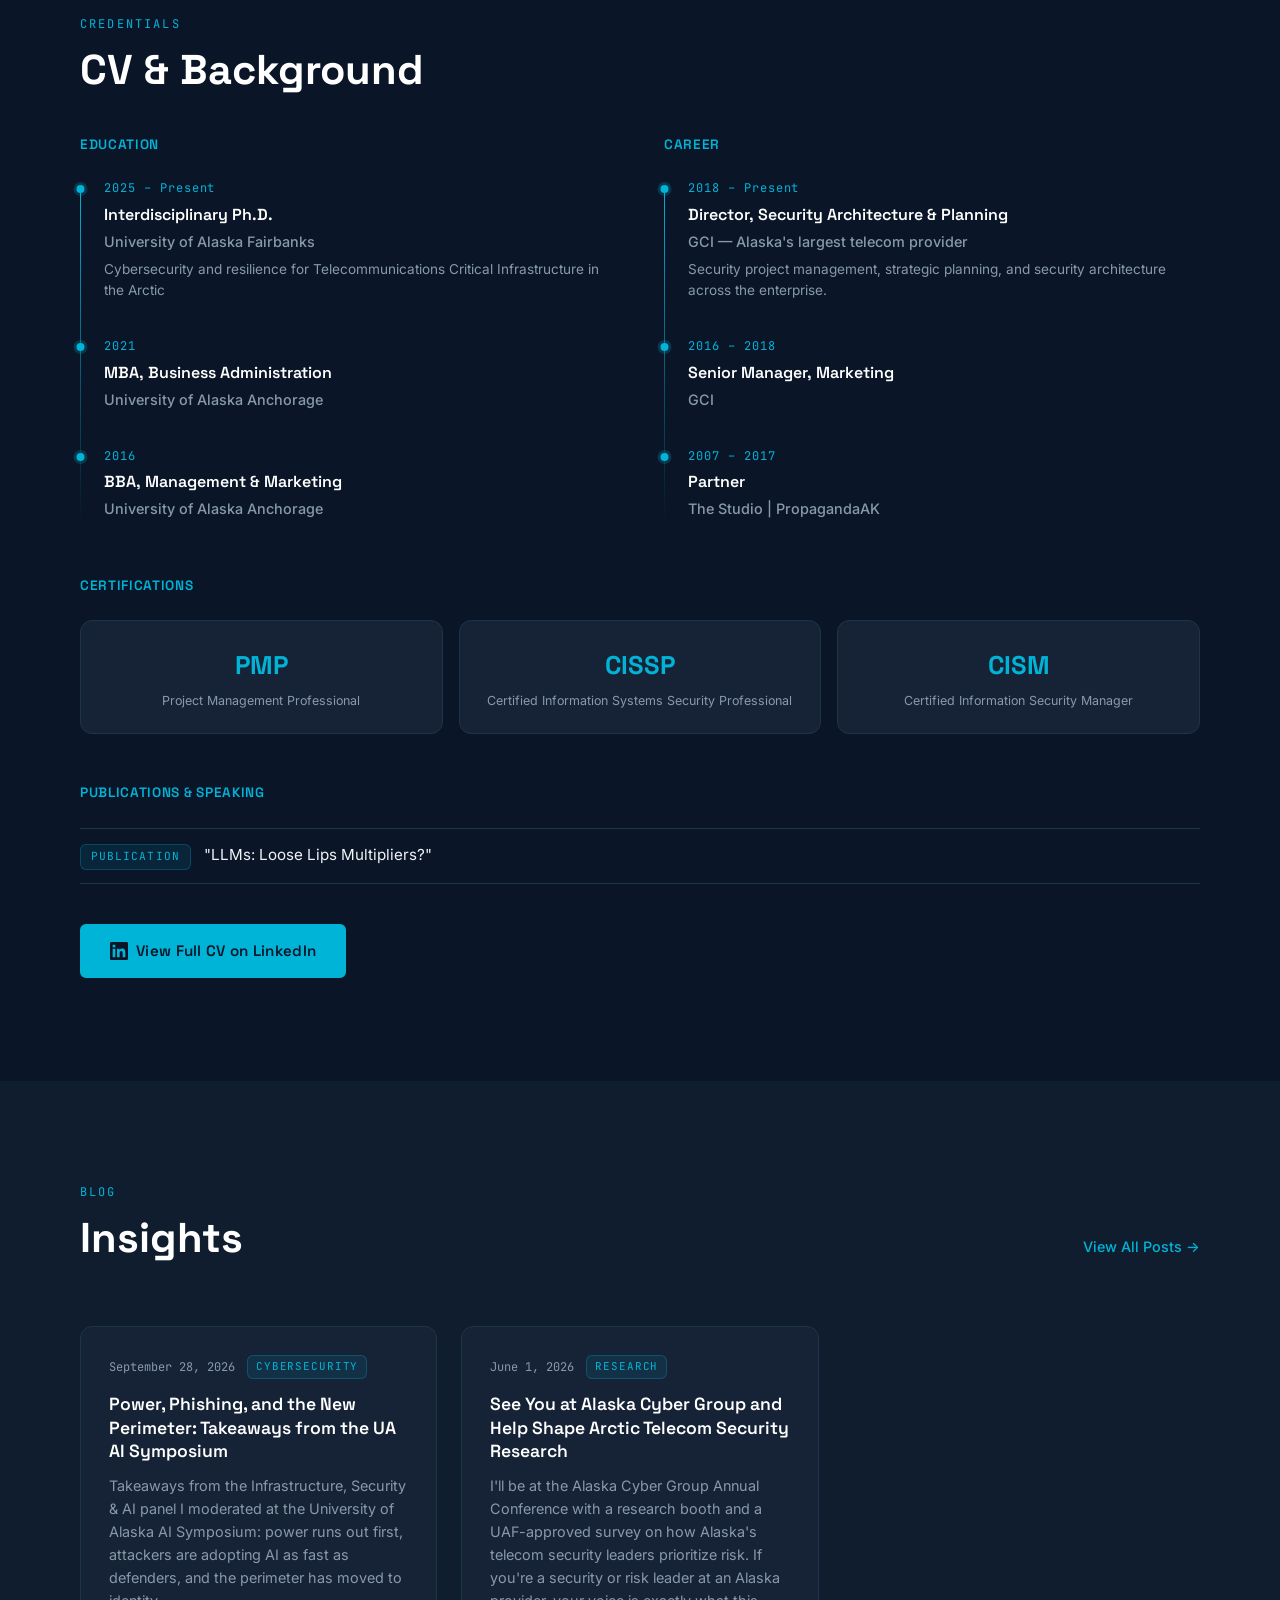
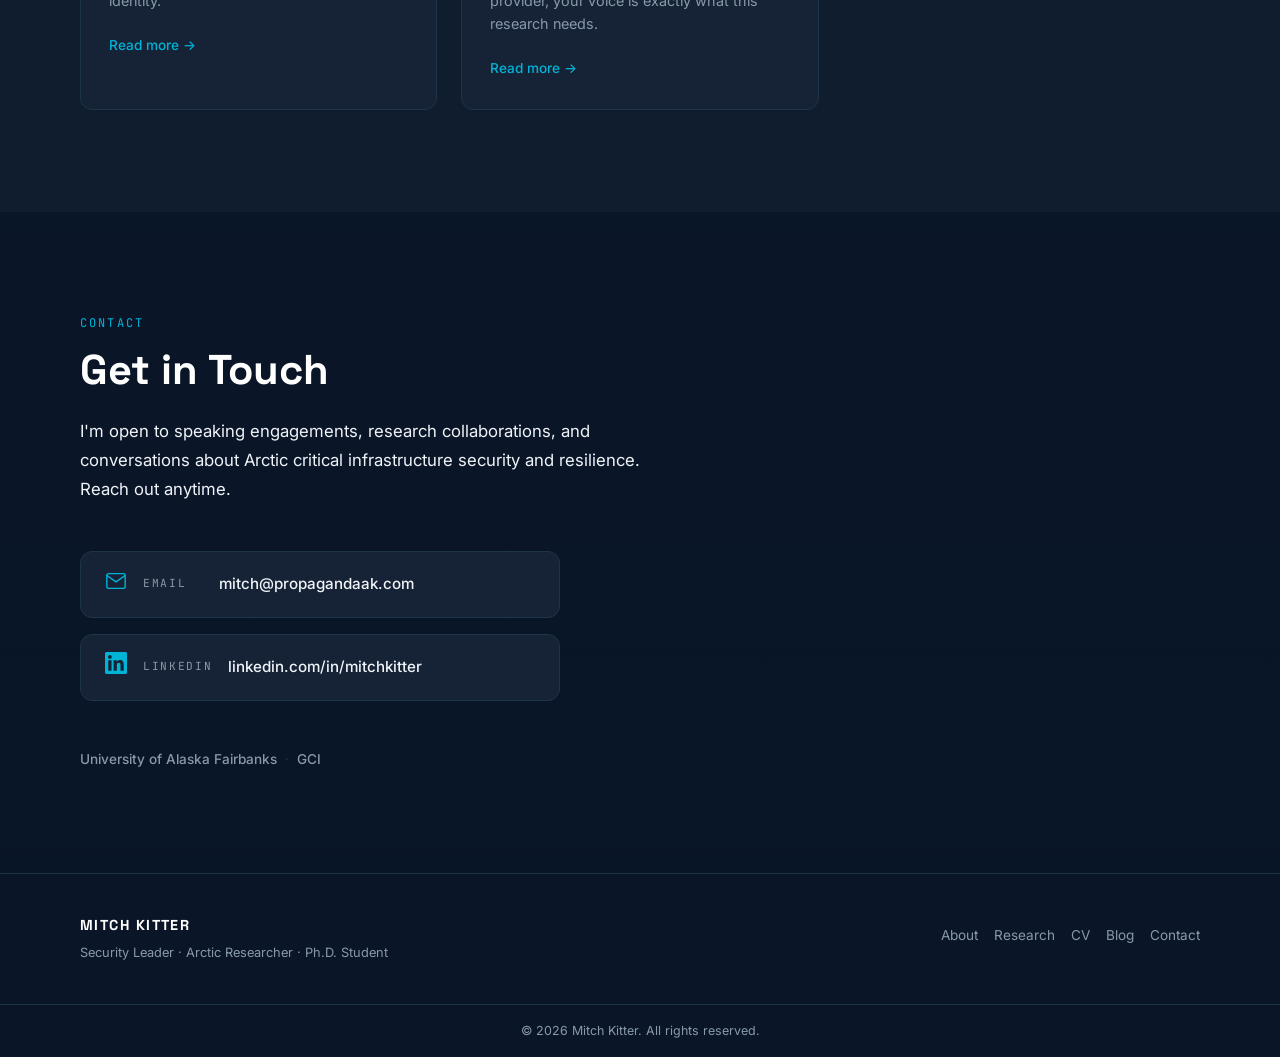
==== commit 85e9bc74: "Correct the dissertation title: Analyzing, not Maintaining The title has been "Analyzing Security of" ====
--- a/index.html
+++ b/index.html
@@ -195,7 +195,7 @@
         <div class="research-overview fade-in-up">
           <h2 class="section-heading">Dissertation Research</h2>
           <blockquote class="dissertation-title">
-            "Maintaining Security of Critical Telecommunications Infrastructure in Alaska: Cyber and Physical Risk and Resilience in a Strategic Arctic Context"
+            "Analyzing Security of Critical Telecommunications Infrastructure in Alaska: Cyber and Physical Risk and Resilience in a Strategic Arctic Context"
           </blockquote>
           <p class="research-problem">
             Alaska's telecommunications critical infrastructure faces escalating security risk driven by its strategic importance to national defense, aging physical assets, remote and inaccessible geographies, and the intensifying competition among great powers in the Arctic. This research investigates the nature, scope, and perception of those risks — and the organizational and structural barriers that stand in the way of addressing them.
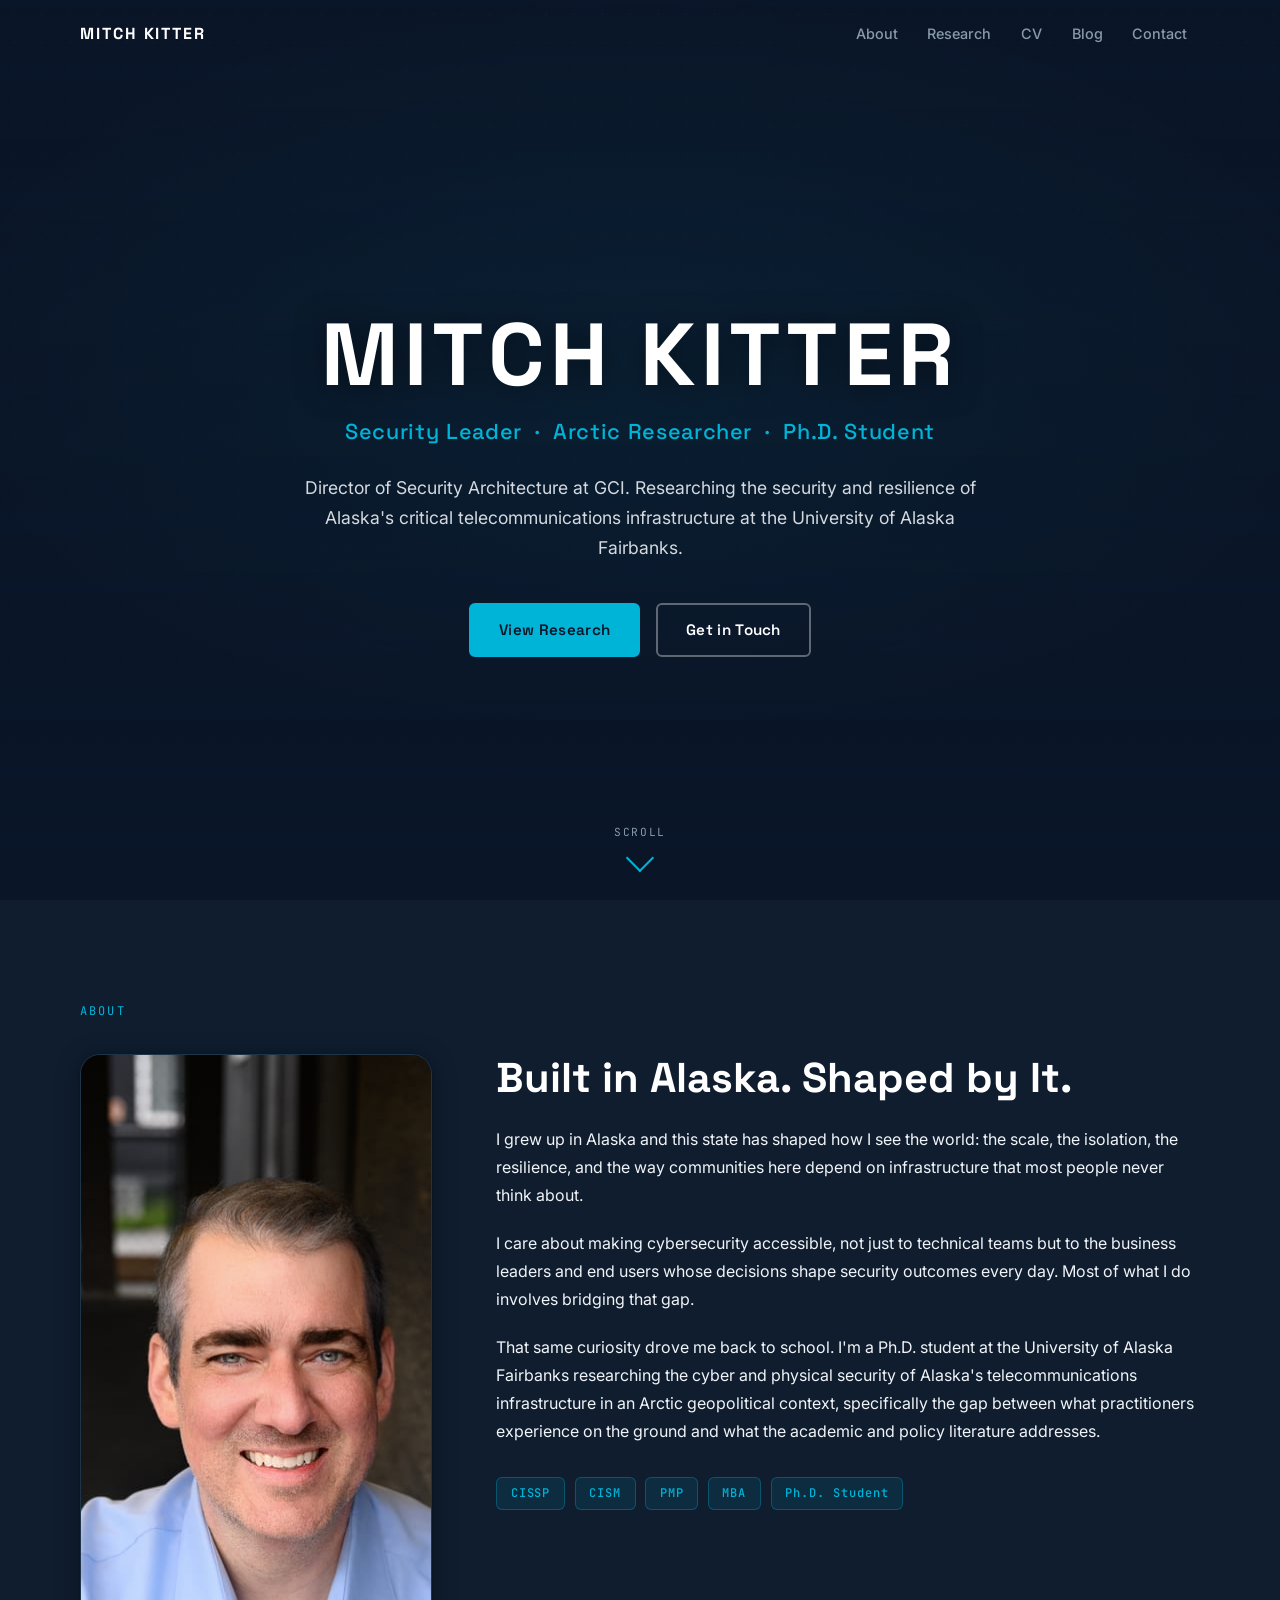
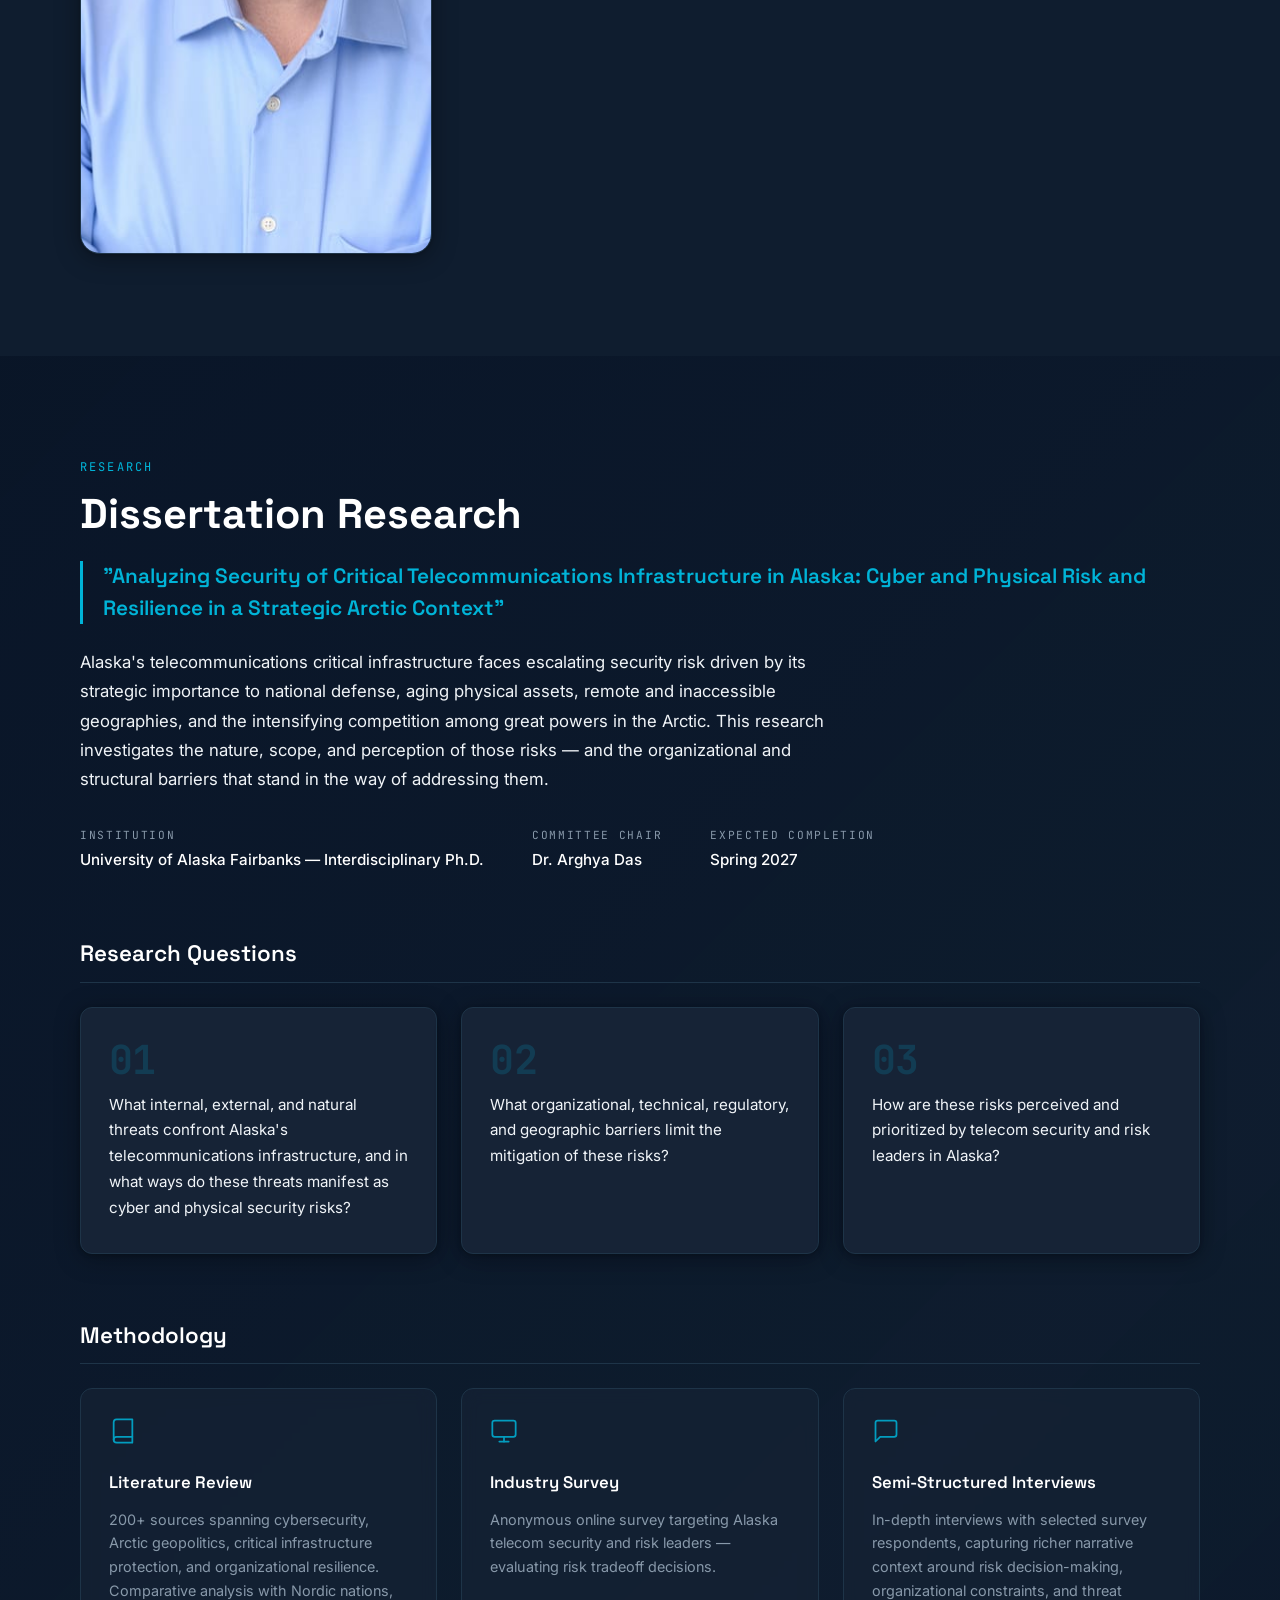
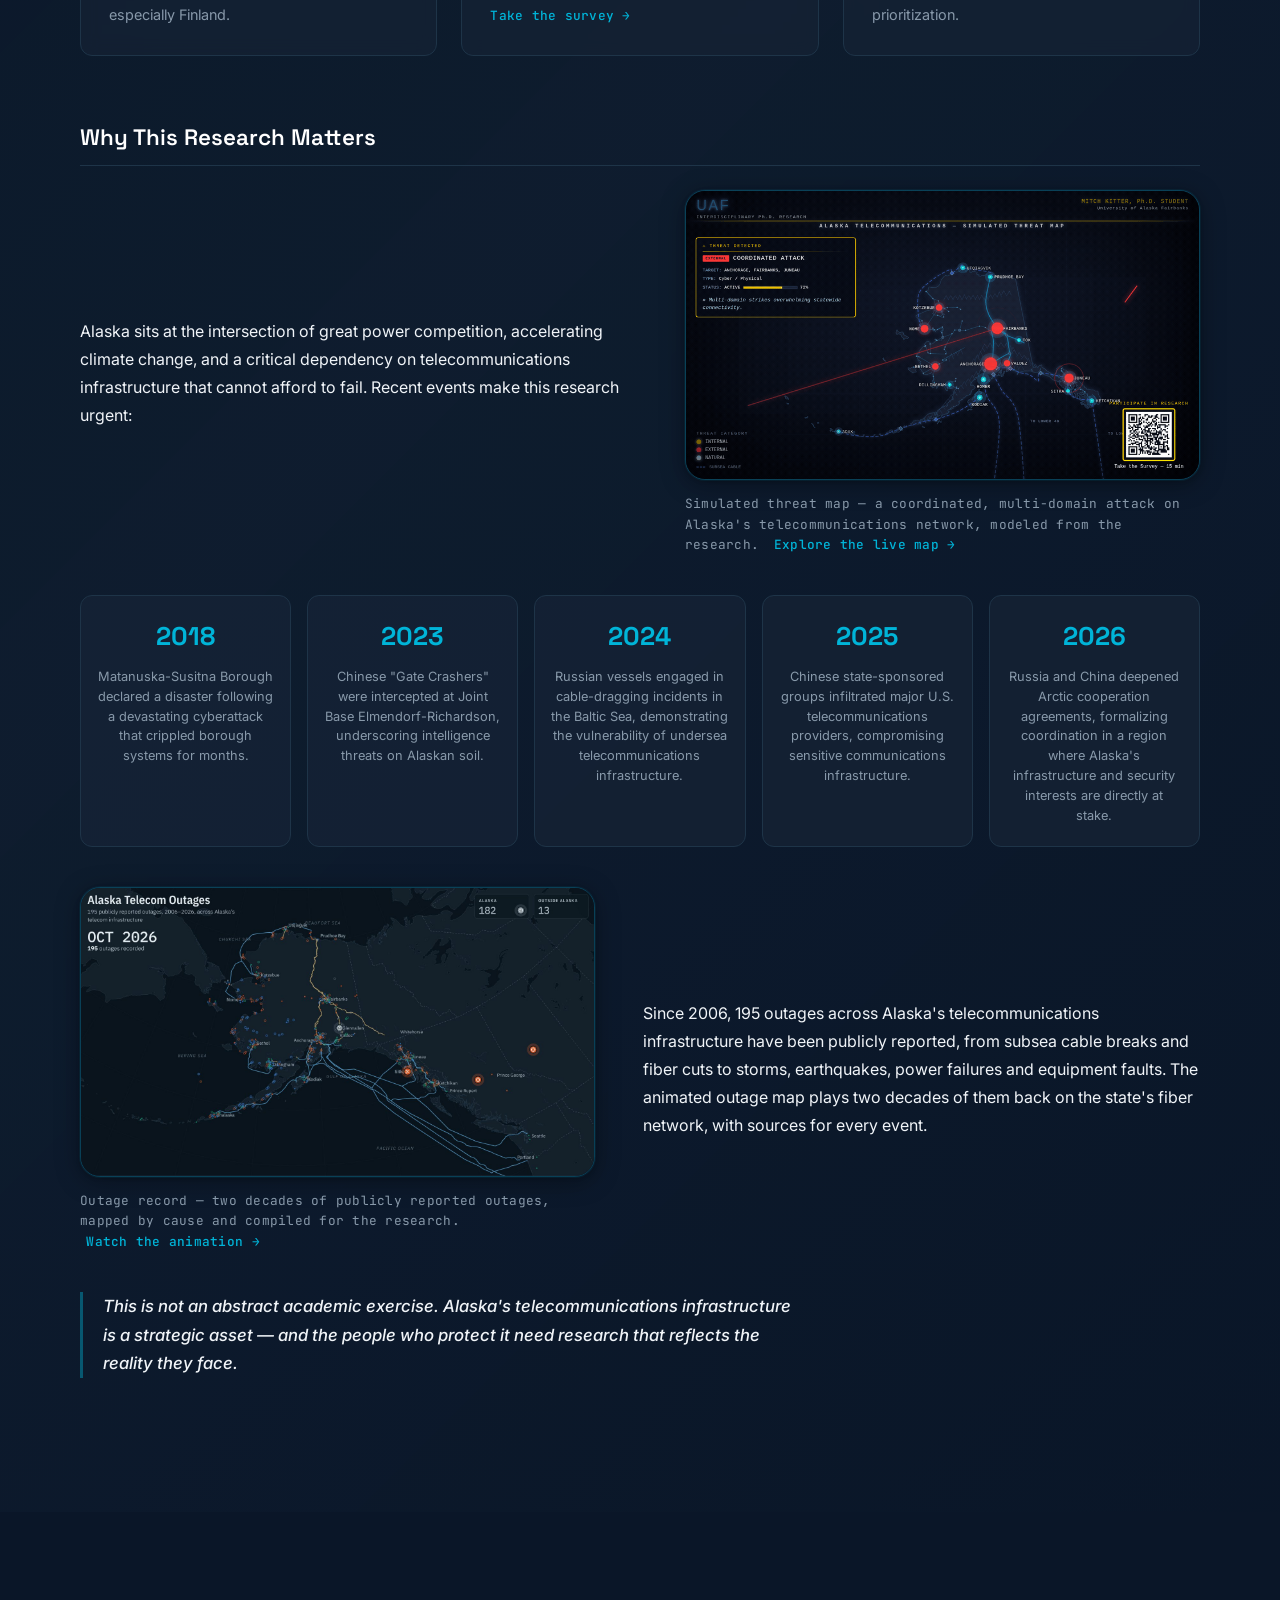
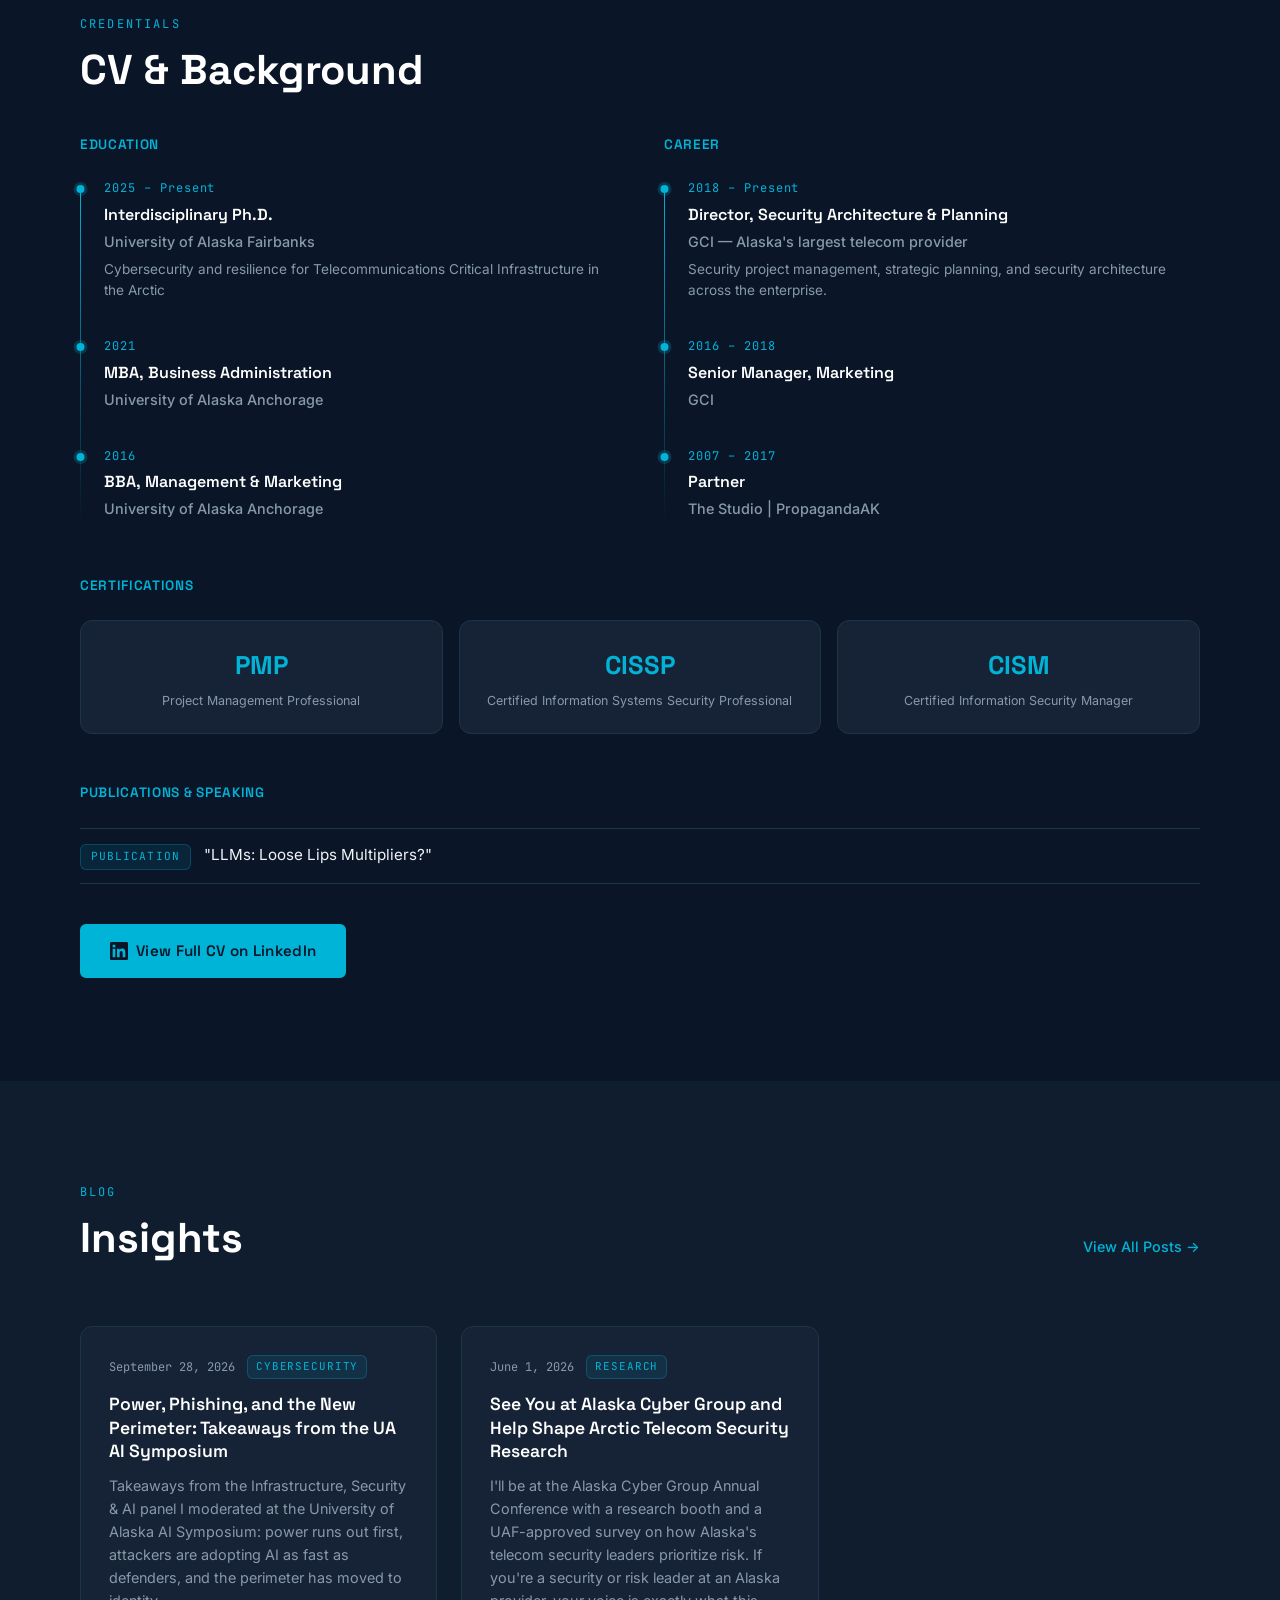
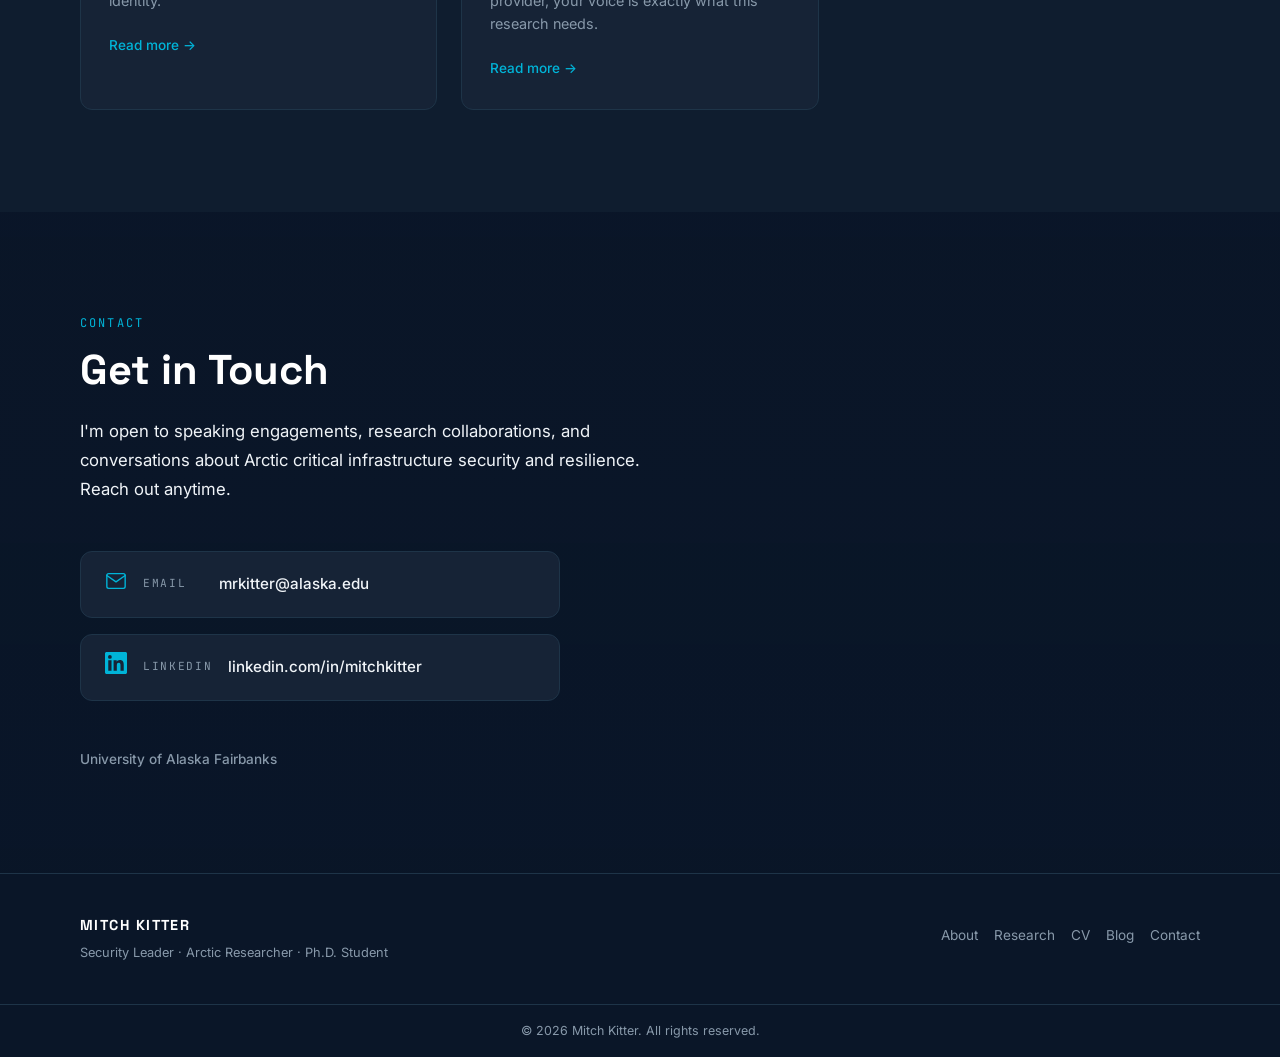
==== commit 25d90d98: "Contact: use mrkitter@alaska.edu and drop GCI from the affiliations line The Get in Touch email (mai" ====
--- a/index.html
+++ b/index.html
@@ -516,12 +516,12 @@
         </p>
 
         <div class="contact-links fade-in-up">
-          <a href="mailto:mitch@propagandaak.com" class="contact-link" aria-label="Send email to Mitch Kitter">
+          <a href="mailto:mrkitter@alaska.edu" class="contact-link" aria-label="Send email to Mitch Kitter">
             <span class="contact-link-icon" aria-hidden="true">
               <svg width="22" height="22" viewBox="0 0 24 24" fill="none" stroke="currentColor" stroke-width="1.5" stroke-linecap="round" stroke-linejoin="round"><path d="M4 4h16c1.1 0 2 .9 2 2v12c0 1.1-.9 2-2 2H4c-1.1 0-2-.9-2-2V6c0-1.1.9-2 2-2z"/><polyline points="22,6 12,13 2,6"/></svg>
             </span>
             <span class="contact-link-label">Email</span>
-            <span class="contact-link-value">mitch@propagandaak.com</span>
+            <span class="contact-link-value">mrkitter@alaska.edu</span>
           </a>
 
           <a href="https://www.linkedin.com/in/mitchkitter/" target="_blank" rel="noopener noreferrer" class="contact-link" aria-label="Visit Mitch Kitter's LinkedIn profile (opens in new tab)">
@@ -535,8 +535,6 @@
 
         <div class="affiliations fade-in-up">
           <span class="affiliation">University of Alaska Fairbanks</span>
-          <span class="affiliation-sep">·</span>
-          <span class="affiliation">GCI</span>
         </div>
       </div>
     </section>
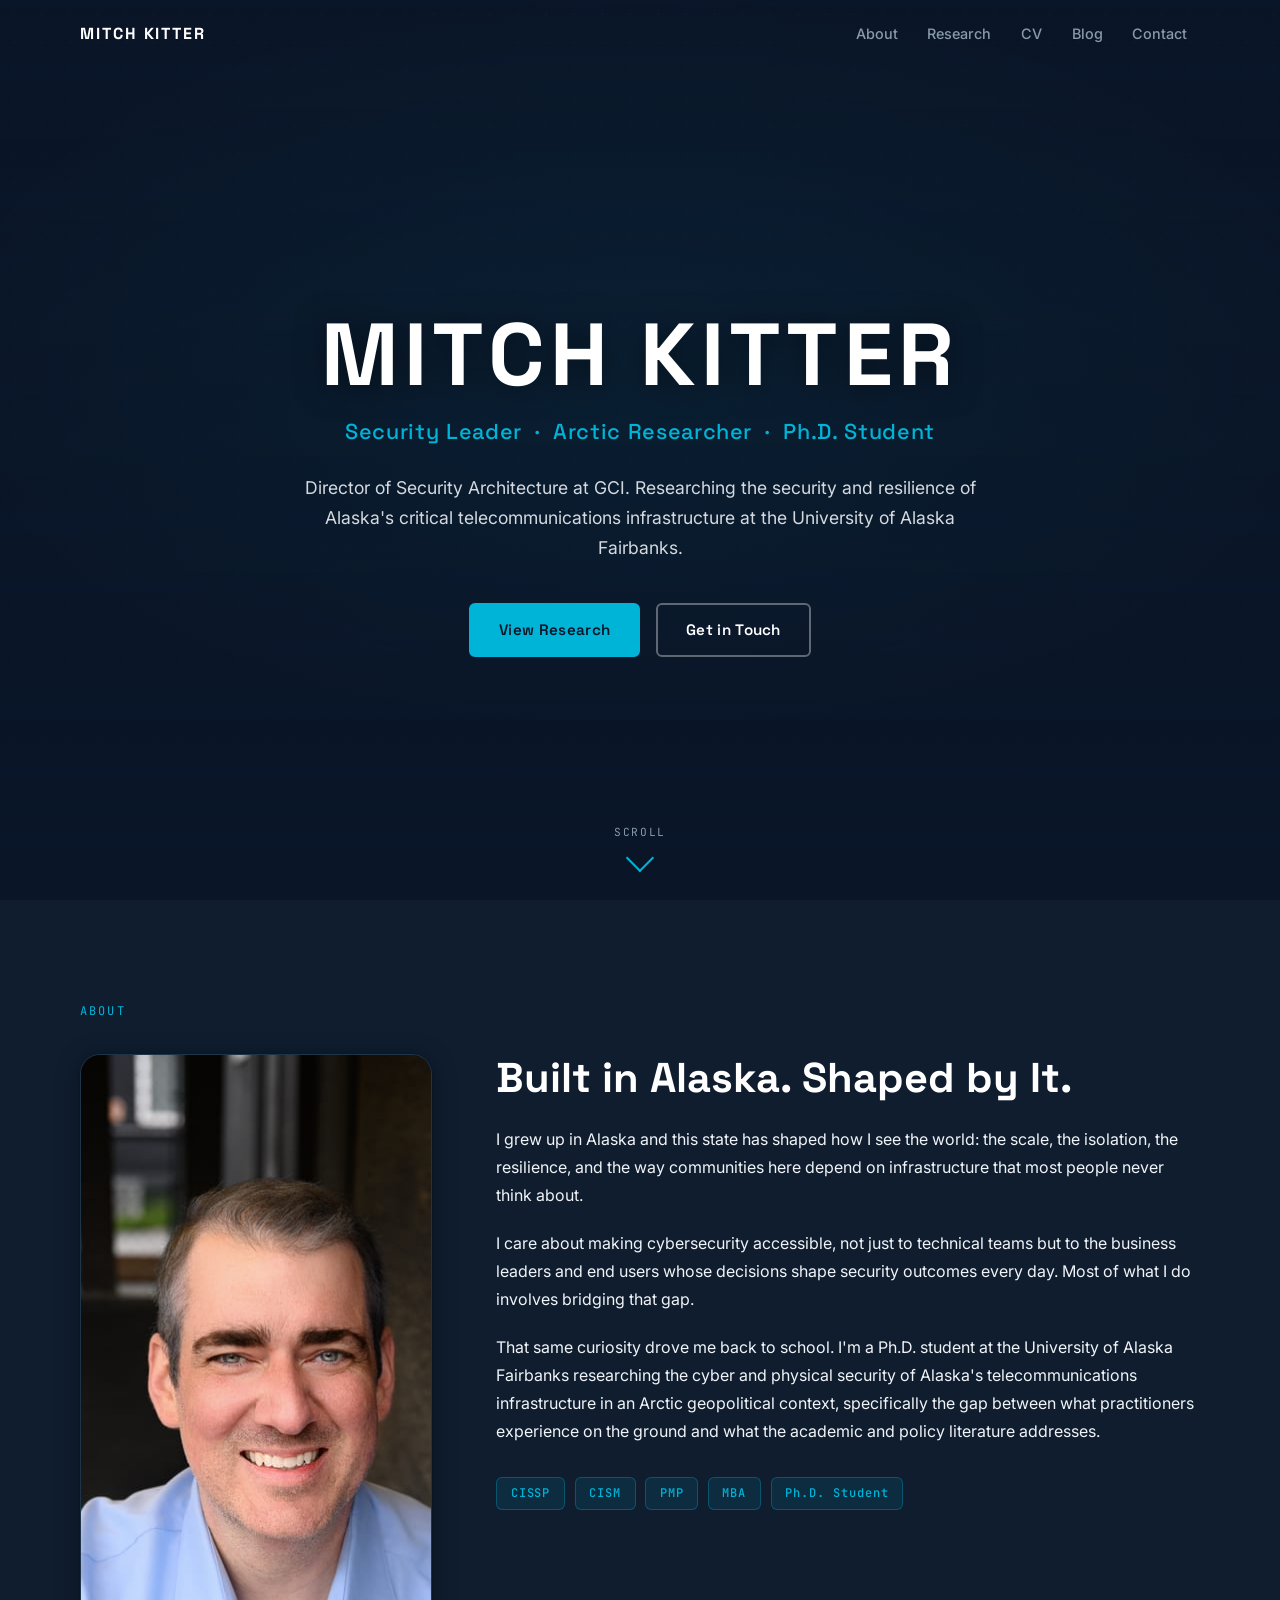
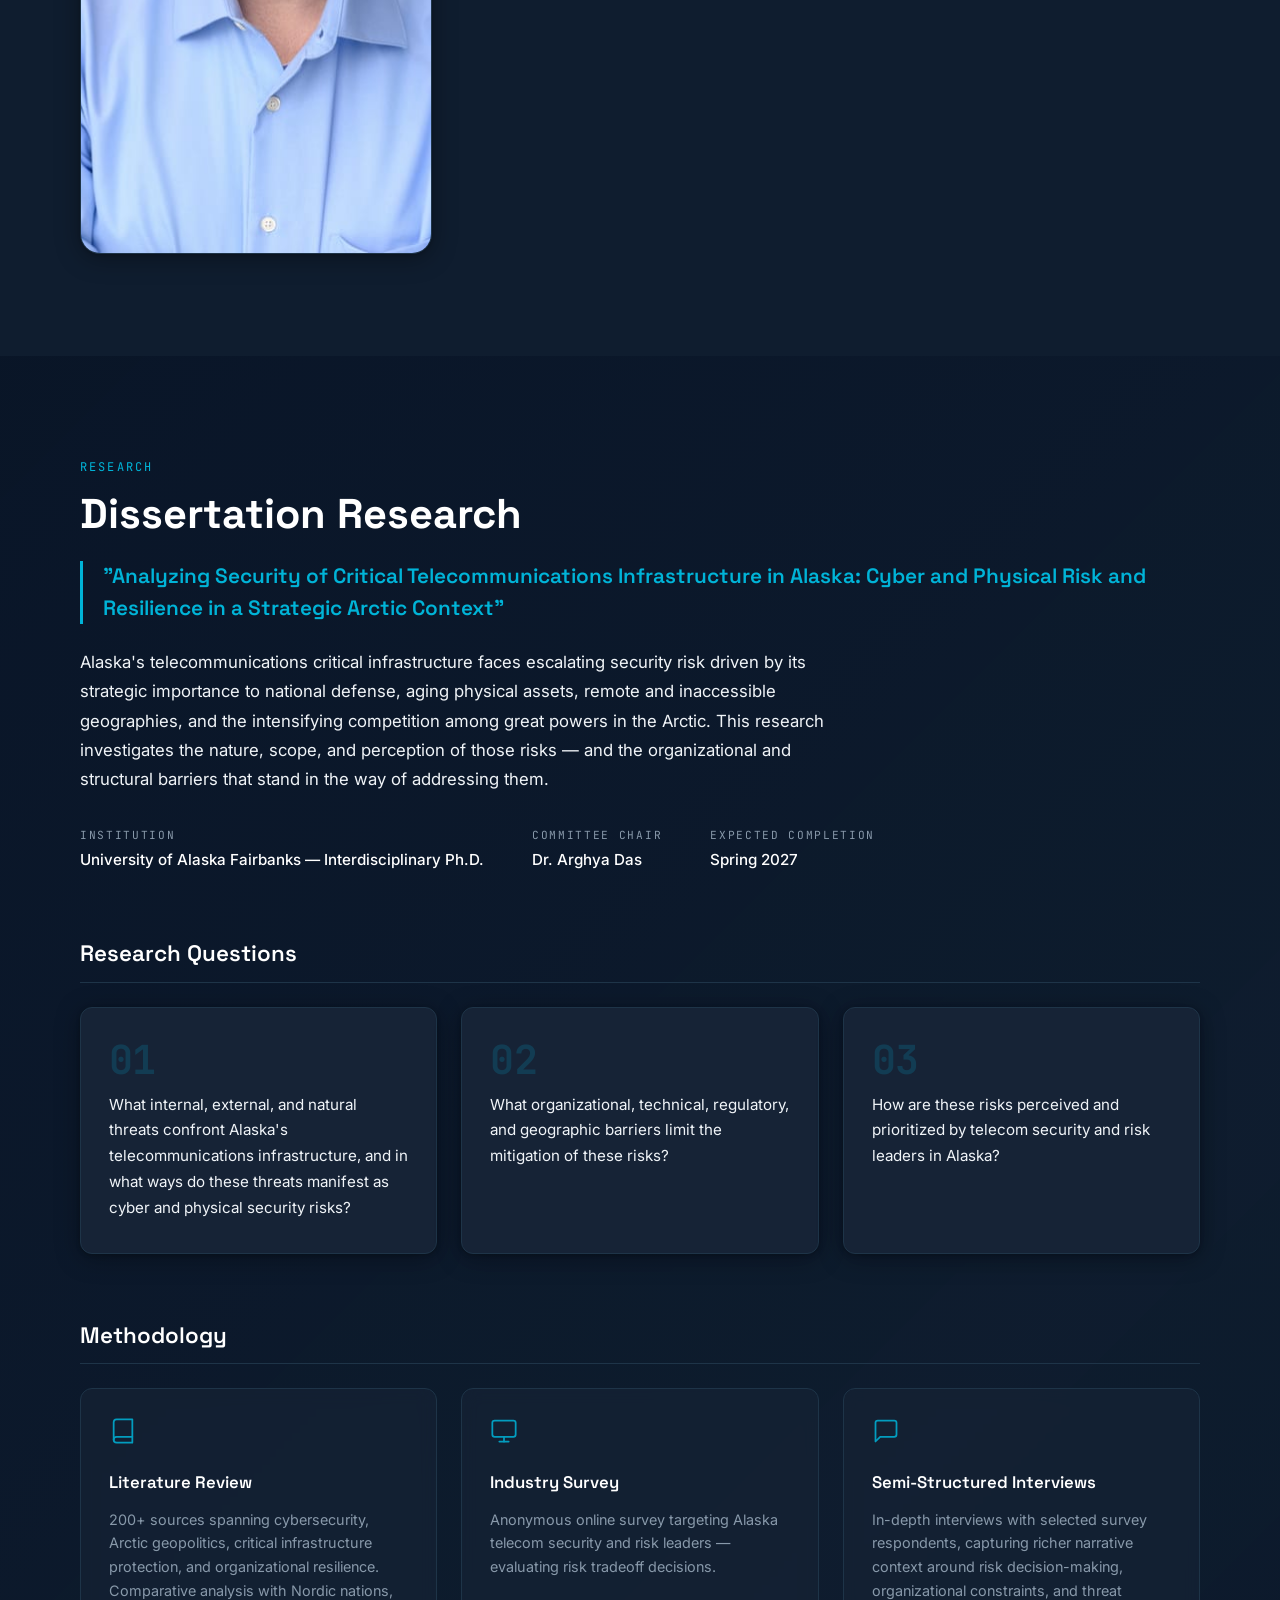
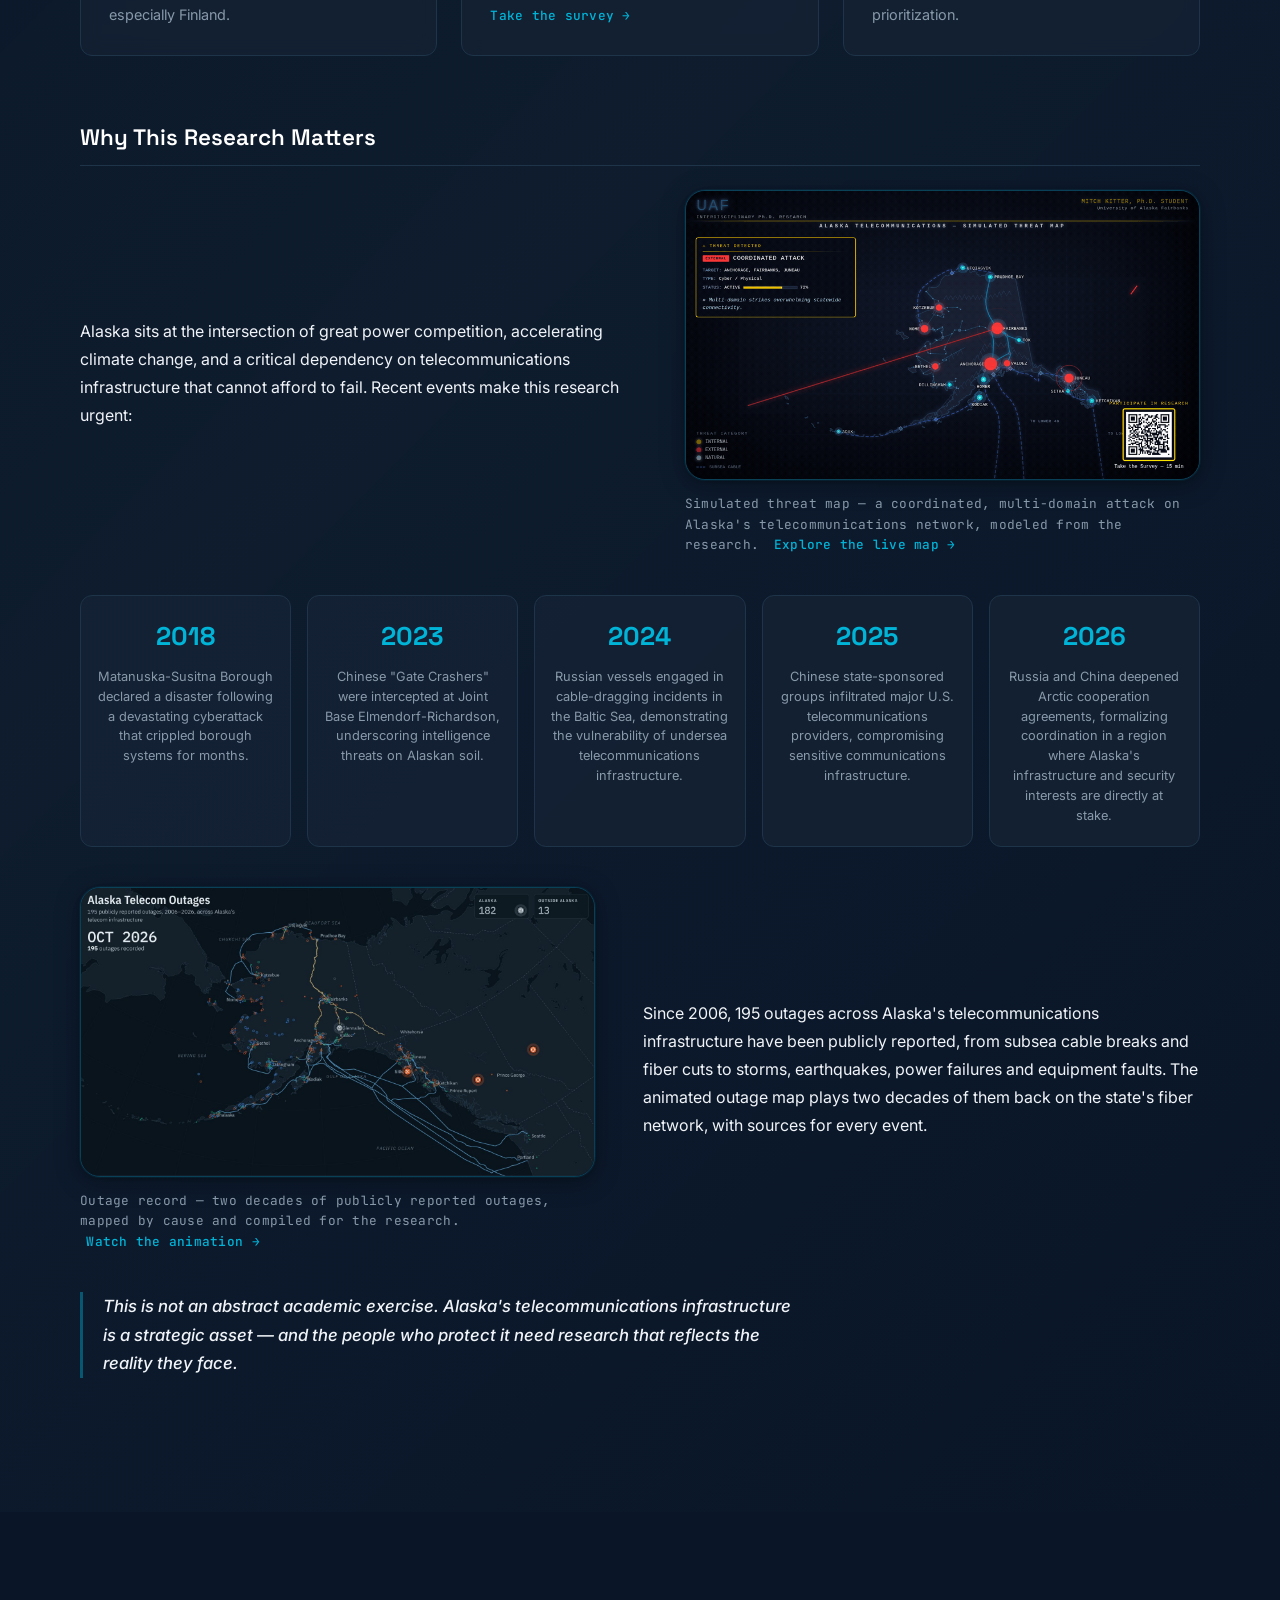
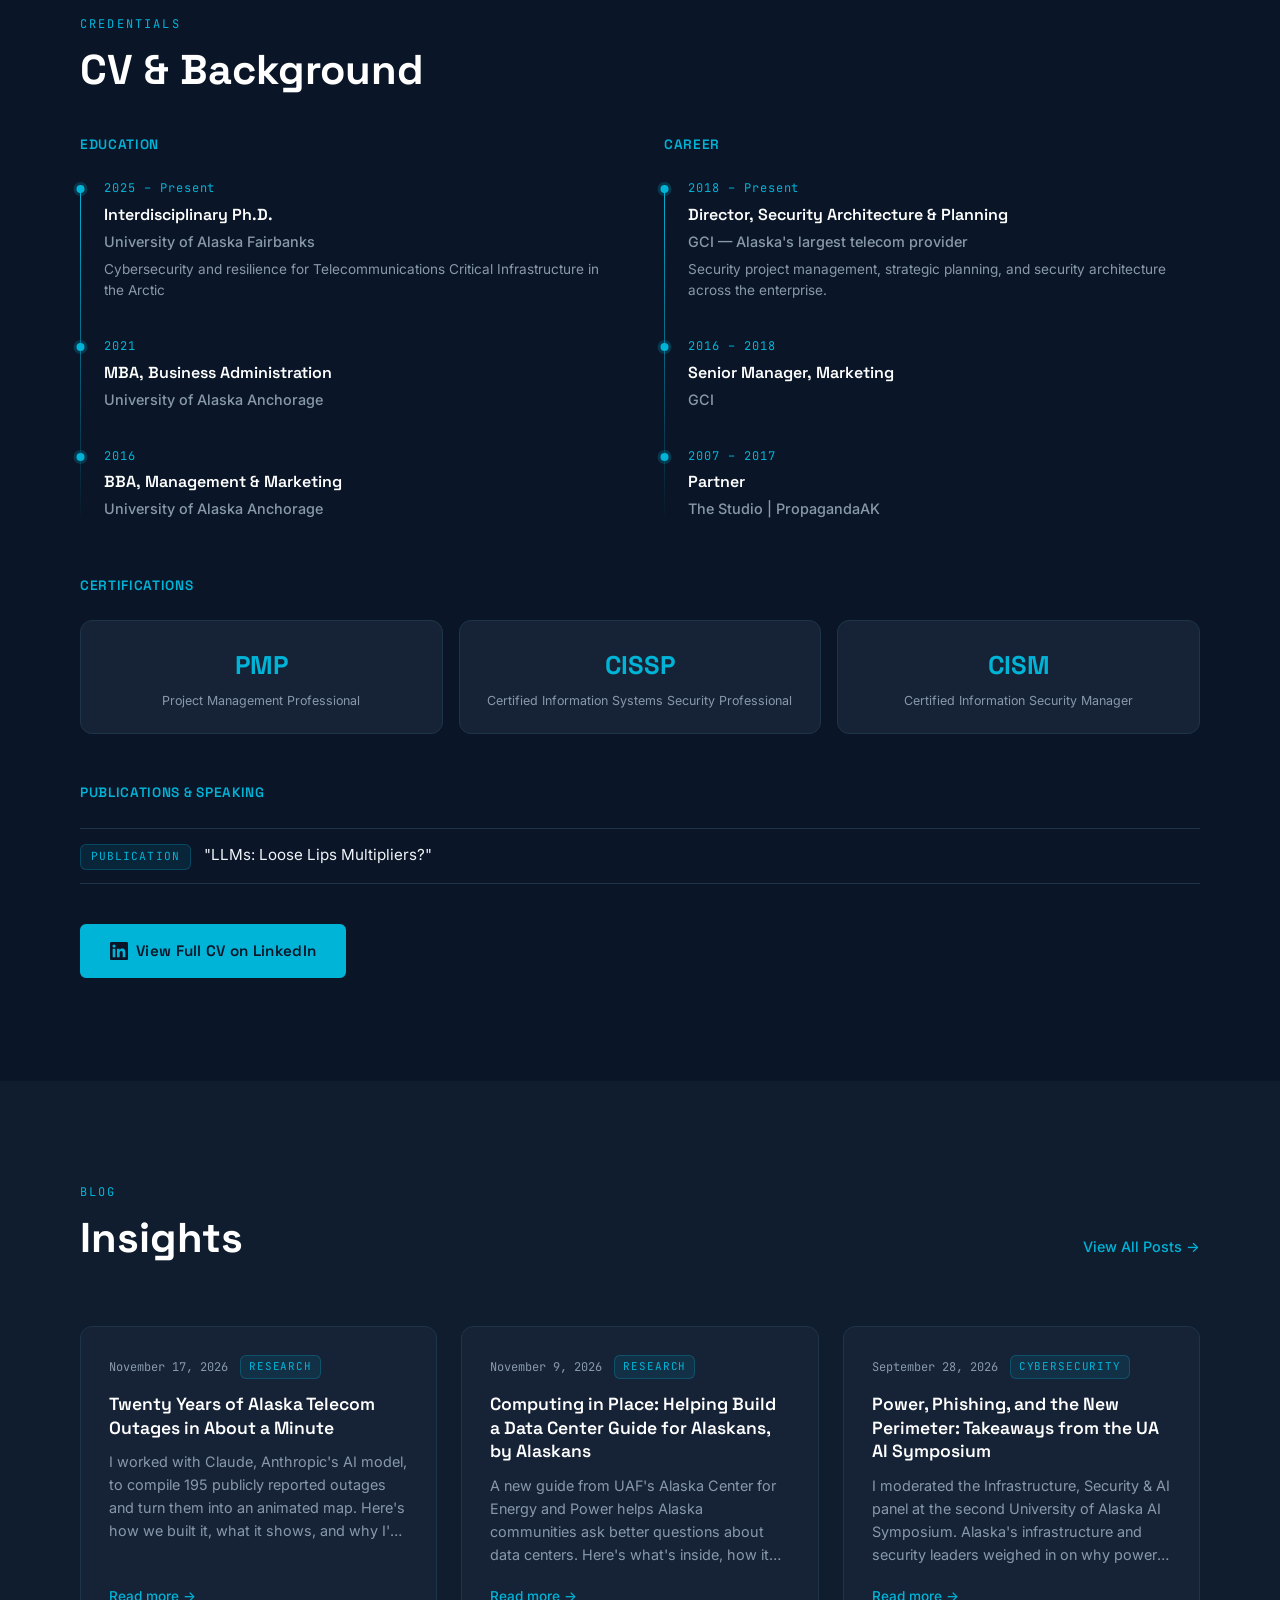
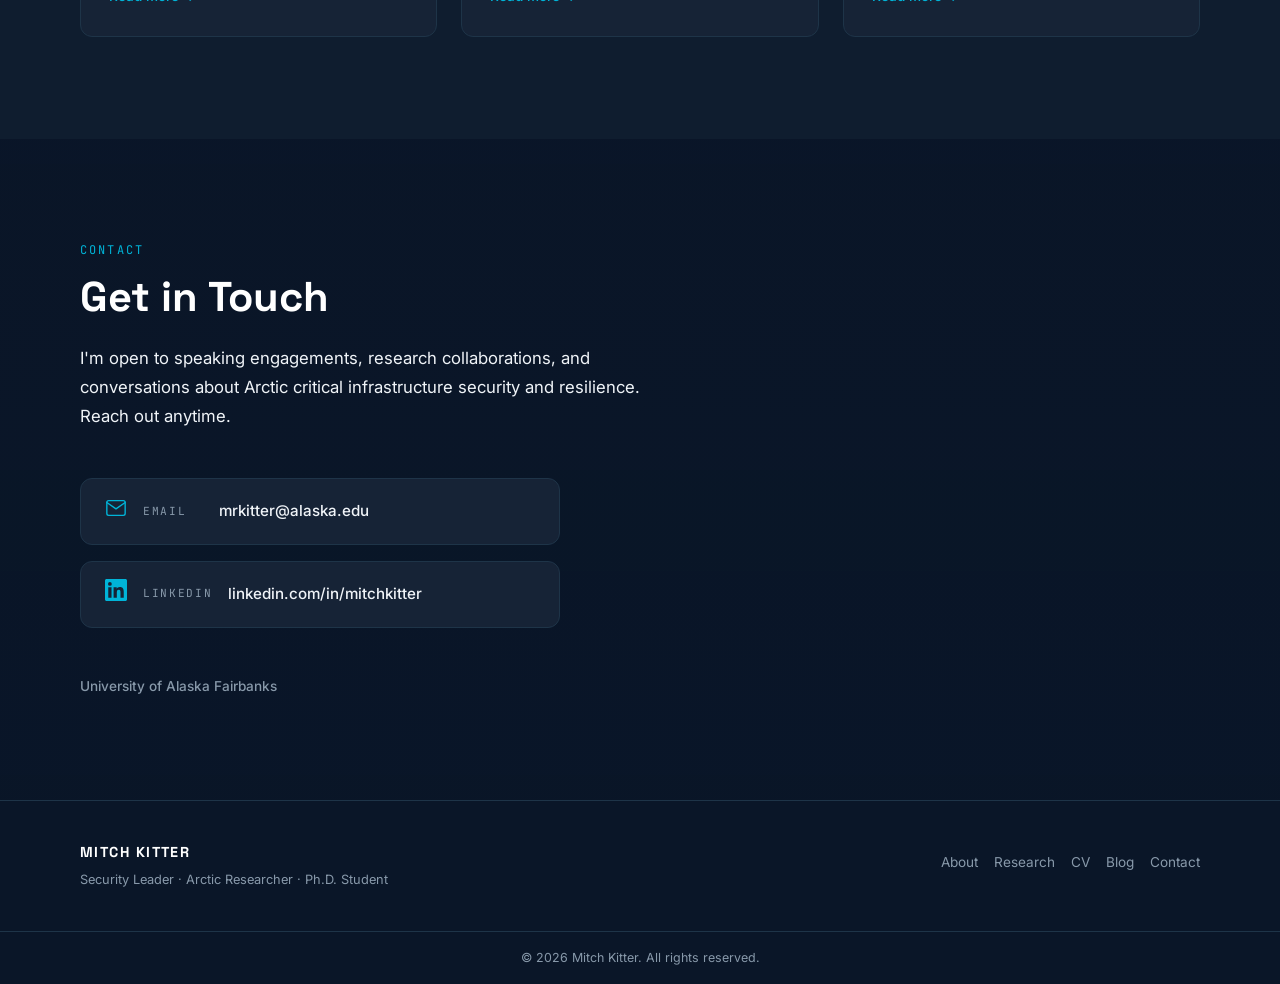
==== commit 8536bba6: "Homepage Insights: always show the three newest blog posts - js/main.js: on the homepage, fetch blog" ====
--- a/index.html
+++ b/index.html
@@ -462,24 +462,34 @@
 
         <!-- Blog preview cards -->
         <div class="blog-cards fade-in-up">
+          <!-- Fallback cards. js/main.js replaces these with the three newest posts in blog.html. -->
           <div class="blog-cards-grid">
+            <article class="blog-card">
+              <div class="blog-card-meta">
+                <time datetime="2026-11-17">November 17, 2026</time>
+                <span class="blog-tag">Research</span>
+              </div>
+              <h3 class="blog-card-title"><a href="blog/alaska-telecom-outages-map.html">Twenty Years of Alaska Telecom Outages in About a Minute</a></h3>
+              <p class="blog-card-excerpt">I worked with Claude, Anthropic's AI model, to compile 195 publicly reported outages and turn them into an animated map. Here's how we built it, what it shows, and why I'm experimenting with generative AI to make research people can see.</p>
+              <a href="blog/alaska-telecom-outages-map.html" class="blog-read-more">Read more →</a>
+            </article>
+            <article class="blog-card">
+              <div class="blog-card-meta">
+                <time datetime="2026-11-09">November 9, 2026</time>
+                <span class="blog-tag">Research</span>
+              </div>
+              <h3 class="blog-card-title"><a href="blog/computing-in-place-2026.html">Computing in Place: Helping Build a Data Center Guide for Alaskans, by Alaskans</a></h3>
+              <p class="blog-card-excerpt">A new guide from UAF's Alaska Center for Energy and Power helps Alaska communities ask better questions about data centers. Here's what's inside, how it came together, and why I'm honored to have helped bring it to life.</p>
+              <a href="blog/computing-in-place-2026.html" class="blog-read-more">Read more →</a>
+            </article>
             <article class="blog-card">
               <div class="blog-card-meta">
                 <time datetime="2026-09-28">September 28, 2026</time>
                 <span class="blog-tag">Cybersecurity</span>
               </div>
               <h3 class="blog-card-title"><a href="blog/ua-ai-symposium-2026.html">Power, Phishing, and the New Perimeter: Takeaways from the UA AI Symposium</a></h3>
-              <p class="blog-card-excerpt">Takeaways from the Infrastructure, Security &amp; AI panel I moderated at the University of Alaska AI Symposium: power runs out first, attackers are adopting AI as fast as defenders, and the perimeter has moved to identity.</p>
+              <p class="blog-card-excerpt">I moderated the Infrastructure, Security &amp; AI panel at the second University of Alaska AI Symposium. Alaska's infrastructure and security leaders weighed in on why power runs out first, where latency and sovereignty matter, how AI-driven phishing is forcing AI-driven defense, and why identity for non-human actors is now core security work.</p>
               <a href="blog/ua-ai-symposium-2026.html" class="blog-read-more">Read more →</a>
-            </article>
-            <article class="blog-card">
-              <div class="blog-card-meta">
-                <time datetime="2026-06-01">June 1, 2026</time>
-                <span class="blog-tag">Research</span>
-              </div>
-              <h3 class="blog-card-title"><a href="blog/alaska-cyber-group-2026.html">See You at Alaska Cyber Group and Help Shape Arctic Telecom Security Research</a></h3>
-              <p class="blog-card-excerpt">I'll be at the Alaska Cyber Group Annual Conference with a research booth and a UAF-approved survey on how Alaska's telecom security leaders prioritize risk. If you're a security or risk leader at an Alaska provider, your voice is exactly what this research needs.</p>
-              <a href="blog/alaska-cyber-group-2026.html" class="blog-read-more">Read more →</a>
             </article>
           </div>
         </div>
--- a/css/style.css
+++ b/css/style.css
@@ -1141,11 +1141,19 @@
 }
 
 .blog-card {
+  display: flex;
+  flex-direction: column;
   background: var(--color-bg-card);
   border: 1px solid var(--color-divider);
   border-radius: var(--radius-md);
   padding: 1.75rem;
   transition: border-color var(--transition), transform var(--transition), box-shadow var(--transition);
+}
+
+/* Keep "Read more" on the bottom line so the three cards line up */
+.blog-card .blog-read-more {
+  margin-top: auto;
+  align-self: flex-start;
 }
 
 .blog-card:hover {
@@ -1202,6 +1210,12 @@
   color: var(--color-text-secondary);
   line-height: 1.6;
   margin-bottom: 1.25rem;
+  /* summaries come from blog.html and vary in length; show four lines */
+  display: -webkit-box;
+  -webkit-box-orient: vertical;
+  -webkit-line-clamp: 4;
+  line-clamp: 4;
+  overflow: hidden;
 }
 
 .blog-read-more {
